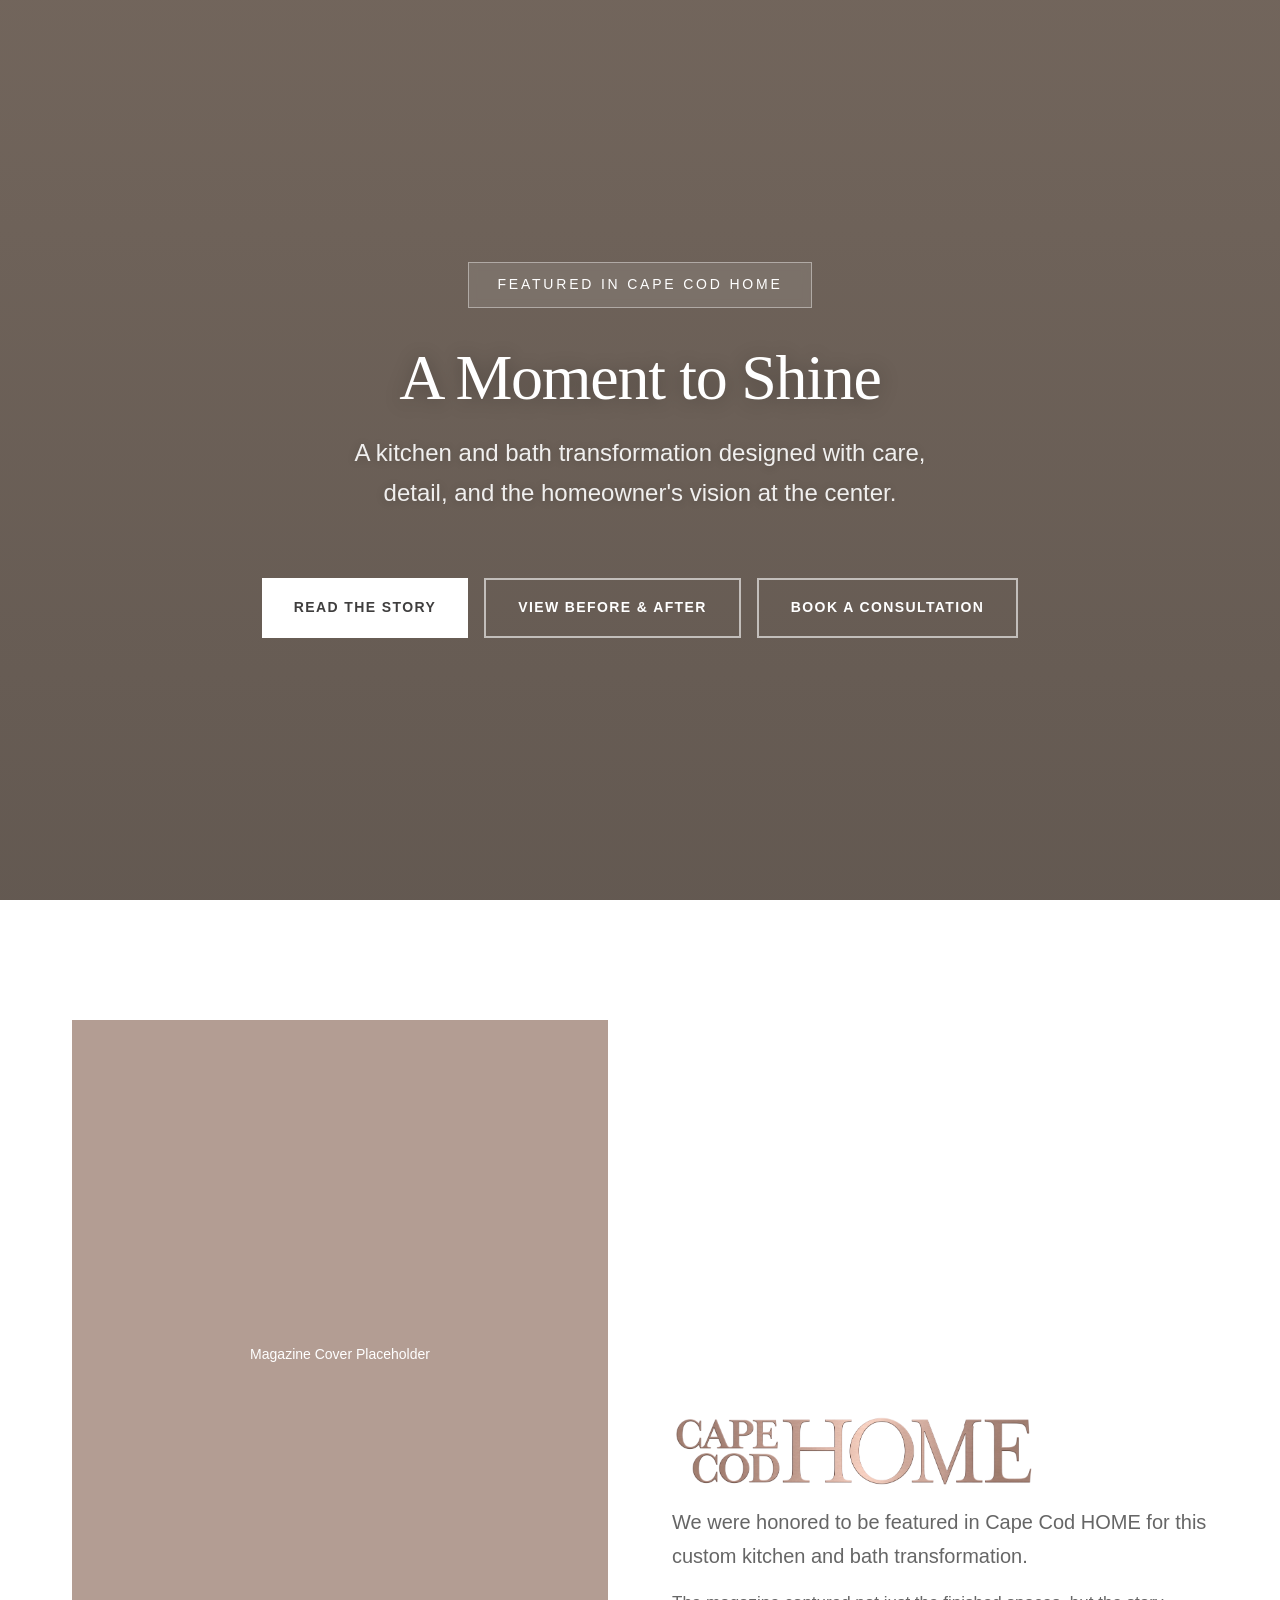
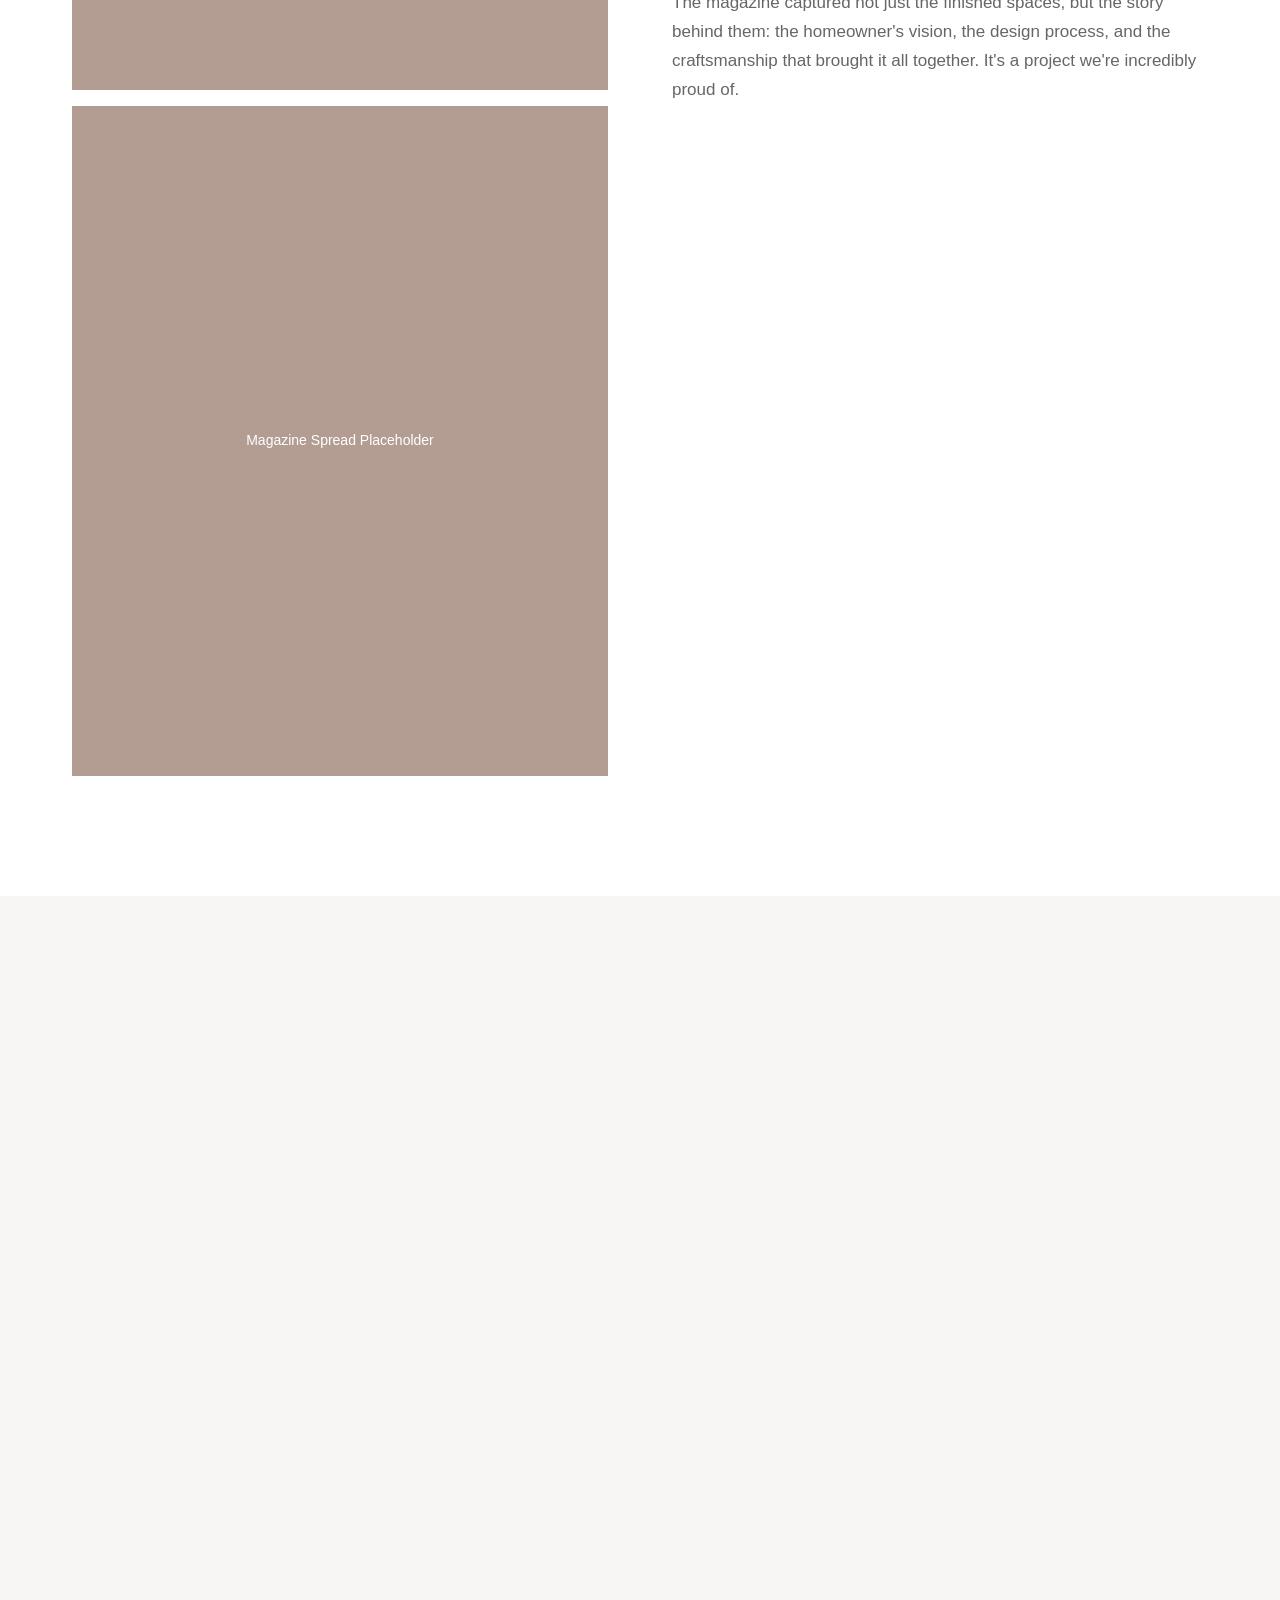
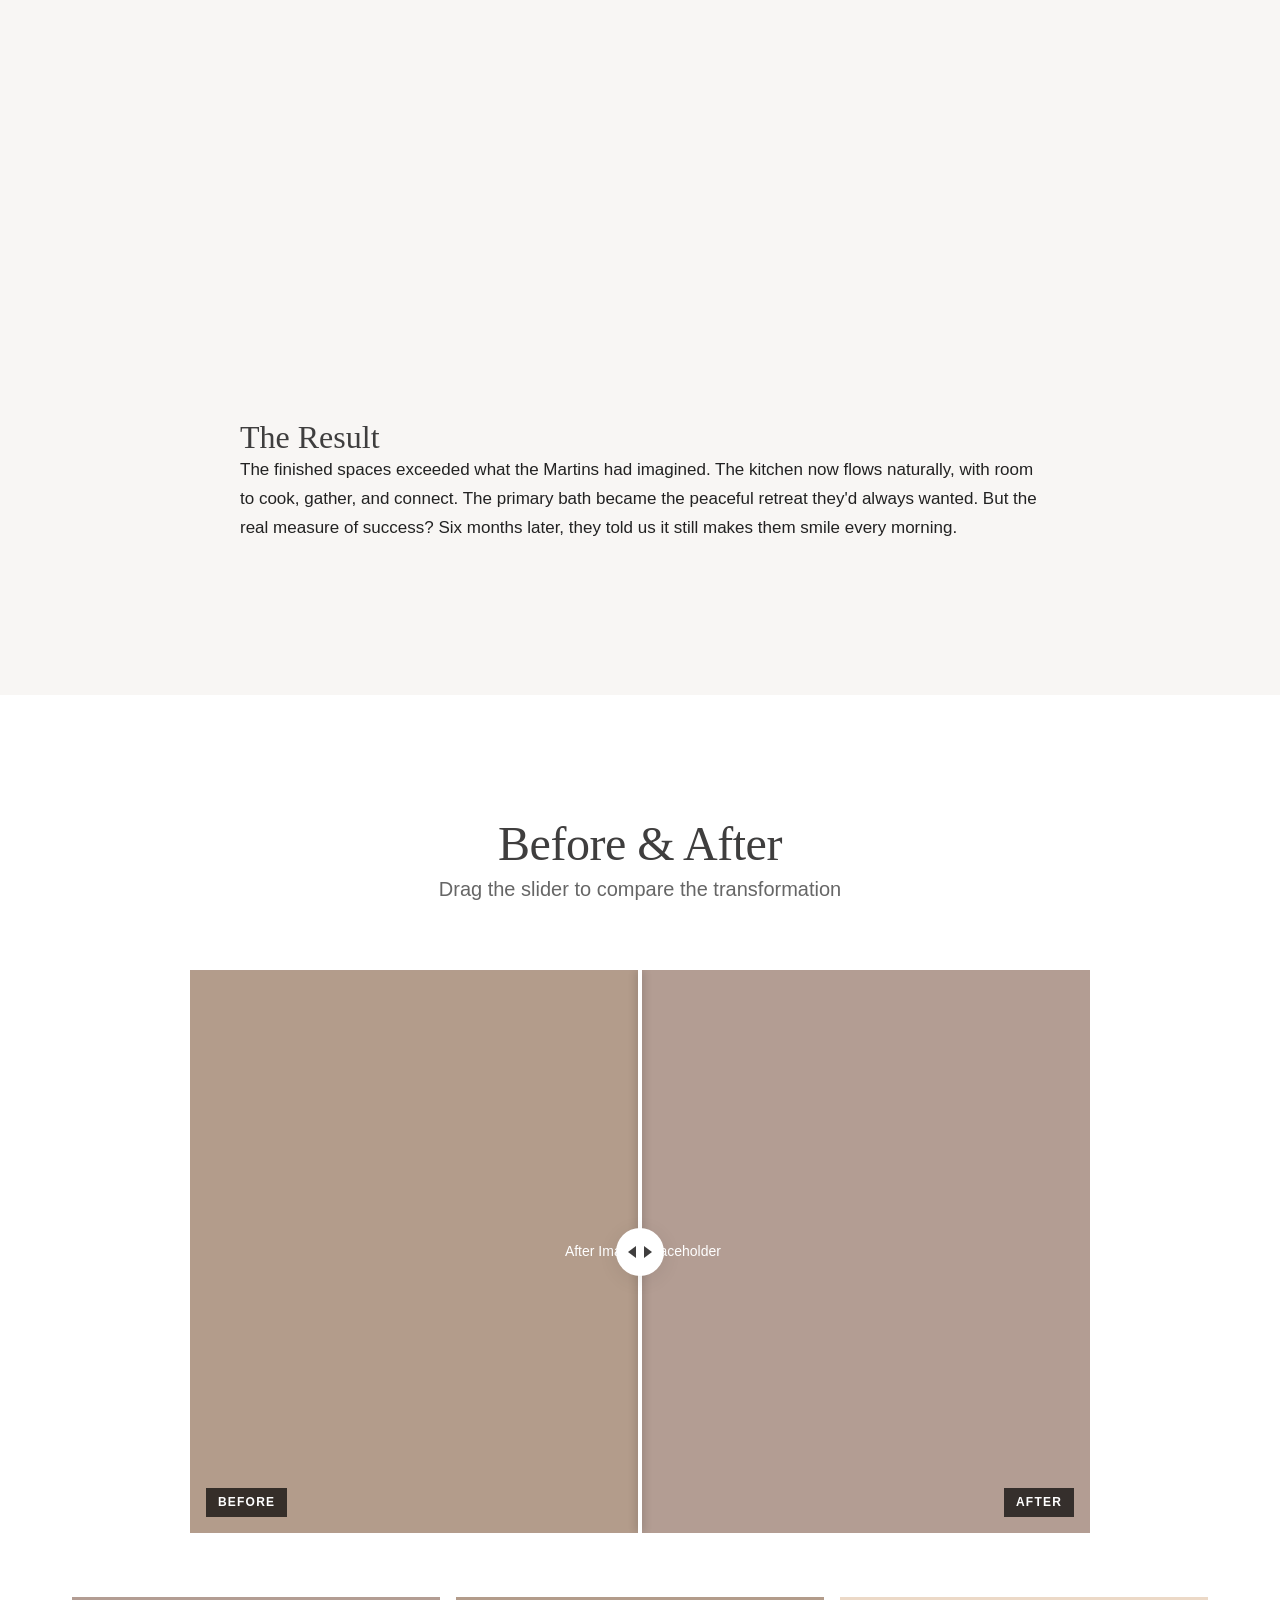
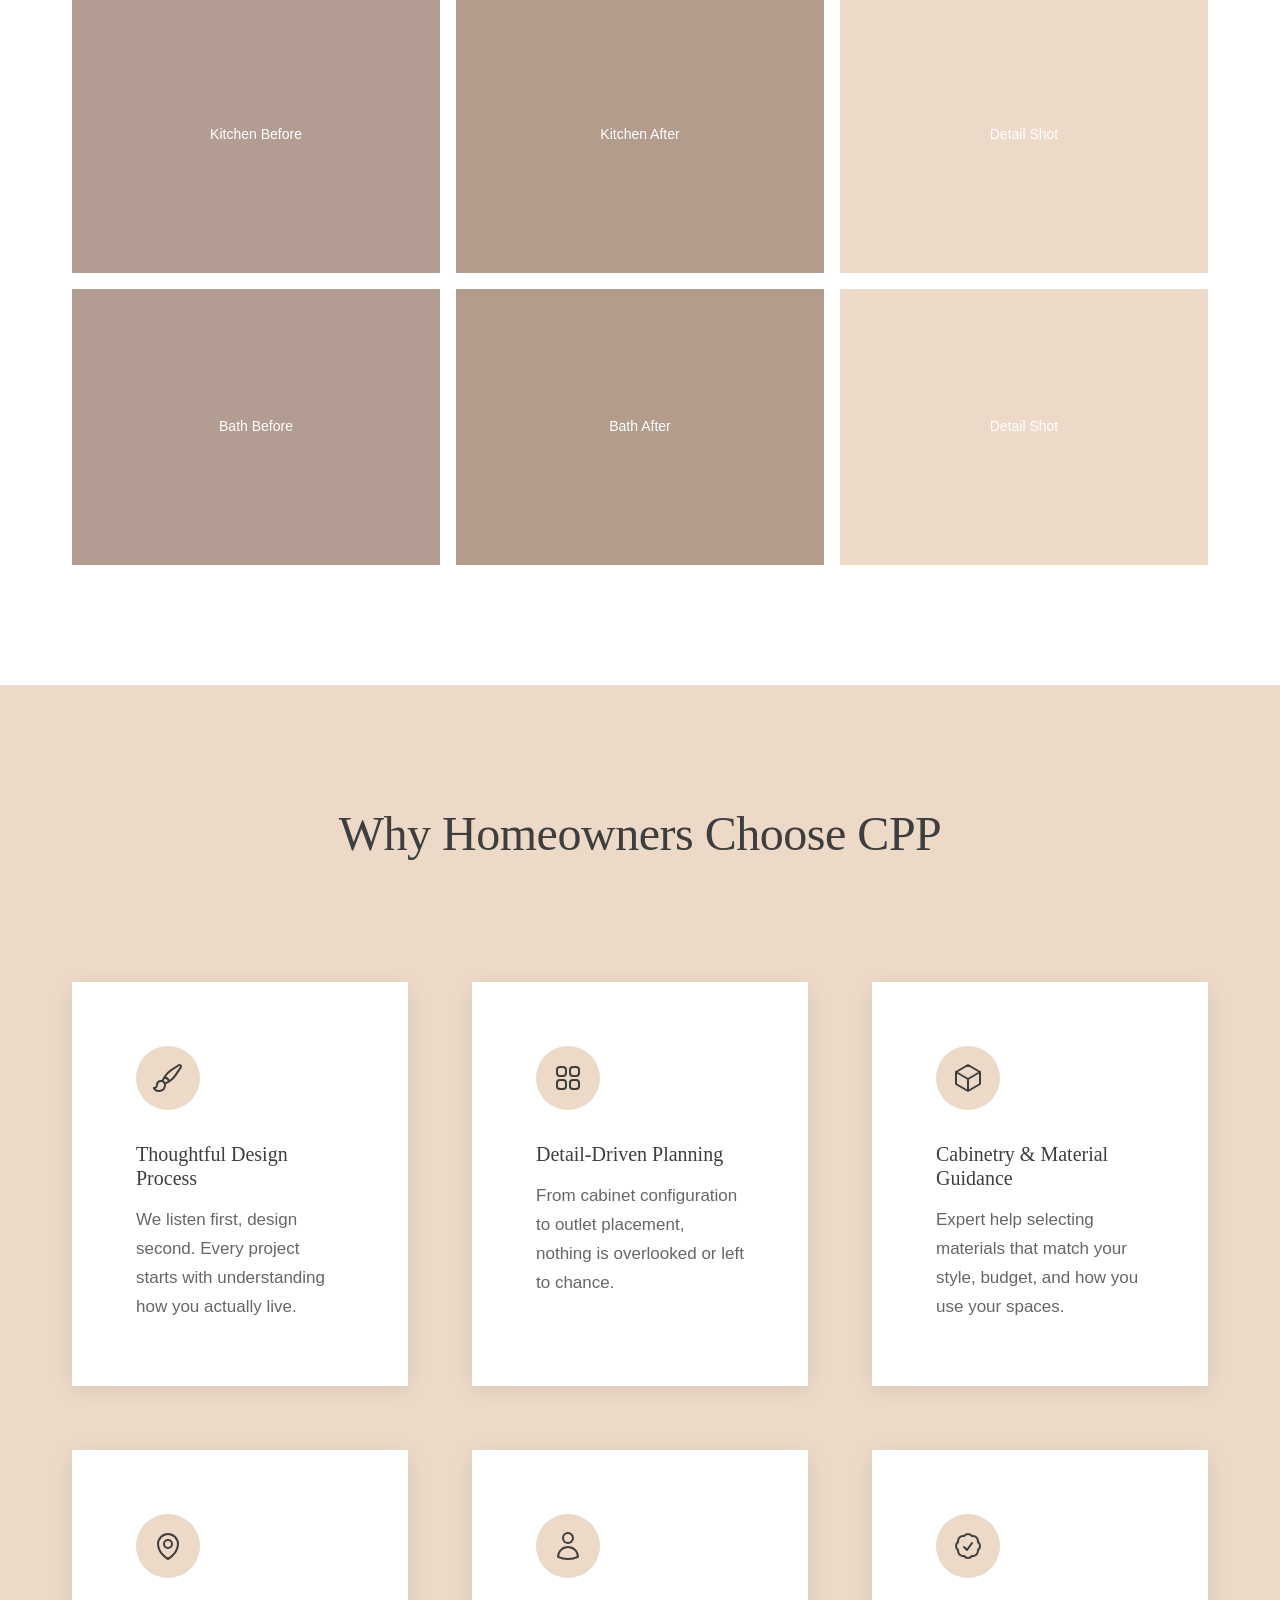
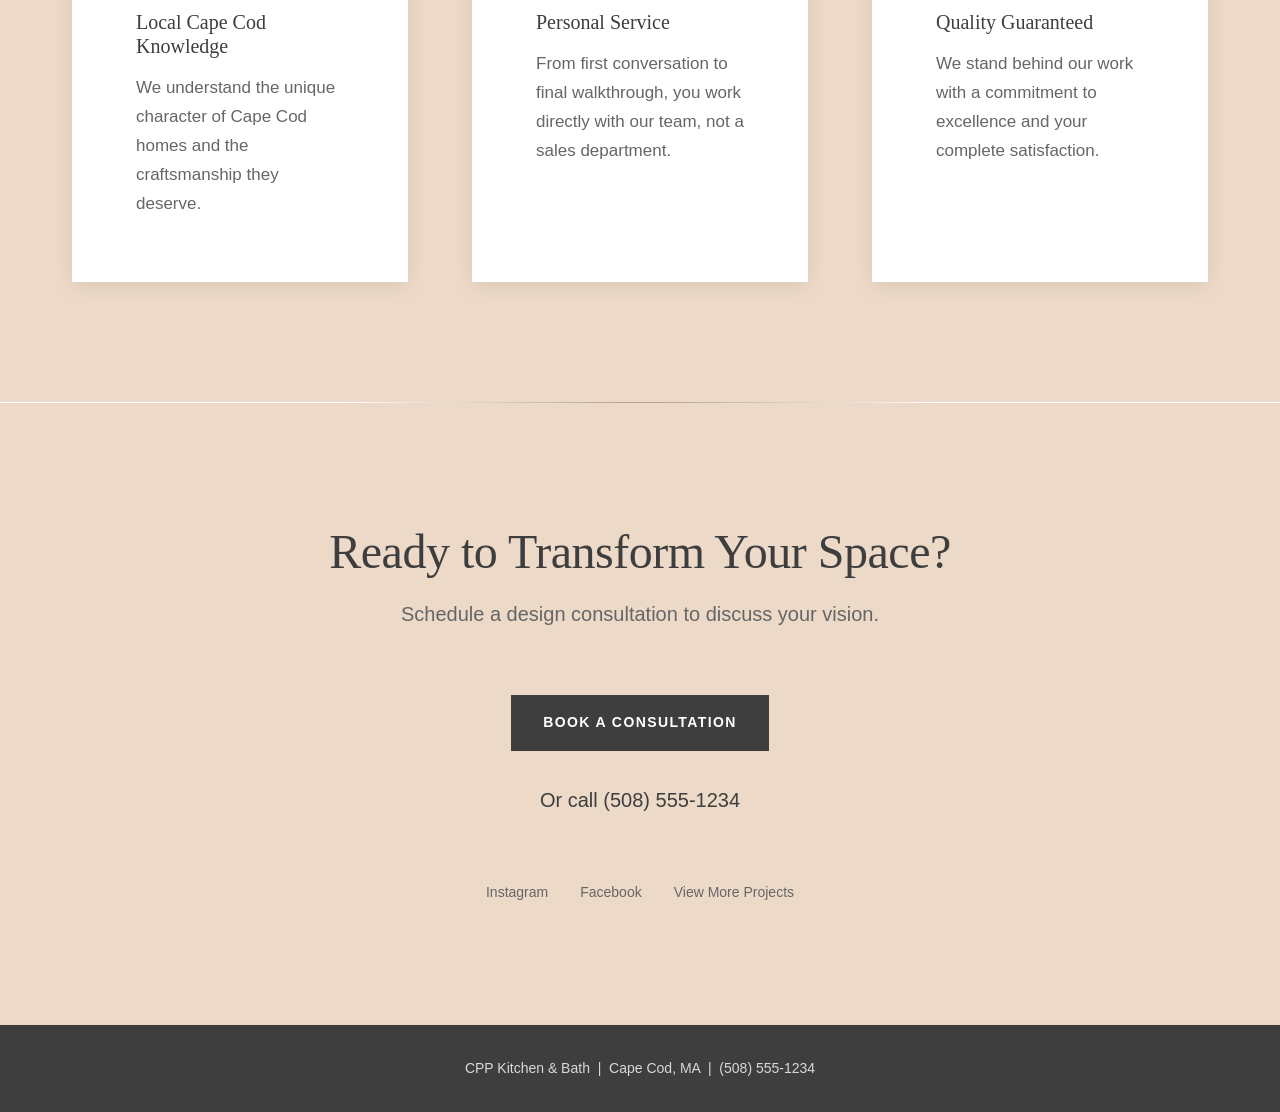
==== index.html @ fcc4e811 "Initial commit: CPP landing page" ====
<!DOCTYPE html>
<html lang="en">
<head>
  <meta charset="UTF-8">
  <meta name="viewport" content="width=device-width, initial-scale=1.0">
  <meta name="description" content="Featured in Cape Cod HOME magazine. Discover the story behind this custom kitchen and bath transformation by CPP Kitchen & Bath.">

  <!-- Open Graph / Social -->
  <meta property="og:title" content="A Moment to Shine | CPP Kitchen & Bath">
  <meta property="og:description" content="Featured in Cape Cod HOME magazine. A kitchen and bath transformation designed with care, detail, and the homeowner's vision at the center.">
  <meta property="og:type" content="website">
  <meta property="og:url" content="https://cppkitchenbath.com/cape-cod-home">
  <!-- <meta property="og:image" content=""> -->

  <title>A Moment to Shine | Featured in Cape Cod HOME | CPP Kitchen & Bath</title>

  <!-- Styles -->
  <link rel="stylesheet" href="css/style.css">

  <!-- Preconnect to Google Analytics -->
  <link rel="preconnect" href="https://www.googletagmanager.com">

  <!-- GA4 - Replace GA_MEASUREMENT_ID with actual ID -->
  <!--
  <script async src="https://www.googletagmanager.com/gtag/js?id=GA_MEASUREMENT_ID"></script>
  <script>
    window.dataLayer = window.dataLayer || [];
    function gtag(){dataLayer.push(arguments);}
    gtag('js', new Date());
    gtag('config', 'GA_MEASUREMENT_ID');
  </script>
  -->

  <!-- Meta Pixel - Replace PIXEL_ID with actual ID -->
  <!--
  <script>
    !function(f,b,e,v,n,t,s)
    {if(f.fbq)return;n=f.fbq=function(){n.callMethod?
    n.callMethod.apply(n,arguments):n.queue.push(arguments)};
    if(!f._fbq)f._fbq=n;n.push=n;n.loaded=!0;n.version='2.0';
    n.queue=[];t=b.createElement(e);t.async=!0;
    t.src=v;s=b.getElementsByTagName(e)[0];
    s.parentNode.insertBefore(t,s)}(window, document,'script',
    'https://connect.facebook.net/en_US/fbevents.js');
    fbq('init', 'PIXEL_ID');
    fbq('track', 'PageView');
  </script>
  -->

  <!-- CallRail Dynamic Number Insertion - Replace ACCOUNT_ID and TRACKING_NUMBER -->
  <!--
  <script type="text/javascript">
    (function(a,b,c,d,e,f,g){
      a['CallRailObject']=e;a[e]=a[e]||function(){
      (a[e].q=a[e].q||[]).push(arguments)};a[e].t=1*new Date();
      f=b.createElement(c);f.async=1;f.src=d;
      g=b.getElementsByTagName(c)[0];g.parentNode.insertBefore(f,g);
    })(window,document,'script','//cdn.callrail.com/companies/ACCOUNT_ID/TRACKING_NUMBER.js','CallRail');
  </script>
  -->
  <!-- CallRail will automatically swap phone numbers with class "callrail-phone" -->
</head>
<body>

  <!-- ================================================================
       HERO SECTION
       Reference: plan.md > Page Sections > 1. Hero Section
       Full-bleed image with dark overlay, staggered animations
       ================================================================ -->
  <header class="hero" id="hero">
    <div class="hero__background" aria-hidden="true"></div>
    <div class="hero__overlay" aria-hidden="true"></div>

    <div class="hero__content">
      <span class="hero__badge">Featured in Cape Cod HOME</span>

      <h1 class="hero__title">A Moment to Shine</h1>

      <p class="hero__subtitle">
        A kitchen and bath transformation designed with care, detail,
        and the homeowner's vision at the center.
      </p>

      <div class="btn-group" role="group" aria-label="Primary actions">
        <a href="#story" class="btn btn--primary" data-track="cta_click" data-track-label="Read the Story">
          Read the Story
        </a>
        <a href="#gallery" class="btn btn--secondary" data-track="cta_click" data-track-label="View Before & After">
          View Before &amp; After
        </a>
        <a href="#contact" class="btn btn--secondary" data-track="cta_click" data-track-label="Book a Consultation">
          Book a Consultation
        </a>
      </div>
    </div>
  </header>

  <main>
    <!-- ================================================================
         MAGAZINE FEATURE SECTION
         Reference: plan.md > Page Sections > 2. Magazine Feature Section
         ================================================================ -->
    <section class="section" id="magazine" aria-labelledby="magazine-title">
      <div class="container">
        <div class="magazine">
          <div class="magazine__images fade-in-left">
            <div class="magazine__image placeholder">
              Magazine Cover Placeholder
            </div>
            <div class="magazine__image placeholder">
              Magazine Spread Placeholder
            </div>
          </div>

          <div class="magazine__content fade-in-right">
            <img src="images/cape-cod-home-logo.png" alt="Cape Cod HOME Magazine" class="magazine__logo">
            <h2 id="magazine-title" class="visually-hidden">Featured in Cape Cod HOME</h2>
            <p class="lead">
              We were honored to be featured in Cape Cod HOME for this custom
              kitchen and bath transformation.
            </p>
            <p>
              The magazine captured not just the finished spaces, but the story
              behind them: the homeowner's vision, the design process, and the
              craftsmanship that brought it all together. It's a project we're
              incredibly proud of.
            </p>

            <div class="scratch-card" id="scratchCard">
              <img src="images/qr-code.png" alt="Scan to view story online" class="scratch-card__reveal">
              <canvas class="scratch-card__canvas" id="scratchCanvas"></canvas>
            </div>

          </div>
        </div>
      </div>
    </section>

    <!-- ================================================================
         HOMEOWNER STORY SECTION
         Reference: plan.md > Page Sections > 3. The Homeowner Story
         ================================================================ -->
    <section class="section section--alt" id="story" aria-labelledby="story-title">
      <div class="container">
        <div class="story">
          <header class="story__header fade-in">
            <h2 id="story-title">The Story Behind the Transformation</h2>
          </header>

          <div class="story__content">
            <div class="fade-in">
              <h3>The Challenge</h3>
              <p>
                When the Martins first reached out to us, they were living with a kitchen
                that hadn't been updated in over thirty years. The layout made meal prep
                feel like an obstacle course. The bathrooms were cramped, dated, and
                showing their age. They loved their home's location and bones, but the
                daily frustrations had built up over the years.
              </p>
            </div>

            <div class="fade-in">
              <h3>What Mattered Most</h3>
              <p>
                From our first conversation, it was clear this wasn't about following
                trends or making a showpiece. The Martins wanted spaces that actually
                worked for how they lived: a kitchen where they could cook together
                without bumping into each other, a primary bath that felt like a
                retreat after long days, storage that made sense for their lives.
              </p>
            </div>

            <div class="fade-in">
              <h3>The Process</h3>
              <p>
                We spent time really understanding their routines and priorities before
                drawing a single plan. The design evolved through real conversations,
                not just about materials and finishes, but about how they wanted to
                feel in these spaces. Every decision, from cabinet configuration to
                lighting placement, connected back to their daily life.
              </p>
            </div>

            <blockquote class="story__quote fade-in">
              "They didn't just renovate our kitchen and bathrooms. They changed how
              we experience our home every single day. The morning routine that used
              to be stressful is now something we actually enjoy."
              <span class="story__quote-author">Sarah &amp; Michael Martin, Homeowners</span>
            </blockquote>

            <div class="fade-in">
              <h3>The Result</h3>
              <p>
                The finished spaces exceeded what the Martins had imagined. The kitchen
                now flows naturally, with room to cook, gather, and connect. The primary
                bath became the peaceful retreat they'd always wanted. But the real
                measure of success? Six months later, they told us it still makes them
                smile every morning.
              </p>
            </div>
          </div>
        </div>
      </div>
    </section>

    <!-- ================================================================
         BEFORE & AFTER GALLERY
         Reference: plan.md > Page Sections > 4. Before & After Gallery
         ================================================================ -->
    <section class="section" id="gallery" aria-labelledby="gallery-title">
      <div class="container">
        <header class="gallery__header fade-in">
          <h2 id="gallery-title">Before &amp; After</h2>
          <p class="lead">Drag the slider to compare the transformation</p>
        </header>

        <!-- Comparison Slider -->
        <div class="comparison fade-in" aria-label="Before and after comparison slider">
          <div class="comparison__wrapper">
            <div class="comparison__image comparison__image--before placeholder">
              Before Image Placeholder
            </div>
            <div class="comparison__image comparison__image--after placeholder" style="background-color: #B39C8B;">
              After Image Placeholder
            </div>
            <div class="comparison__slider">
              <div class="comparison__handle" role="slider" aria-label="Comparison slider handle" aria-valuenow="50" aria-valuemin="0" aria-valuemax="100" tabindex="0"></div>
            </div>
            <span class="comparison__label comparison__label--before">Before</span>
            <span class="comparison__label comparison__label--after">After</span>
          </div>
        </div>

        <!-- Image Grid -->
        <div class="gallery__grid stagger-children">
          <div class="gallery__item placeholder" role="img" aria-label="Kitchen detail before">
            Kitchen Before
          </div>
          <div class="gallery__item placeholder" role="img" aria-label="Kitchen detail after" style="background-color: #B39C8B;">
            Kitchen After
          </div>
          <div class="gallery__item placeholder" role="img" aria-label="Cabinetry detail" style="background-color: #ECD9C7;">
            Detail Shot
          </div>
          <div class="gallery__item placeholder" role="img" aria-label="Bathroom before">
            Bath Before
          </div>
          <div class="gallery__item placeholder" role="img" aria-label="Bathroom after" style="background-color: #B39C8B;">
            Bath After
          </div>
          <div class="gallery__item placeholder" role="img" aria-label="Finished space detail" style="background-color: #ECD9C7;">
            Detail Shot
          </div>
        </div>
      </div>
    </section>

    <!-- ================================================================
         WHY CHOOSE CPP SECTION
         Reference: plan.md > Page Sections > 5. Why Homeowners Choose CPP
         ================================================================ -->
    <section class="section section--warm" id="why" aria-labelledby="why-title">
      <div class="container">
        <header class="features__header fade-in">
          <h2 id="why-title">Why Homeowners Choose CPP</h2>
        </header>

        <div class="features__grid stagger-children">
          <article class="feature-card">
            <div class="feature-card__icon">
              <svg xmlns="http://www.w3.org/2000/svg" fill="none" viewBox="0 0 24 24" stroke-width="1.5" stroke="currentColor" aria-hidden="true">
                <path stroke-linecap="round" stroke-linejoin="round" d="M9.53 16.122a3 3 0 0 0-5.78 1.128 2.25 2.25 0 0 1-2.4 2.245 4.5 4.5 0 0 0 8.4-2.245c0-.399-.078-.78-.22-1.128Zm0 0a15.998 15.998 0 0 0 3.388-1.62m-5.043-.025a15.994 15.994 0 0 1 1.622-3.395m3.42 3.42a15.995 15.995 0 0 0 4.764-4.648l3.876-5.814a1.151 1.151 0 0 0-1.597-1.597L14.146 6.32a15.996 15.996 0 0 0-4.649 4.763m3.42 3.42a6.776 6.776 0 0 0-3.42-3.42" />
              </svg>
            </div>
            <h3 class="feature-card__title">Thoughtful Design Process</h3>
            <p class="feature-card__text">
              We listen first, design second. Every project starts with understanding
              how you actually live.
            </p>
          </article>

          <article class="feature-card">
            <div class="feature-card__icon">
              <svg xmlns="http://www.w3.org/2000/svg" fill="none" viewBox="0 0 24 24" stroke-width="1.5" stroke="currentColor" aria-hidden="true">
                <path stroke-linecap="round" stroke-linejoin="round" d="M3.75 6A2.25 2.25 0 0 1 6 3.75h2.25A2.25 2.25 0 0 1 10.5 6v2.25a2.25 2.25 0 0 1-2.25 2.25H6a2.25 2.25 0 0 1-2.25-2.25V6ZM3.75 15.75A2.25 2.25 0 0 1 6 13.5h2.25a2.25 2.25 0 0 1 2.25 2.25V18a2.25 2.25 0 0 1-2.25 2.25H6A2.25 2.25 0 0 1 3.75 18v-2.25ZM13.5 6a2.25 2.25 0 0 1 2.25-2.25H18A2.25 2.25 0 0 1 20.25 6v2.25A2.25 2.25 0 0 1 18 10.5h-2.25a2.25 2.25 0 0 1-2.25-2.25V6ZM13.5 15.75a2.25 2.25 0 0 1 2.25-2.25H18a2.25 2.25 0 0 1 2.25 2.25V18A2.25 2.25 0 0 1 18 20.25h-2.25A2.25 2.25 0 0 1 13.5 18v-2.25Z" />
              </svg>
            </div>
            <h3 class="feature-card__title">Detail-Driven Planning</h3>
            <p class="feature-card__text">
              From cabinet configuration to outlet placement, nothing is overlooked
              or left to chance.
            </p>
          </article>

          <article class="feature-card">
            <div class="feature-card__icon">
              <svg xmlns="http://www.w3.org/2000/svg" fill="none" viewBox="0 0 24 24" stroke-width="1.5" stroke="currentColor" aria-hidden="true">
                <path stroke-linecap="round" stroke-linejoin="round" d="m21 7.5-9-5.25L3 7.5m18 0-9 5.25m9-5.25v9l-9 5.25M3 7.5l9 5.25M3 7.5v9l9 5.25m0-9v9" />
              </svg>
            </div>
            <h3 class="feature-card__title">Cabinetry &amp; Material Guidance</h3>
            <p class="feature-card__text">
              Expert help selecting materials that match your style, budget,
              and how you use your spaces.
            </p>
          </article>

          <article class="feature-card">
            <div class="feature-card__icon">
              <svg xmlns="http://www.w3.org/2000/svg" fill="none" viewBox="0 0 24 24" stroke-width="1.5" stroke="currentColor" aria-hidden="true">
                <path stroke-linecap="round" stroke-linejoin="round" d="M15 10.5a3 3 0 1 1-6 0 3 3 0 0 1 6 0Z" />
                <path stroke-linecap="round" stroke-linejoin="round" d="M19.5 10.5c0 7.142-7.5 11.25-7.5 11.25S4.5 17.642 4.5 10.5a7.5 7.5 0 1 1 15 0Z" />
              </svg>
            </div>
            <h3 class="feature-card__title">Local Cape Cod Knowledge</h3>
            <p class="feature-card__text">
              We understand the unique character of Cape Cod homes and the
              craftsmanship they deserve.
            </p>
          </article>

          <article class="feature-card">
            <div class="feature-card__icon">
              <svg xmlns="http://www.w3.org/2000/svg" fill="none" viewBox="0 0 24 24" stroke-width="1.5" stroke="currentColor" aria-hidden="true">
                <path stroke-linecap="round" stroke-linejoin="round" d="M15.75 6a3.75 3.75 0 1 1-7.5 0 3.75 3.75 0 0 1 7.5 0ZM4.501 20.118a7.5 7.5 0 0 1 14.998 0A17.933 17.933 0 0 1 12 21.75c-2.676 0-5.216-.584-7.499-1.632Z" />
              </svg>
            </div>
            <h3 class="feature-card__title">Personal Service</h3>
            <p class="feature-card__text">
              From first conversation to final walkthrough, you work directly
              with our team, not a sales department.
            </p>
          </article>

          <article class="feature-card">
            <div class="feature-card__icon">
              <svg xmlns="http://www.w3.org/2000/svg" fill="none" viewBox="0 0 24 24" stroke-width="1.5" stroke="currentColor" aria-hidden="true">
                <path stroke-linecap="round" stroke-linejoin="round" d="M9 12.75 11.25 15 15 9.75M21 12c0 1.268-.63 2.39-1.593 3.068a3.745 3.745 0 0 1-1.043 3.296 3.745 3.745 0 0 1-3.296 1.043A3.745 3.745 0 0 1 12 21c-1.268 0-2.39-.63-3.068-1.593a3.746 3.746 0 0 1-3.296-1.043 3.745 3.745 0 0 1-1.043-3.296A3.745 3.745 0 0 1 3 12c0-1.268.63-2.39 1.593-3.068a3.745 3.745 0 0 1 1.043-3.296 3.746 3.746 0 0 1 3.296-1.043A3.746 3.746 0 0 1 12 3c1.268 0 2.39.63 3.068 1.593a3.746 3.746 0 0 1 3.296 1.043 3.746 3.746 0 0 1 1.043 3.296A3.745 3.745 0 0 1 21 12Z" />
              </svg>
            </div>
            <h3 class="feature-card__title">Quality Guaranteed</h3>
            <p class="feature-card__text">
              We stand behind our work with a commitment to excellence and
              your complete satisfaction.
            </p>
          </article>
        </div>
      </div>
    </section>

    <!-- Visual Divider -->
    <div class="divider" aria-hidden="true"></div>

    <!-- ================================================================
         CALL TO ACTION SECTION
         Reference: plan.md > Page Sections > 6. Call to Action
         ================================================================ -->
    <section class="section section--warm cta" id="contact" aria-labelledby="cta-title">
      <div class="container">
        <div class="fade-in">
          <h2 class="cta__title" id="cta-title">Ready to Transform Your Space?</h2>
          <p class="cta__subtitle">
            Schedule a design consultation to discuss your vision.
          </p>

          <a href="#" class="btn btn--primary" data-track="cta_click" data-track-label="Book a Consultation - Footer">
            Book a Consultation
          </a>

          <a href="tel:+15085551234" class="cta__phone callrail-phone" data-track="click_to_call" data-track-label="(508) 555-1234">
            Or call <span class="callrail-phone">(508) 555-1234</span>
          </a>

          <nav class="cta__links" aria-label="Social and external links">
            <a href="https://instagram.com/cppkitchenbath" class="cta__link" target="_blank" rel="noopener noreferrer" data-track="outbound_link" data-track-label="Instagram">
              Instagram
            </a>
            <a href="https://facebook.com/cppkitchenbath" class="cta__link" target="_blank" rel="noopener noreferrer" data-track="outbound_link" data-track-label="Facebook">
              Facebook
            </a>
            <a href="https://cppkitchenbath.com" class="cta__link" target="_blank" rel="noopener noreferrer" data-track="outbound_link" data-track-label="View More Projects">
              View More Projects
            </a>
          </nav>
        </div>
      </div>
    </section>
  </main>

  <!-- ================================================================
       FOOTER
       Reference: plan.md > Page Sections > 7. Footer
       ================================================================ -->
  <footer class="footer">
    <div class="container">
      <p class="footer__text">
        CPP Kitchen &amp; Bath &nbsp;|&nbsp; Cape Cod, MA &nbsp;|&nbsp; <span class="callrail-phone">(508) 555-1234</span>
      </p>
    </div>
  </footer>

  <!-- JavaScript -->
  <script src="js/main.js"></script>
</body>
</html>
---- css/style.css ----
/* ==========================================================================
   CPP Kitchen & Bath - Cape Cod HOME Feature Landing Page
   Design tokens and styles based on plan.md specifications
   ========================================================================== */

/* --------------------------------------------------------------------------
   CSS Custom Properties (Design Tokens)
   Reference: plan.md > Design Specifications
   -------------------------------------------------------------------------- */

:root {
  /* Colors - from theartisticelements.com palette */
  --color-primary: #B39C8B;
  --color-secondary: #B39D93;
  --color-accent: #3F3E3E;
  --color-bg: #FFFFFF;
  --color-bg-alt: #F8F6F4;
  --color-text: #222222;
  --color-text-light: #666666;
  --color-cream: #ECD9C7;
  --color-white: #FFFFFF;

  /* Typography */
  --font-heading: Georgia, "Times New Roman", serif;
  --font-body: "Helvetica Neue", Helvetica, Arial, sans-serif;

  /* Font sizes */
  --text-xs: 0.75rem;
  --text-sm: 0.875rem;
  --text-base: 1.0625rem;
  --text-lg: 1.25rem;
  --text-xl: 1.5rem;
  --text-2xl: 2rem;
  --text-3xl: 2.5rem;
  --text-4xl: 3rem;
  --text-5xl: 3.75rem;

  /* Spacing */
  --space-xs: 0.5rem;
  --space-sm: 1rem;
  --space-md: 2rem;
  --space-lg: 4rem;
  --space-xl: 7.5rem;

  /* Layout */
  --max-width: 1200px;
  --max-width-narrow: 800px;

  /* Shadows */
  --shadow-sm: 0 2px 8px rgba(0, 0, 0, 0.06);
  --shadow-md: 0 4px 20px rgba(0, 0, 0, 0.08);
  --shadow-lg: 0 8px 40px rgba(0, 0, 0, 0.12);

  /* Transitions */
  --transition-fast: 0.2s ease;
  --transition-base: 0.3s ease;
  --transition-slow: 0.6s ease;
}

/* --------------------------------------------------------------------------
   Reset & Base Styles
   -------------------------------------------------------------------------- */

*,
*::before,
*::after {
  box-sizing: border-box;
  margin: 0;
  padding: 0;
}

html {
  font-size: 16px;
  scroll-behavior: smooth;
}

body {
  font-family: var(--font-body);
  font-size: var(--text-base);
  line-height: 1.7;
  color: var(--color-text);
  background-color: var(--color-bg);
  -webkit-font-smoothing: antialiased;
  -moz-osx-font-smoothing: grayscale;
}

img {
  max-width: 100%;
  height: auto;
  display: block;
}

a {
  color: var(--color-accent);
  text-decoration: none;
  transition: color var(--transition-fast);
}

a:hover {
  color: var(--color-primary);
}

/* --------------------------------------------------------------------------
   Typography
   Reference: plan.md > Typography specifications
   -------------------------------------------------------------------------- */

h1, h2, h3, h4, h5, h6 {
  font-family: var(--font-heading);
  font-weight: 400;
  line-height: 1.2;
  color: var(--color-accent);
}

h1 {
  font-size: var(--text-5xl);
  letter-spacing: -0.02em;
}

h2 {
  font-size: var(--text-4xl);
  letter-spacing: -0.01em;
}

h3 {
  font-size: var(--text-2xl);
}

h4 {
  font-size: var(--text-xl);
}

p {
  margin-bottom: var(--space-sm);
}

.lead {
  font-size: var(--text-lg);
  color: var(--color-text-light);
}

.small {
  font-size: var(--text-sm);
}

/* --------------------------------------------------------------------------
   Layout Components
   -------------------------------------------------------------------------- */

.container {
  width: 100%;
  max-width: var(--max-width);
  margin: 0 auto;
  padding: 0 var(--space-md);
}

.container--narrow {
  max-width: var(--max-width-narrow);
}

.section {
  padding: var(--space-xl) 0;
}

.section--alt {
  background-color: var(--color-bg-alt);
}

.section--warm {
  background-color: var(--color-cream);
}

/* --------------------------------------------------------------------------
   Buttons
   Reference: plan.md > Components > Buttons
   -------------------------------------------------------------------------- */

.btn {
  display: inline-flex;
  align-items: center;
  justify-content: center;
  padding: 1rem 2rem;
  font-family: var(--font-body);
  font-size: var(--text-sm);
  font-weight: 600;
  text-transform: uppercase;
  letter-spacing: 0.1em;
  border: none;
  cursor: pointer;
  transition: all var(--transition-base);
  position: relative;
  overflow: hidden;
}

.btn:focus {
  outline: 2px solid var(--color-primary);
  outline-offset: 2px;
}

/* Micro-interaction: subtle shine effect on hover */
.btn::before {
  content: "";
  position: absolute;
  top: 0;
  left: -100%;
  width: 100%;
  height: 100%;
  background: linear-gradient(
    90deg,
    transparent,
    rgba(255, 255, 255, 0.2),
    transparent
  );
  transition: left 0.5s ease;
}

.btn:hover::before {
  left: 100%;
}

.btn--primary {
  background-color: var(--color-accent);
  color: var(--color-white);
}

.btn--primary:hover {
  background-color: #2a2a2a;
  color: var(--color-white);
  transform: translateY(-3px);
  box-shadow: 0 6px 20px rgba(0, 0, 0, 0.25);
}

.btn--primary:active {
  transform: translateY(-1px);
  box-shadow: 0 3px 10px rgba(0, 0, 0, 0.2);
}

.btn--secondary {
  background-color: var(--color-white);
  color: var(--color-accent);
  border: 2px solid var(--color-primary);
}

.btn--secondary:hover {
  background-color: var(--color-bg-alt);
  transform: translateY(-3px);
  box-shadow: 0 6px 20px rgba(0, 0, 0, 0.1);
}

.btn--secondary:active {
  transform: translateY(-1px);
}

/* Hero button variants - work on dark background */
.hero .btn--primary {
  background-color: var(--color-white);
  color: var(--color-accent);
}

.hero .btn--primary:hover {
  background-color: var(--color-cream);
  color: var(--color-accent);
}

.hero .btn--secondary {
  background-color: transparent;
  color: var(--color-white);
  border: 2px solid rgba(255, 255, 255, 0.6);
}

.hero .btn--secondary:hover {
  background-color: rgba(255, 255, 255, 0.1);
  border-color: var(--color-white);
  color: var(--color-white);
}

.btn-group {
  display: flex;
  flex-wrap: wrap;
  gap: var(--space-sm);
}

/* --------------------------------------------------------------------------
   Hero Section
   Reference: plan.md > Page Sections > 1. Hero Section
   Full-bleed image with dark overlay, centered content
   -------------------------------------------------------------------------- */

.hero {
  min-height: 100vh;
  display: flex;
  flex-direction: column;
  justify-content: center;
  align-items: center;
  text-align: center;
  padding: var(--space-xl) var(--space-md);
  position: relative;
  background-color: #B39C8B;
  overflow: hidden;
}

.hero__background {
  position: absolute;
  top: 0;
  left: 0;
  width: 100%;
  height: 100%;
  object-fit: cover;
  z-index: 0;
}

.hero__background img {
  width: 100%;
  height: 100%;
  object-fit: cover;
}

/* Dark overlay for text readability - 50% opacity */
.hero__overlay {
  position: absolute;
  top: 0;
  left: 0;
  width: 100%;
  height: 100%;
  background: linear-gradient(
    to bottom,
    rgba(34, 34, 34, 0.45) 0%,
    rgba(34, 34, 34, 0.55) 100%
  );
  z-index: 1;
}

.hero__content {
  position: relative;
  z-index: 2;
  max-width: 800px;
}

/* Badge with border and subtle background */
.hero__badge {
  display: inline-block;
  padding: 0.625rem 1.75rem;
  background-color: rgba(255, 255, 255, 0.1);
  border: 1px solid rgba(255, 255, 255, 0.4);
  color: var(--color-white);
  font-size: var(--text-sm);
  font-weight: 500;
  text-transform: uppercase;
  letter-spacing: 0.2em;
  margin-bottom: var(--space-md);
  backdrop-filter: blur(4px);
  -webkit-backdrop-filter: blur(4px);
}

/* Larger headline - 64px on desktop */
.hero__title {
  font-size: 4rem;
  color: var(--color-white);
  margin-bottom: var(--space-sm);
  text-shadow: 0 2px 20px rgba(0, 0, 0, 0.3);
}

.hero__subtitle {
  font-size: var(--text-xl);
  color: rgba(255, 255, 255, 0.9);
  max-width: 600px;
  margin: 0 auto var(--space-lg);
  font-weight: 300;
  text-shadow: 0 1px 10px rgba(0, 0, 0, 0.2);
}

/* Staggered hero animations */
.hero .hero__badge {
  animation: heroFadeIn 0.8s ease forwards;
  animation-delay: 0.2s;
  opacity: 0;
}

.hero .hero__title {
  animation: heroFadeIn 0.8s ease forwards;
  animation-delay: 0.4s;
  opacity: 0;
}

.hero .hero__subtitle {
  animation: heroFadeIn 0.8s ease forwards;
  animation-delay: 0.6s;
  opacity: 0;
}

.hero .btn-group {
  animation: heroFadeIn 0.8s ease forwards;
  animation-delay: 0.8s;
  opacity: 0;
}

.hero .hero__scroll {
  animation: heroFadeIn 0.8s ease forwards;
  animation-delay: 1.2s;
  opacity: 0;
}

@keyframes heroFadeIn {
  from {
    opacity: 0;
    transform: translateY(20px);
  }
  to {
    opacity: 1;
    transform: translateY(0);
  }
}

/* Scroll indicator */
.hero__scroll {
  position: absolute;
  bottom: var(--space-lg);
  left: 50%;
  transform: translateX(-50%);
  display: flex;
  flex-direction: column;
  align-items: center;
  gap: var(--space-xs);
  color: rgba(255, 255, 255, 0.7);
  font-size: var(--text-xs);
  text-transform: uppercase;
  letter-spacing: 0.15em;
  cursor: pointer;
  transition: color var(--transition-fast);
  z-index: 2;
}

.hero__scroll:hover {
  color: var(--color-white);
}

.hero__scroll-arrow {
  width: 24px;
  height: 24px;
  animation: scrollBounce 2s ease-in-out infinite;
}

@keyframes scrollBounce {
  0%, 20%, 50%, 80%, 100% {
    transform: translateY(0);
  }
  40% {
    transform: translateY(8px);
  }
  60% {
    transform: translateY(4px);
  }
}

/* --------------------------------------------------------------------------
   Magazine Feature Section
   Reference: plan.md > Page Sections > 2. Magazine Feature Section
   -------------------------------------------------------------------------- */

.magazine {
  display: grid;
  grid-template-columns: 1fr 1fr;
  gap: var(--space-lg);
  align-items: center;
}

.magazine__images {
  display: grid;
  gap: var(--space-sm);
}

.magazine__image {
  background-color: var(--color-secondary);
  aspect-ratio: 4/5;
  display: flex;
  align-items: center;
  justify-content: center;
  color: var(--color-white);
  font-size: var(--text-sm);
}

.magazine__logo {
  height: 80px;
  width: auto;
  margin-bottom: var(--space-sm);
}

.magazine__content h2 {
  margin-bottom: var(--space-sm);
}

/* Scratch card to reveal QR code */
.scratch-card {
  position: relative;
  width: 250px;
  height: 250px;
  margin: var(--space-md) 0 0;
  cursor: default;
  user-select: none;
  -webkit-user-select: none;
}

.scratch-card__reveal {
  position: absolute;
  top: 0;
  left: 0;
  width: 100%;
  height: 100%;
  object-fit: contain;
}

.scratch-card__canvas {
  position: absolute;
  top: 0;
  left: 0;
  width: 100%;
  height: 100%;
  border-radius: 4px;
}

.scratch-card__hint {
  position: absolute;
  top: 50%;
  left: 50%;
  transform: translate(-50%, -50%);
  font-size: var(--text-xs);
  color: var(--color-text-light);
  text-transform: uppercase;
  letter-spacing: 0.1em;
  pointer-events: none;
  z-index: 1;
  white-space: nowrap;
}

.scratch-card.scratched .scratch-card__hint {
  display: none;
}

.magazine__content p {
  color: var(--color-text-light);
}

/* QR Code Component (for print magazine) */
.qr-code {
  margin-top: var(--space-md);
  padding: var(--space-md);
  background-color: var(--color-bg-alt);
  text-align: center;
  max-width: 200px;
}

.qr-code__image {
  width: 120px;
  height: 120px;
  margin: 0 auto var(--space-sm);
  background-color: var(--color-white);
  border: 1px solid var(--color-secondary);
  display: flex;
  flex-direction: column;
  align-items: center;
  justify-content: center;
  font-size: var(--text-xs);
  color: var(--color-text-light);
}

.qr-code__image img {
  width: 100%;
  height: 100%;
  object-fit: contain;
}

.qr-code__text {
  font-size: var(--text-sm);
  font-weight: 500;
  color: var(--color-accent);
  margin-bottom: var(--space-xs);
}

.qr-code__url {
  font-size: var(--text-xs);
  color: var(--color-text-light);
  word-break: break-all;
  margin-bottom: 0;
}

/* --------------------------------------------------------------------------
   Story Section
   Reference: plan.md > Page Sections > 3. The Homeowner Story
   -------------------------------------------------------------------------- */

.story {
  max-width: var(--max-width-narrow);
  margin: 0 auto;
}

.story__header {
  text-align: center;
  margin-bottom: var(--space-lg);
}

.story__content p {
  margin-bottom: var(--space-md);
}

.story__quote {
  padding: var(--space-md);
  border-left: 4px solid var(--color-primary);
  margin: var(--space-lg) 0;
  font-family: var(--font-heading);
  font-size: var(--text-xl);
  font-style: italic;
  color: var(--color-accent);
}

.story__quote-author {
  display: block;
  margin-top: var(--space-sm);
  font-family: var(--font-body);
  font-size: var(--text-sm);
  font-style: normal;
  font-weight: 600;
  text-transform: uppercase;
  letter-spacing: 0.1em;
  color: var(--color-text-light);
}

/* --------------------------------------------------------------------------
   Before/After Gallery
   Reference: plan.md > Page Sections > 4. Before & After Gallery
   -------------------------------------------------------------------------- */

.gallery__header {
  text-align: center;
  margin-bottom: var(--space-lg);
}

/* Comparison Slider */
.comparison {
  position: relative;
  width: 100%;
  max-width: 900px;
  margin: 0 auto var(--space-lg);
  overflow: hidden;
  cursor: ew-resize;
}

.comparison__wrapper {
  position: relative;
  width: 100%;
  aspect-ratio: 16/10;
}

.comparison__image {
  position: absolute;
  top: 0;
  left: 0;
  width: 100%;
  height: 100%;
  object-fit: cover;
}

.comparison__image--before {
  z-index: 1;
}

.comparison__image--after {
  z-index: 2;
  clip-path: inset(0 50% 0 0);
}

.comparison__slider {
  position: absolute;
  top: 0;
  bottom: 0;
  left: 50%;
  width: 4px;
  background-color: var(--color-white);
  z-index: 3;
  transform: translateX(-50%);
  box-shadow: 0 0 10px rgba(0, 0, 0, 0.3);
}

.comparison__handle {
  position: absolute;
  top: 50%;
  left: 50%;
  transform: translate(-50%, -50%);
  width: 48px;
  height: 48px;
  background-color: var(--color-white);
  border-radius: 50%;
  box-shadow: var(--shadow-md);
  display: flex;
  align-items: center;
  justify-content: center;
  cursor: ew-resize;
}

.comparison__handle::before,
.comparison__handle::after {
  content: "";
  width: 0;
  height: 0;
  border-style: solid;
}

.comparison__handle::before {
  border-width: 6px 8px 6px 0;
  border-color: transparent var(--color-accent) transparent transparent;
  margin-right: 8px;
}

.comparison__handle::after {
  border-width: 6px 0 6px 8px;
  border-color: transparent transparent transparent var(--color-accent);
}

.comparison__label {
  position: absolute;
  bottom: var(--space-sm);
  padding: 0.25rem 0.75rem;
  background-color: rgba(0, 0, 0, 0.7);
  color: var(--color-white);
  font-size: var(--text-xs);
  font-weight: 600;
  text-transform: uppercase;
  letter-spacing: 0.1em;
  z-index: 4;
}

.comparison__label--before {
  left: var(--space-sm);
}

.comparison__label--after {
  right: var(--space-sm);
}

/* Image Grid */
.gallery__grid {
  display: grid;
  grid-template-columns: repeat(3, 1fr);
  gap: var(--space-sm);
}

.gallery__item {
  aspect-ratio: 4/3;
  background-color: var(--color-secondary);
  overflow: hidden;
  cursor: pointer;
  transition: transform var(--transition-base);
}

.gallery__item:hover {
  transform: scale(1.02);
}

.gallery__item img {
  width: 100%;
  height: 100%;
  object-fit: cover;
}

/* Placeholder for images */
.placeholder {
  display: flex;
  align-items: center;
  justify-content: center;
  background-color: var(--color-secondary);
  color: var(--color-white);
  font-size: var(--text-sm);
  text-align: center;
  padding: var(--space-sm);
}

/* --------------------------------------------------------------------------
   Why Choose Section
   Reference: plan.md > Page Sections > 5. Why Homeowners Choose CPP
   -------------------------------------------------------------------------- */

.features__header {
  text-align: center;
  margin-bottom: var(--space-xl);
}

.features__header h2 {
  margin-bottom: var(--space-sm);
}

.features__grid {
  display: grid;
  grid-template-columns: repeat(3, 1fr);
  gap: var(--space-lg);
}

.feature-card {
  padding: var(--space-lg);
  background-color: var(--color-white);
  box-shadow: var(--shadow-md);
  text-align: left;
  transition: all var(--transition-base);
}

.feature-card:hover {
  box-shadow: var(--shadow-lg);
  transform: translateY(-6px);
}

.feature-card__icon {
  width: 64px;
  height: 64px;
  margin-bottom: var(--space-md);
  background-color: var(--color-cream);
  border-radius: 50%;
  display: flex;
  align-items: center;
  justify-content: center;
}

.feature-card__icon svg {
  width: 32px;
  height: 32px;
  stroke: var(--color-accent);
}

.feature-card__title {
  font-family: var(--font-heading);
  font-size: var(--text-lg);
  font-weight: 400;
  margin-bottom: var(--space-sm);
  color: var(--color-accent);
}

.feature-card__text {
  font-size: var(--text-base);
  color: var(--color-text-light);
  margin-bottom: 0;
  line-height: 1.7;
}

/* Visual Divider */
.divider {
  width: 100%;
  height: 1px;
  background: linear-gradient(
    to right,
    transparent,
    var(--color-primary),
    transparent
  );
  max-width: 600px;
  margin: 0 auto;
}

/* --------------------------------------------------------------------------
   CTA Section
   Reference: plan.md > Page Sections > 6. Call to Action
   -------------------------------------------------------------------------- */

.cta {
  text-align: center;
  background-color: var(--color-cream);
}

.cta__title {
  margin-bottom: var(--space-sm);
}

.cta__subtitle {
  font-size: var(--text-lg);
  color: var(--color-text-light);
  margin-bottom: var(--space-lg);
}

.cta__phone {
  display: block;
  margin-top: var(--space-md);
  font-size: var(--text-lg);
  color: var(--color-accent);
}

.cta__phone:hover {
  color: var(--color-primary);
}

.cta__links {
  margin-top: var(--space-lg);
  display: flex;
  justify-content: center;
  gap: var(--space-md);
  flex-wrap: wrap;
}

.cta__link {
  font-size: var(--text-sm);
  color: var(--color-text-light);
  transition: color var(--transition-fast);
}

.cta__link:hover {
  color: var(--color-accent);
}

/* --------------------------------------------------------------------------
   Footer
   Reference: plan.md > Page Sections > 7. Footer
   -------------------------------------------------------------------------- */

.footer {
  padding: var(--space-md) 0;
  text-align: center;
  background-color: var(--color-accent);
  color: var(--color-white);
}

.footer__text {
  font-size: var(--text-sm);
  opacity: 0.8;
  margin-bottom: 0;
}

/* --------------------------------------------------------------------------
   Scroll Animations
   Reference: plan.md > Scroll Animation Approach
   -------------------------------------------------------------------------- */

.fade-in {
  opacity: 0;
  transform: translateY(20px);
  transition: opacity var(--transition-slow), transform var(--transition-slow);
}

.fade-in.visible {
  opacity: 1;
  transform: translateY(0);
}

.fade-in-left {
  opacity: 0;
  transform: translateX(-20px);
  transition: opacity var(--transition-slow), transform var(--transition-slow);
}

.fade-in-left.visible {
  opacity: 1;
  transform: translateX(0);
}

.fade-in-right {
  opacity: 0;
  transform: translateX(20px);
  transition: opacity var(--transition-slow), transform var(--transition-slow);
}

.fade-in-right.visible {
  opacity: 1;
  transform: translateX(0);
}

/* Stagger animations for children */
.stagger-children > * {
  opacity: 0;
  transform: translateY(20px);
  transition: opacity var(--transition-slow), transform var(--transition-slow);
}

.stagger-children.visible > *:nth-child(1) { transition-delay: 0s; }
.stagger-children.visible > *:nth-child(2) { transition-delay: 0.1s; }
.stagger-children.visible > *:nth-child(3) { transition-delay: 0.2s; }
.stagger-children.visible > *:nth-child(4) { transition-delay: 0.3s; }
.stagger-children.visible > *:nth-child(5) { transition-delay: 0.4s; }

.stagger-children.visible > * {
  opacity: 1;
  transform: translateY(0);
}

/* Respect reduced motion preference */
@media (prefers-reduced-motion: reduce) {
  .fade-in,
  .fade-in-left,
  .fade-in-right,
  .stagger-children > * {
    opacity: 1;
    transform: none;
    transition: none;
  }

  .hero .hero__badge,
  .hero .hero__title,
  .hero .hero__subtitle,
  .hero .btn-group,
  .hero .hero__scroll {
    animation: none;
    opacity: 1;
  }

  .hero__scroll-arrow {
    animation: none;
  }

  .btn::before {
    display: none;
  }
}

/* --------------------------------------------------------------------------
   Responsive Design
   -------------------------------------------------------------------------- */

@media (max-width: 1024px) {
  .features__grid {
    grid-template-columns: repeat(2, 1fr);
  }
}

@media (max-width: 768px) {
  :root {
    --text-5xl: 2.5rem;
    --text-4xl: 2rem;
    --text-3xl: 1.75rem;
    --space-xl: 4rem;
    --space-lg: 3rem;
  }

  .hero {
    min-height: 100vh;
    padding: var(--space-lg) var(--space-sm);
    padding-bottom: calc(var(--space-lg) + 60px);
  }

  .hero__title {
    font-size: 2.5rem;
  }

  .hero__subtitle {
    font-size: var(--text-base);
  }

  .hero__scroll {
    bottom: var(--space-md);
  }

  .btn-group {
    flex-direction: column;
    width: 100%;
  }

  .btn {
    width: 100%;
  }

  .magazine {
    grid-template-columns: 1fr;
    gap: var(--space-md);
  }

  .gallery__grid {
    grid-template-columns: repeat(2, 1fr);
  }

  .features__grid {
    grid-template-columns: 1fr;
    gap: var(--space-md);
  }

  .feature-card {
    padding: var(--space-md);
  }
}

@media (max-width: 480px) {
  .gallery__grid {
    grid-template-columns: 1fr;
  }
}

/* --------------------------------------------------------------------------
   Utility Classes
   -------------------------------------------------------------------------- */

.text-center { text-align: center; }
.text-left { text-align: left; }
.text-right { text-align: right; }

.mt-sm { margin-top: var(--space-sm); }
.mt-md { margin-top: var(--space-md); }
.mt-lg { margin-top: var(--space-lg); }

.mb-sm { margin-bottom: var(--space-sm); }
.mb-md { margin-bottom: var(--space-md); }
.mb-lg { margin-bottom: var(--space-lg); }

.visually-hidden {
  position: absolute;
  width: 1px;
  height: 1px;
  padding: 0;
  margin: -1px;
  overflow: hidden;
  clip: rect(0, 0, 0, 0);
  white-space: nowrap;
  border: 0;
}
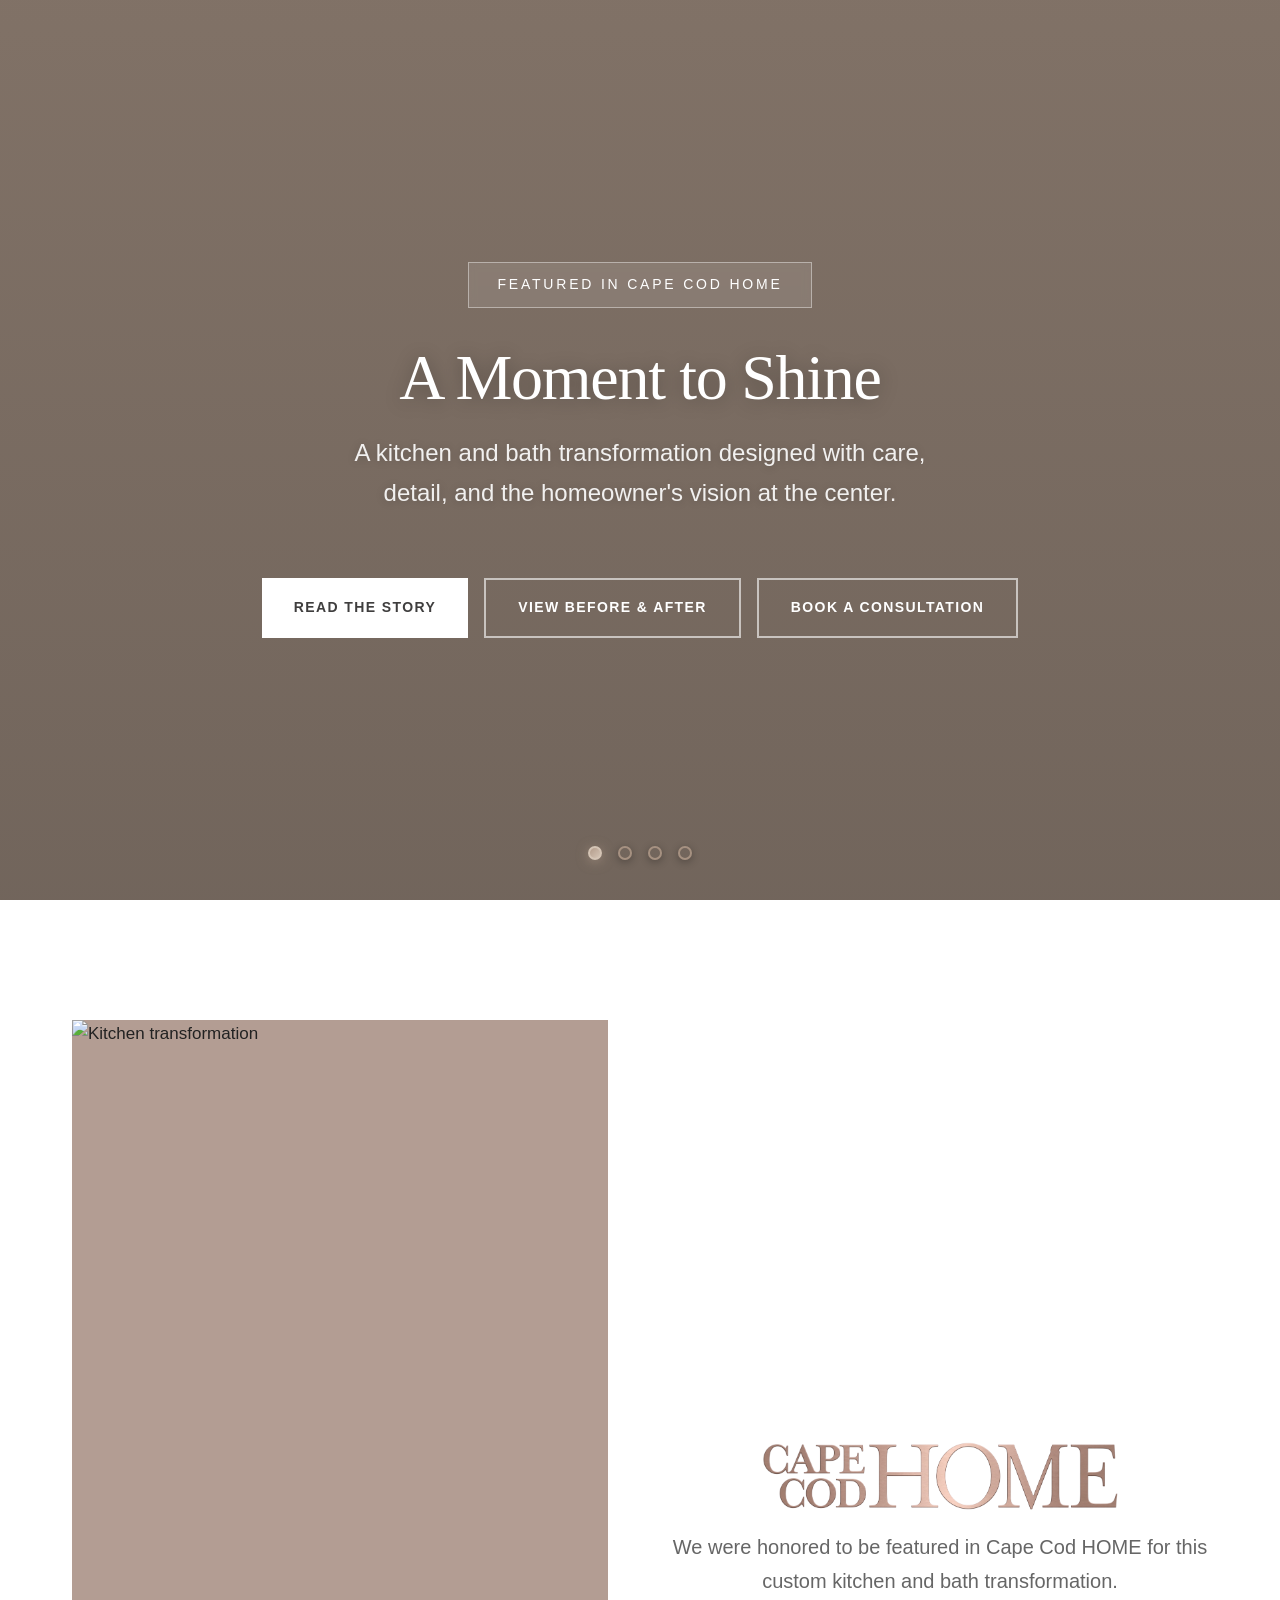
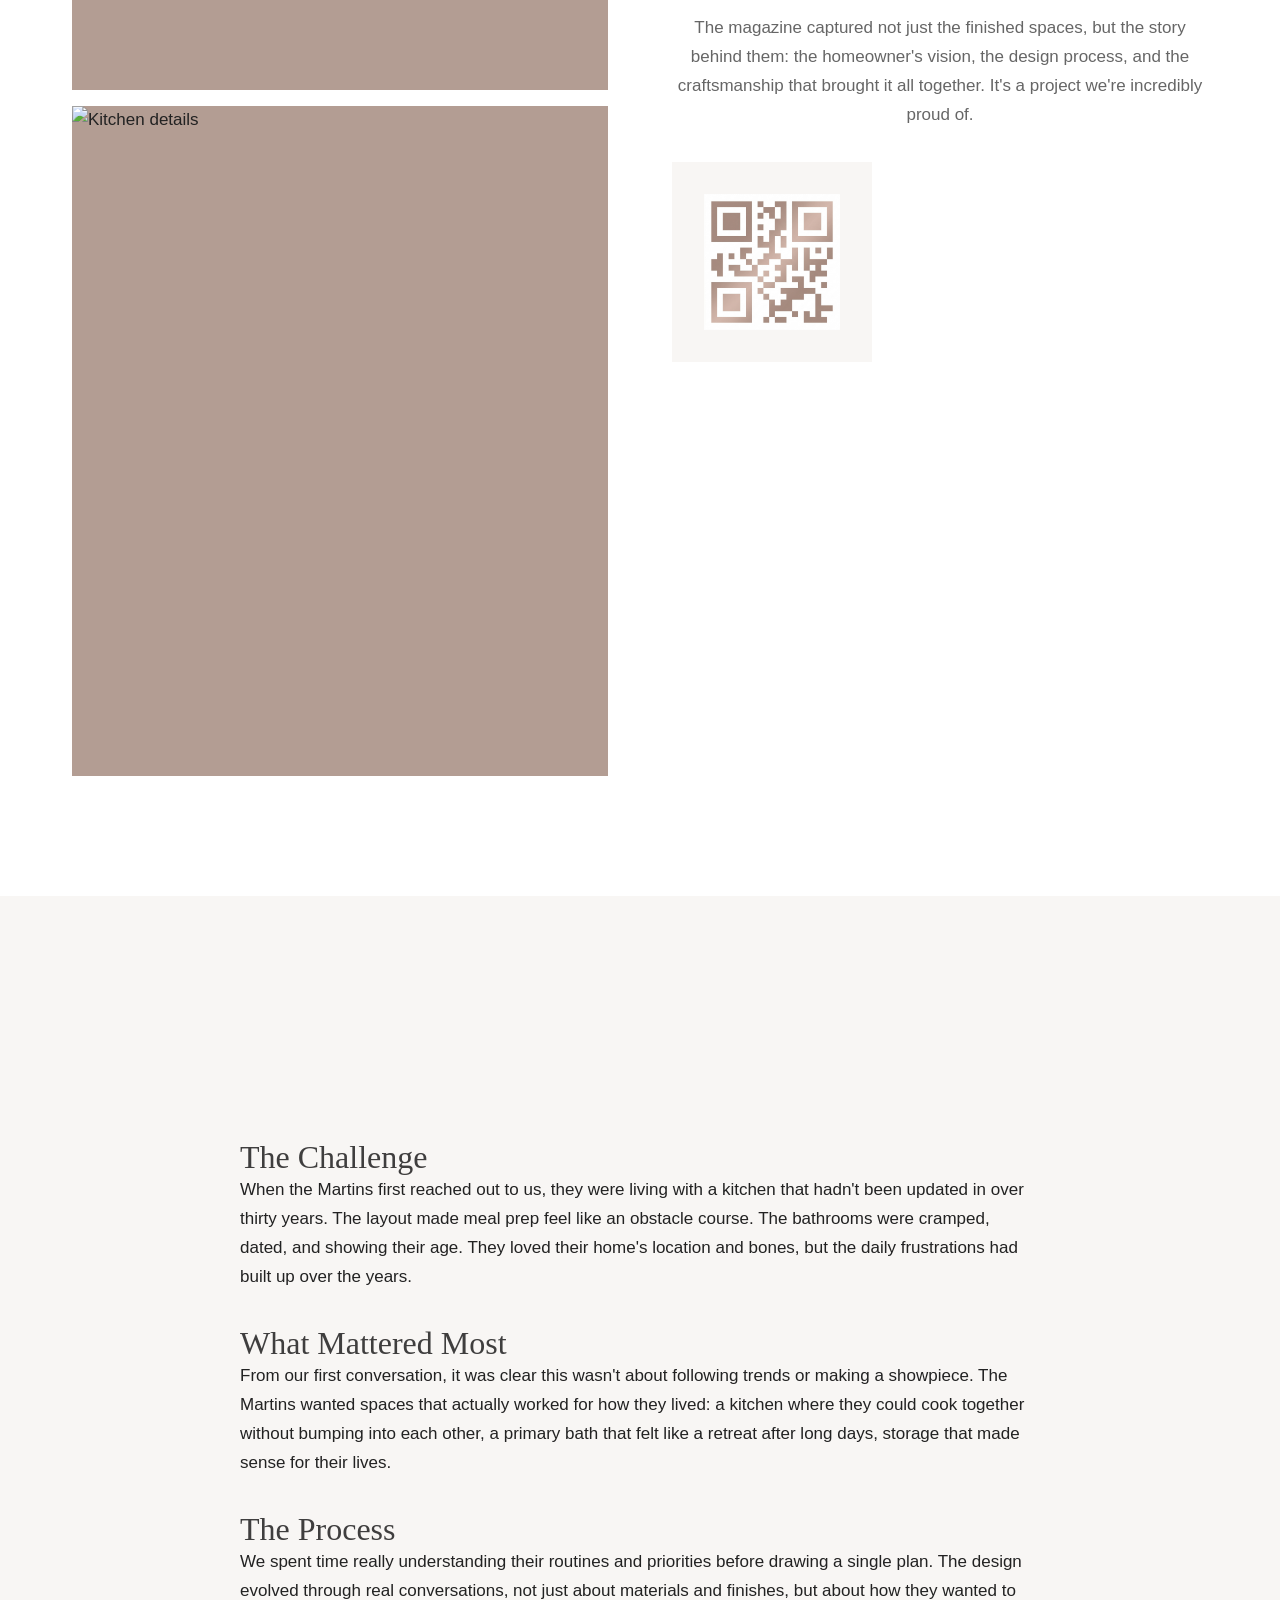
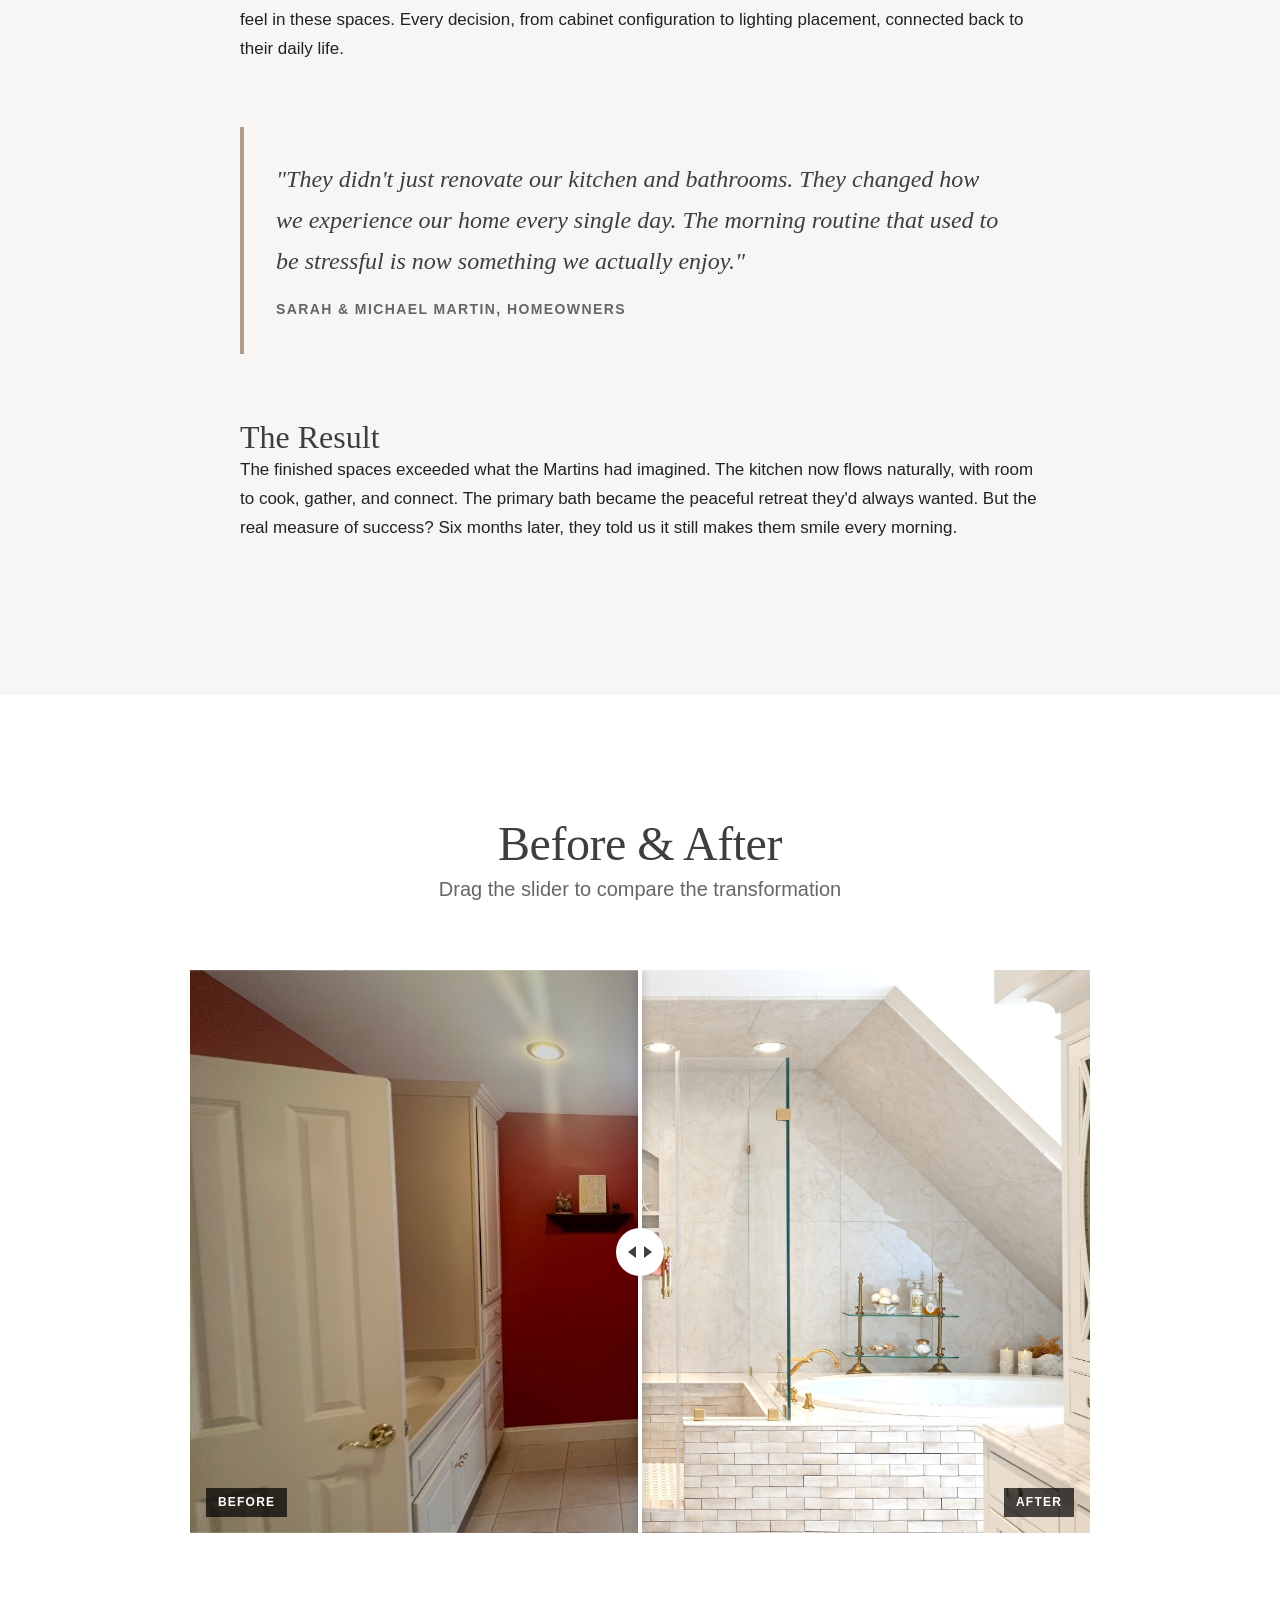
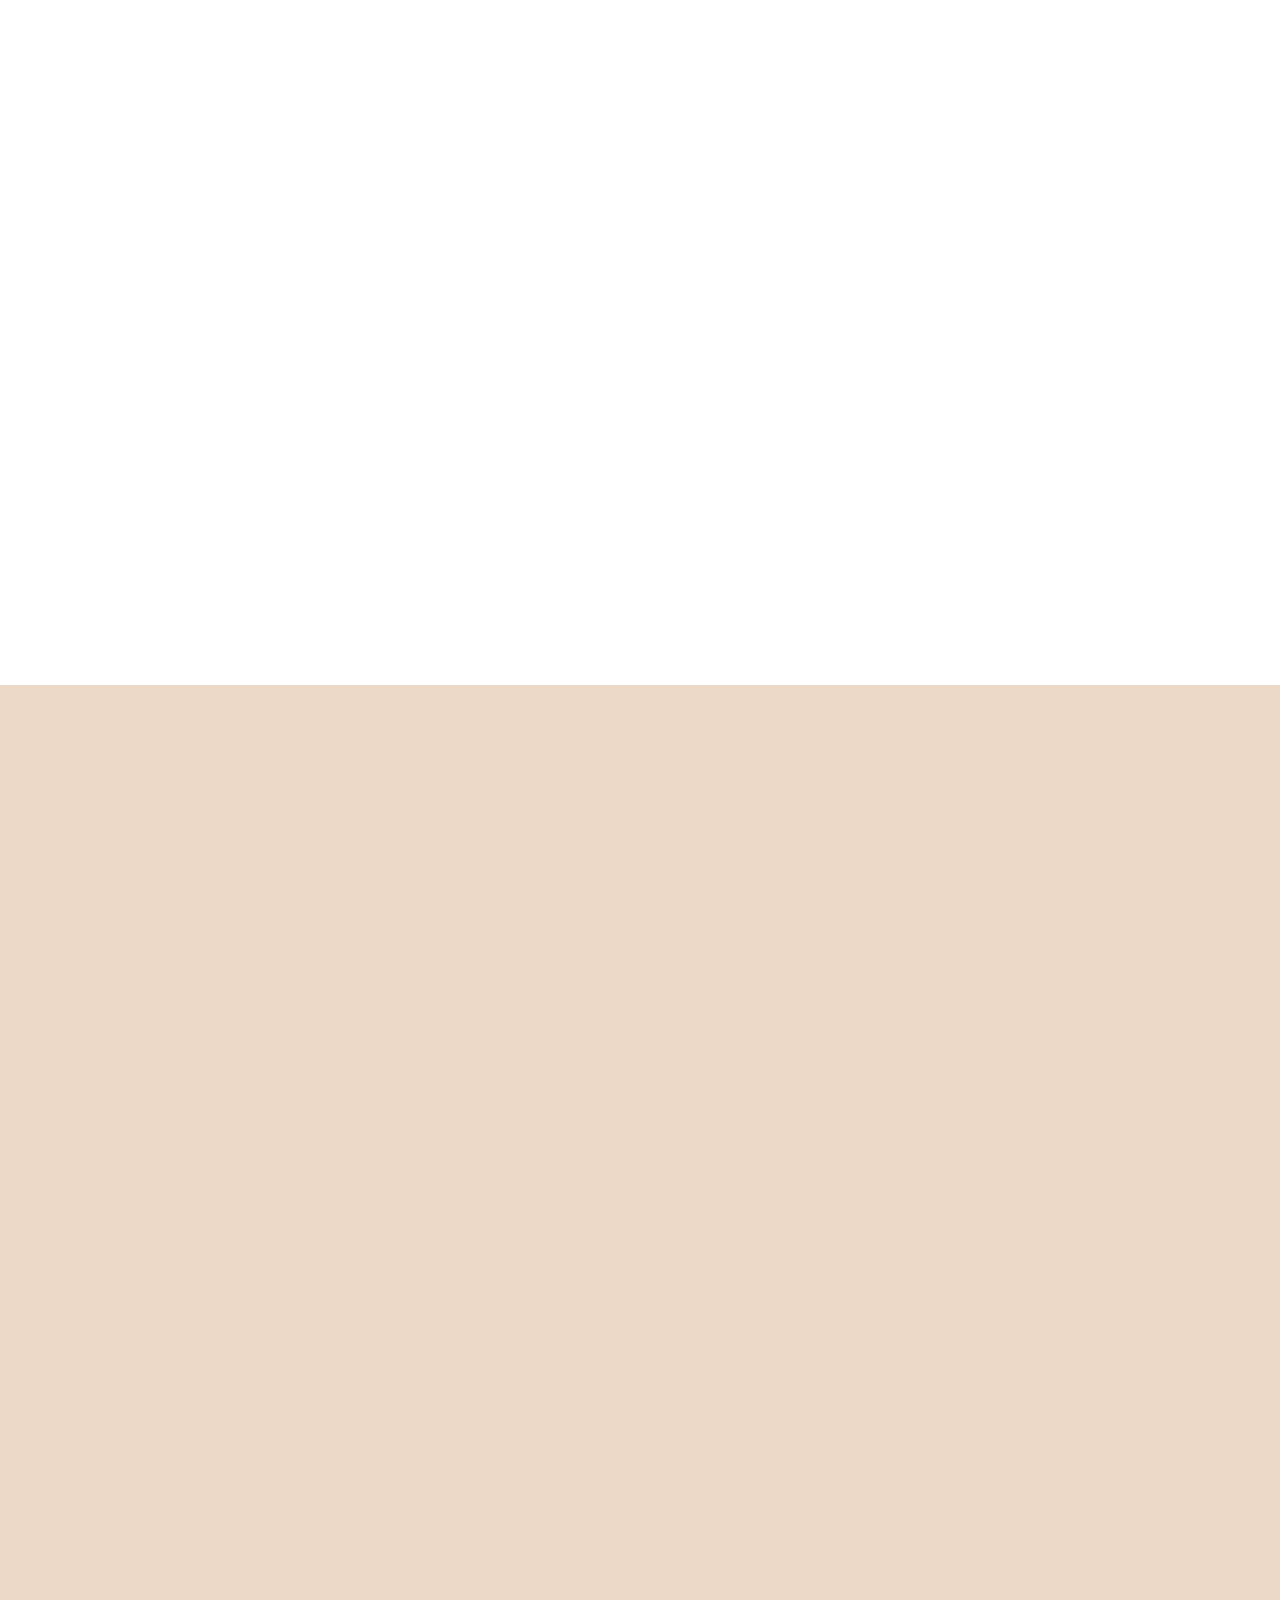
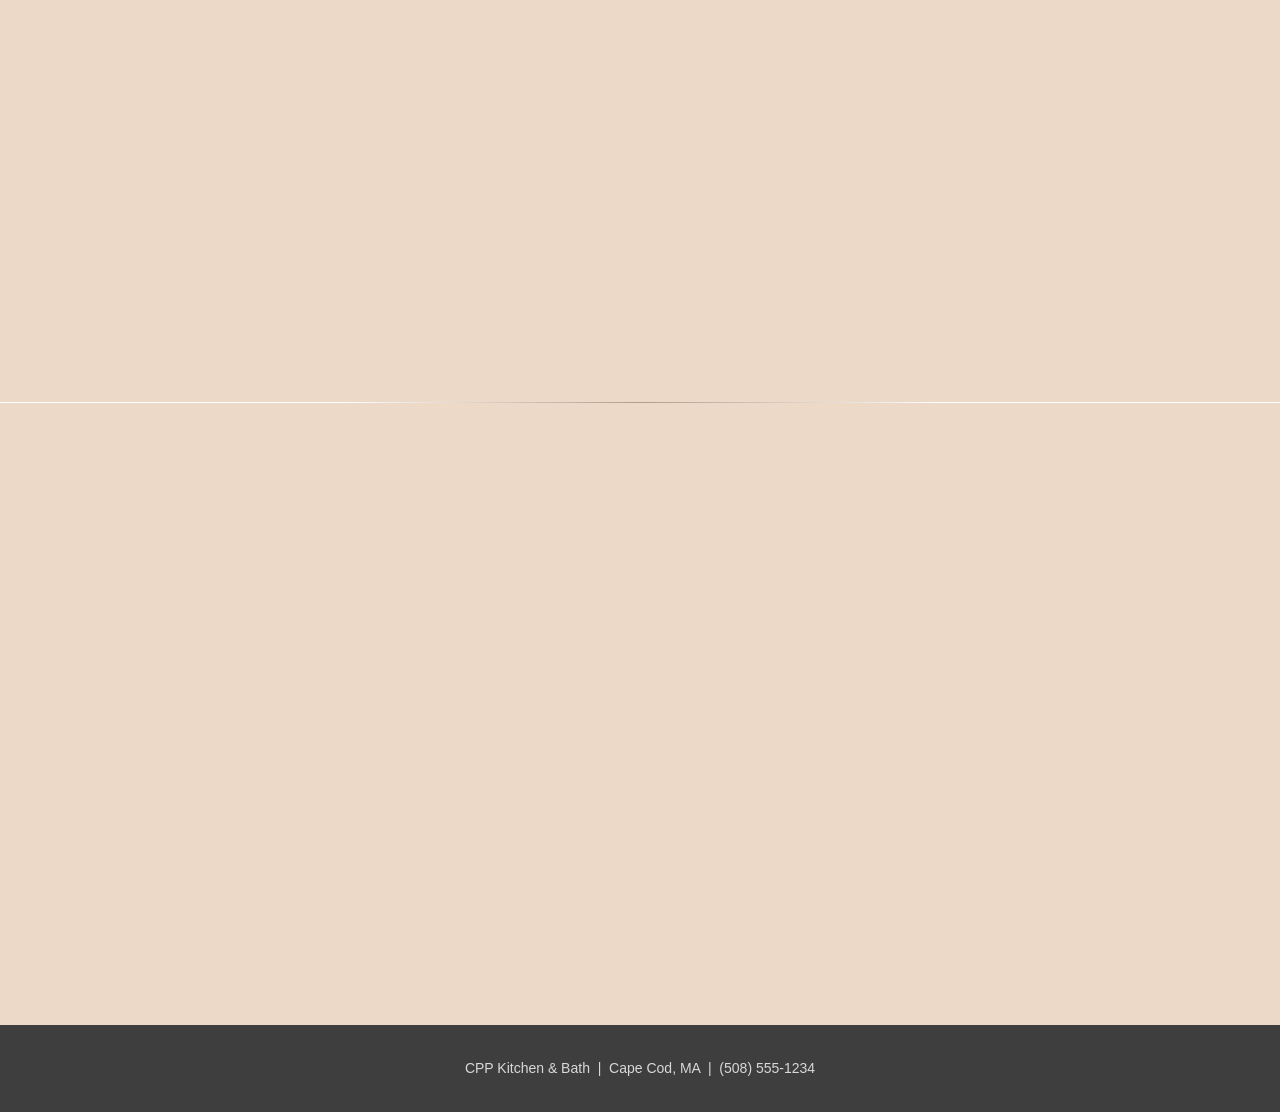
==== commit 051ff52a: "Add hero slideshow with dot navigation and new images - Added hero slideshow with 4 images (bathroom" ====
--- a/index.html
+++ b/index.html
@@ -68,7 +68,12 @@
        Full-bleed image with dark overlay, staggered animations
        ================================================================ -->
   <header class="hero" id="hero">
-    <div class="hero__background" aria-hidden="true"></div>
+    <div class="hero__slideshow" aria-hidden="true">
+      <div class="hero__slide active" style="background-image: url('images/hero-2.jpg');"></div>
+      <div class="hero__slide" style="background-image: url('images/hero-3.jpg');"></div>
+      <div class="hero__slide" style="background-image: url('images/hero-4.jpg');"></div>
+      <div class="hero__slide" style="background-image: url('images/hero-5.jpg');"></div>
+    </div>
     <div class="hero__overlay" aria-hidden="true"></div>
 
     <div class="hero__content">
@@ -93,6 +98,24 @@
         </a>
       </div>
     </div>
+
+    <div class="hero__dots" id="heroNav">
+      <button type="button" class="hero__dot active" onclick="window.changeSlide(0)"></button>
+      <button type="button" class="hero__dot" onclick="window.changeSlide(1)"></button>
+      <button type="button" class="hero__dot" onclick="window.changeSlide(2)"></button>
+      <button type="button" class="hero__dot" onclick="window.changeSlide(3)"></button>
+    </div>
+
+    <script>
+      window.changeSlide = function(index) {
+        document.querySelectorAll('.hero__slide').forEach((s, i) => {
+          s.classList.toggle('active', i === index);
+        });
+        document.querySelectorAll('.hero__dot').forEach((d, i) => {
+          d.classList.toggle('active', i === index);
+        });
+      };
+    </script>
   </header>
 
   <main>
@@ -104,12 +127,8 @@
       <div class="container">
         <div class="magazine">
           <div class="magazine__images fade-in-left">
-            <div class="magazine__image placeholder">
-              Magazine Cover Placeholder
-            </div>
-            <div class="magazine__image placeholder">
-              Magazine Spread Placeholder
-            </div>
+            <img src="images/kitchen-1.jpeg" alt="Kitchen transformation" class="magazine__image">
+            <img src="images/kitchen-2.jpg" alt="Kitchen details" class="magazine__image">
           </div>
 
           <div class="magazine__content fade-in-right">
@@ -126,9 +145,8 @@
               incredibly proud of.
             </p>
 
-            <div class="scratch-card" id="scratchCard">
-              <img src="images/qr-code.png" alt="Scan to view story online" class="scratch-card__reveal">
-              <canvas class="scratch-card__canvas" id="scratchCanvas"></canvas>
+            <div class="qr-code-container">
+              <img src="images/qr-code.png" alt="Scan to view story online" class="qr-code">
             </div>
 
           </div>
@@ -217,11 +235,9 @@
         <!-- Comparison Slider -->
         <div class="comparison fade-in" aria-label="Before and after comparison slider">
           <div class="comparison__wrapper">
-            <div class="comparison__image comparison__image--before placeholder">
-              Before Image Placeholder
-            </div>
-            <div class="comparison__image comparison__image--after placeholder" style="background-color: #B39C8B;">
-              After Image Placeholder
+            <div class="comparison__image comparison__image--before" style="background-image: url('images/bath-before.jpg');">
+            </div>
+            <div class="comparison__image comparison__image--after" style="background-image: url('images/bath-after.jpg');">
             </div>
             <div class="comparison__slider">
               <div class="comparison__handle" role="slider" aria-label="Comparison slider handle" aria-valuenow="50" aria-valuemin="0" aria-valuemax="100" tabindex="0"></div>
@@ -233,24 +249,12 @@
 
         <!-- Image Grid -->
         <div class="gallery__grid stagger-children">
-          <div class="gallery__item placeholder" role="img" aria-label="Kitchen detail before">
-            Kitchen Before
-          </div>
-          <div class="gallery__item placeholder" role="img" aria-label="Kitchen detail after" style="background-color: #B39C8B;">
-            Kitchen After
-          </div>
-          <div class="gallery__item placeholder" role="img" aria-label="Cabinetry detail" style="background-color: #ECD9C7;">
-            Detail Shot
-          </div>
-          <div class="gallery__item placeholder" role="img" aria-label="Bathroom before">
-            Bath Before
-          </div>
-          <div class="gallery__item placeholder" role="img" aria-label="Bathroom after" style="background-color: #B39C8B;">
-            Bath After
-          </div>
-          <div class="gallery__item placeholder" role="img" aria-label="Finished space detail" style="background-color: #ECD9C7;">
-            Detail Shot
-          </div>
+          <div class="gallery__item" role="img" aria-label="Kitchen detail" style="background-image: url('images/kitchen-1.jpeg');"></div>
+          <div class="gallery__item" role="img" aria-label="Kitchen view" style="background-image: url('images/kitchen-2.jpg');"></div>
+          <div class="gallery__item" role="img" aria-label="Kitchen space" style="background-image: url('images/kitchen-3.jpeg');"></div>
+          <div class="gallery__item" role="img" aria-label="Bathroom detail" style="background-image: url('images/bath-1.jpeg');"></div>
+          <div class="gallery__item" role="img" aria-label="Bathroom view" style="background-image: url('images/bath-2.jpeg');"></div>
+          <div class="gallery__item" role="img" aria-label="Detail shot" style="background-image: url('images/detail-1.jpeg');"></div>
         </div>
       </div>
     </section>
--- a/css/style.css
+++ b/css/style.css
@@ -299,33 +299,80 @@
   overflow: hidden;
 }
 
-.hero__background {
+/* Hero Slideshow */
+.hero__slideshow {
   position: absolute;
   top: 0;
   left: 0;
   width: 100%;
   height: 100%;
-  object-fit: cover;
   z-index: 0;
 }
 
-.hero__background img {
+.hero__slide {
+  position: absolute;
+  top: 0;
+  left: 0;
   width: 100%;
   height: 100%;
-  object-fit: cover;
-}
-
-/* Dark overlay for text readability - 50% opacity */
+  background-size: cover;
+  background-position: center;
+  opacity: 0;
+  transition: opacity 1s ease-in-out;
+}
+
+.hero__slide.active {
+  opacity: 1;
+}
+
+/* Hero Dots Navigation */
+.hero__dots {
+  position: absolute;
+  bottom: 40px;
+  left: 50%;
+  transform: translateX(-50%);
+  display: flex;
+  gap: 16px;
+  z-index: 100;
+  pointer-events: auto;
+}
+
+.hero__dot {
+  width: 14px;
+  height: 14px;
+  border-radius: 50%;
+  border: 2px solid rgba(179, 156, 139, 0.8);
+  background: transparent;
+  cursor: pointer;
+  transition: all 0.4s ease;
+  padding: 0;
+  box-shadow: 0 2px 8px rgba(0, 0, 0, 0.3);
+}
+
+.hero__dot:hover {
+  background: rgba(179, 156, 139, 0.5);
+  transform: scale(1.15);
+  box-shadow: 0 4px 12px rgba(0, 0, 0, 0.4);
+}
+
+.hero__dot.active {
+  background: linear-gradient(135deg, #B39C8B, #D4C4B5);
+  border-color: #D4C4B5;
+  box-shadow: 0 2px 12px rgba(179, 156, 139, 0.6);
+}
+
+/* Dark overlay for text readability */
 .hero__overlay {
   position: absolute;
   top: 0;
   left: 0;
   width: 100%;
   height: 100%;
+  pointer-events: none;
   background: linear-gradient(
     to bottom,
-    rgba(34, 34, 34, 0.45) 0%,
-    rgba(34, 34, 34, 0.55) 100%
+    rgba(34, 34, 34, 0.35) 0%,
+    rgba(34, 34, 34, 0.45) 100%
   );
   z-index: 1;
 }
@@ -472,68 +519,34 @@
 .magazine__image {
   background-color: var(--color-secondary);
   aspect-ratio: 4/5;
-  display: flex;
-  align-items: center;
-  justify-content: center;
-  color: var(--color-white);
-  font-size: var(--text-sm);
+  width: 100%;
+  object-fit: cover;
 }
 
 .magazine__logo {
   height: 80px;
   width: auto;
-  margin-bottom: var(--space-sm);
+  margin: 0 auto var(--space-sm);
+  display: block;
+}
+
+.magazine__content {
+  text-align: center;
 }
 
 .magazine__content h2 {
   margin-bottom: var(--space-sm);
 }
 
-/* Scratch card to reveal QR code */
-.scratch-card {
-  position: relative;
-  width: 250px;
-  height: 250px;
-  margin: var(--space-md) 0 0;
-  cursor: default;
-  user-select: none;
-  -webkit-user-select: none;
-}
-
-.scratch-card__reveal {
-  position: absolute;
-  top: 0;
-  left: 0;
-  width: 100%;
-  height: 100%;
-  object-fit: contain;
-}
-
-.scratch-card__canvas {
-  position: absolute;
-  top: 0;
-  left: 0;
-  width: 100%;
-  height: 100%;
-  border-radius: 4px;
-}
-
-.scratch-card__hint {
-  position: absolute;
-  top: 50%;
-  left: 50%;
-  transform: translate(-50%, -50%);
-  font-size: var(--text-xs);
-  color: var(--color-text-light);
-  text-transform: uppercase;
-  letter-spacing: 0.1em;
-  pointer-events: none;
-  z-index: 1;
-  white-space: nowrap;
-}
-
-.scratch-card.scratched .scratch-card__hint {
-  display: none;
+/* QR Code Container */
+.qr-code-container {
+  text-align: center;
+  margin-top: var(--space-md);
+}
+
+.qr-code-container .qr-code {
+  width: 200px;
+  height: auto;
 }
 
 .magazine__content p {
@@ -546,12 +559,12 @@
   padding: var(--space-md);
   background-color: var(--color-bg-alt);
   text-align: center;
-  max-width: 200px;
+  max-width: 280px;
 }
 
 .qr-code__image {
-  width: 120px;
-  height: 120px;
+  width: 200px;
+  height: 200px;
   margin: 0 auto var(--space-sm);
   background-color: var(--color-white);
   border: 1px solid var(--color-secondary);
@@ -657,6 +670,8 @@
   width: 100%;
   height: 100%;
   object-fit: cover;
+  background-size: cover;
+  background-position: center;
 }
 
 .comparison__image--before {
@@ -746,6 +761,8 @@
 .gallery__item {
   aspect-ratio: 4/3;
   background-color: var(--color-secondary);
+  background-size: cover;
+  background-position: center;
   overflow: hidden;
   cursor: pointer;
   transition: transform var(--transition-base);
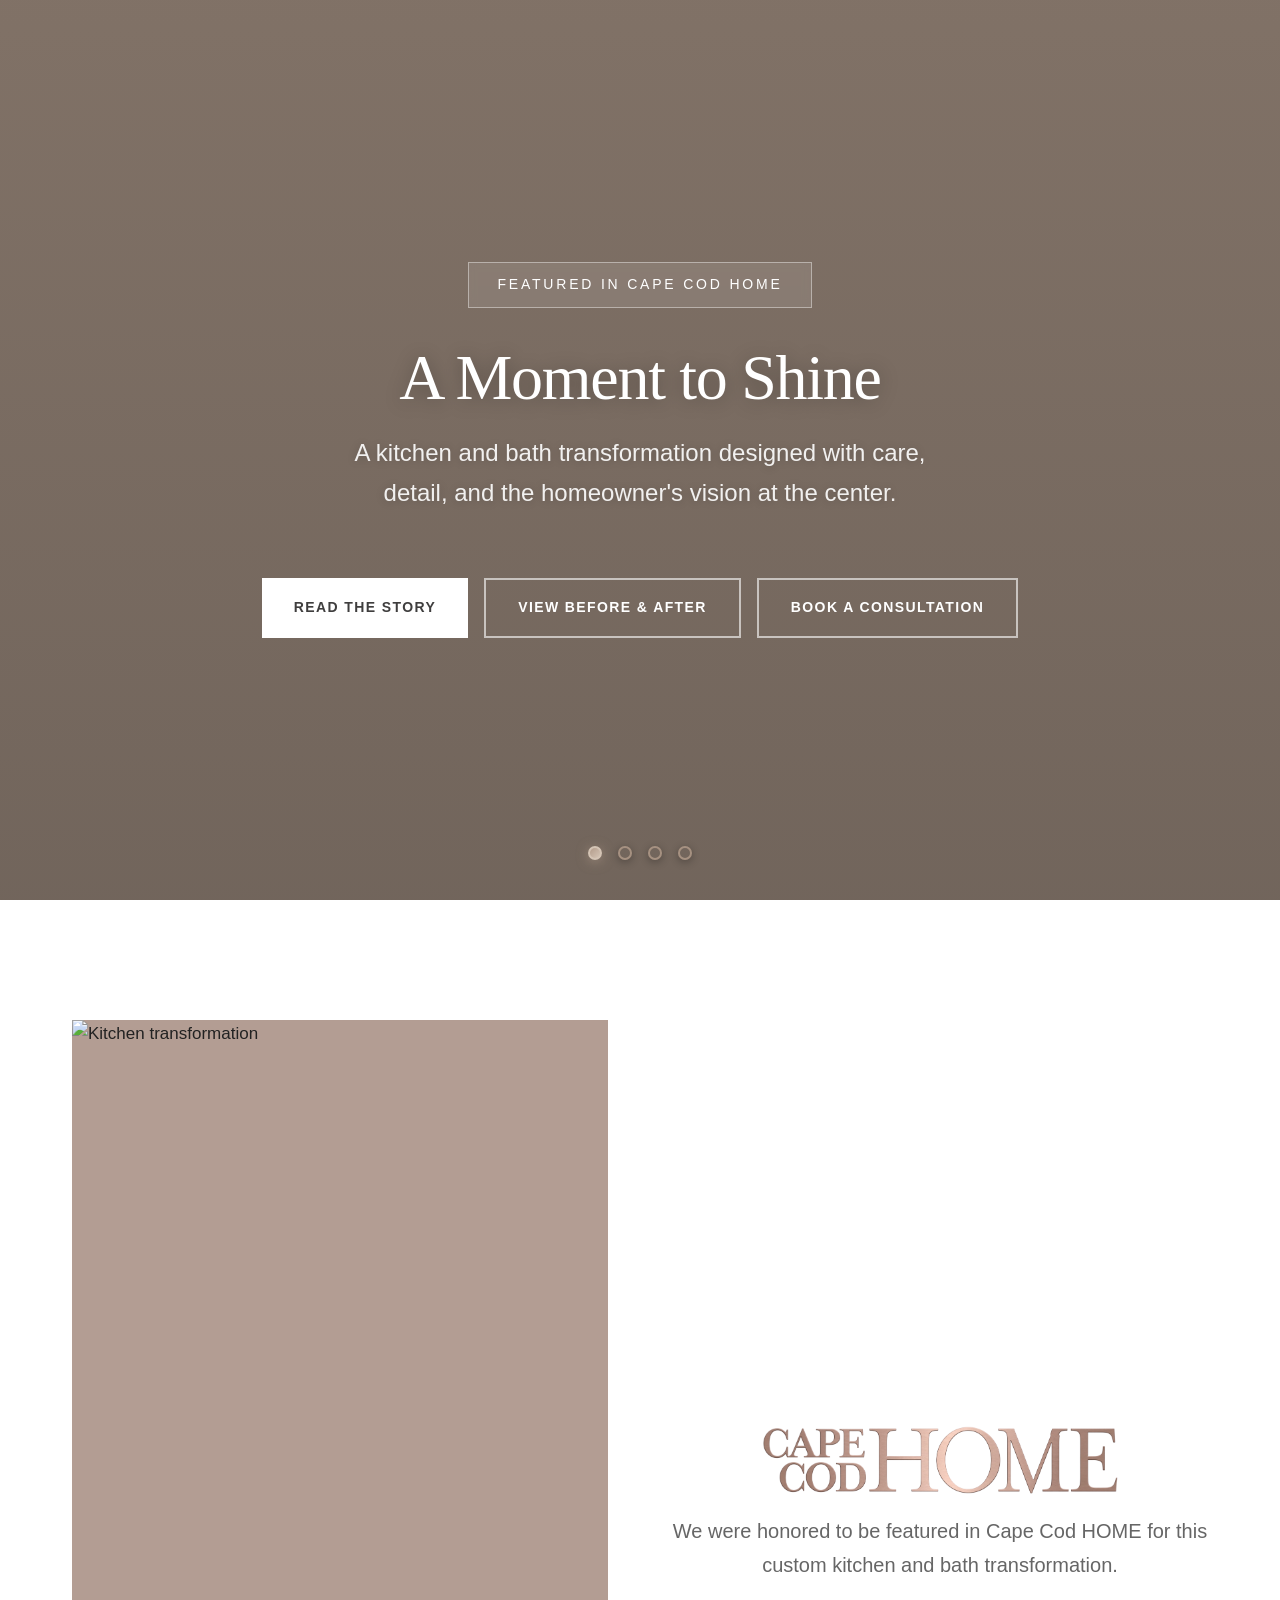
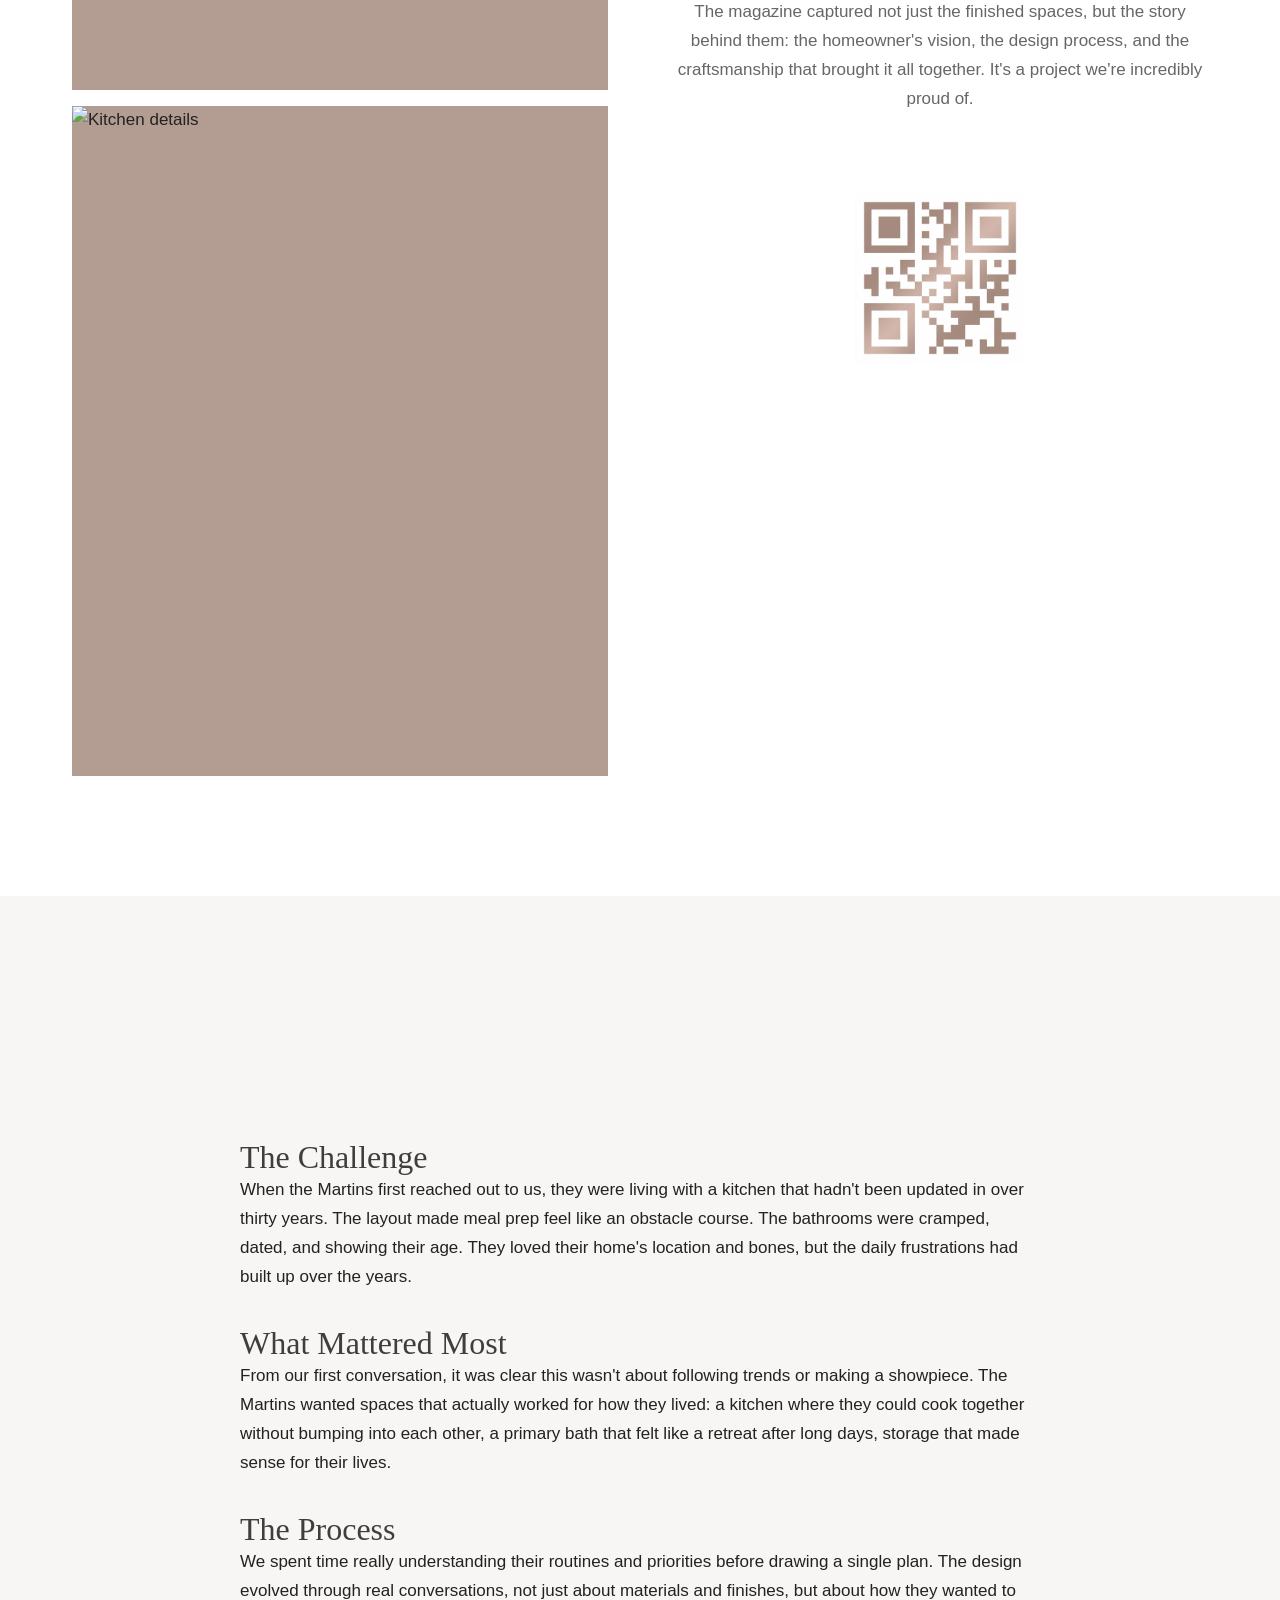
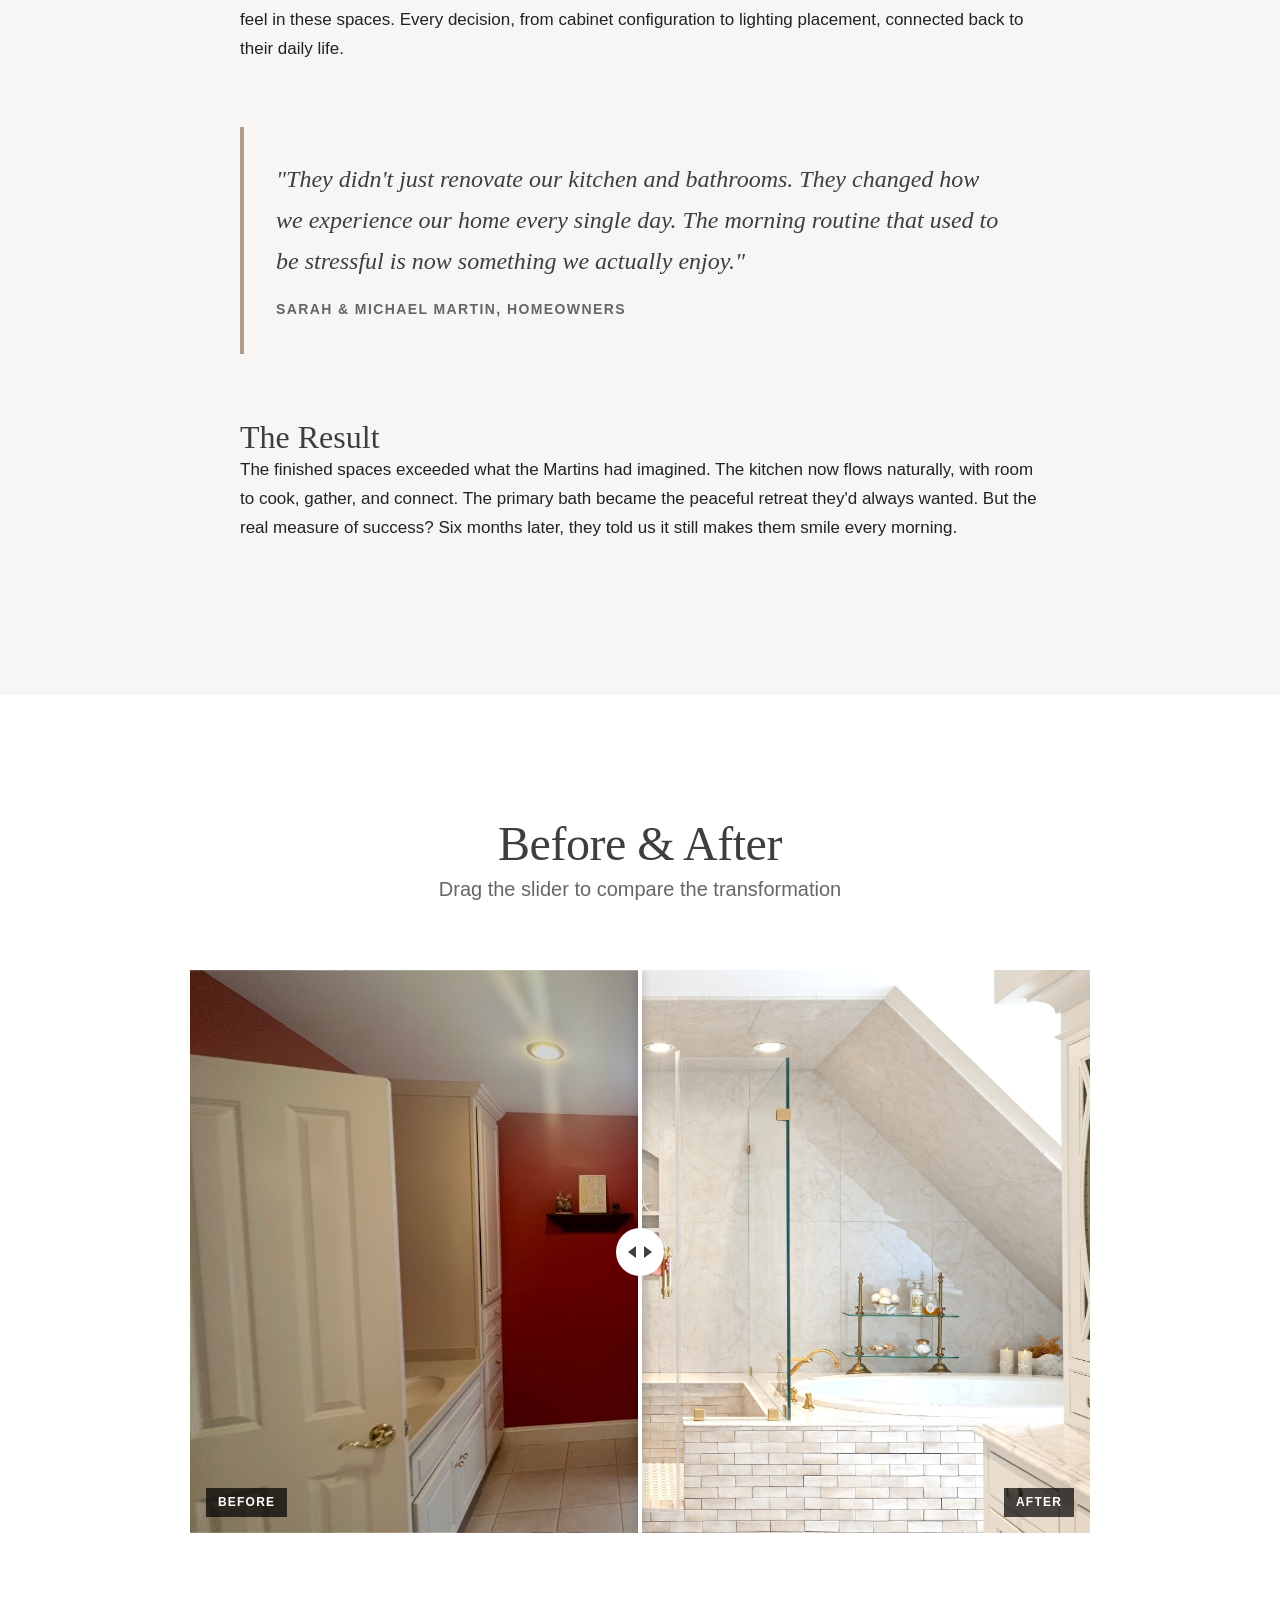
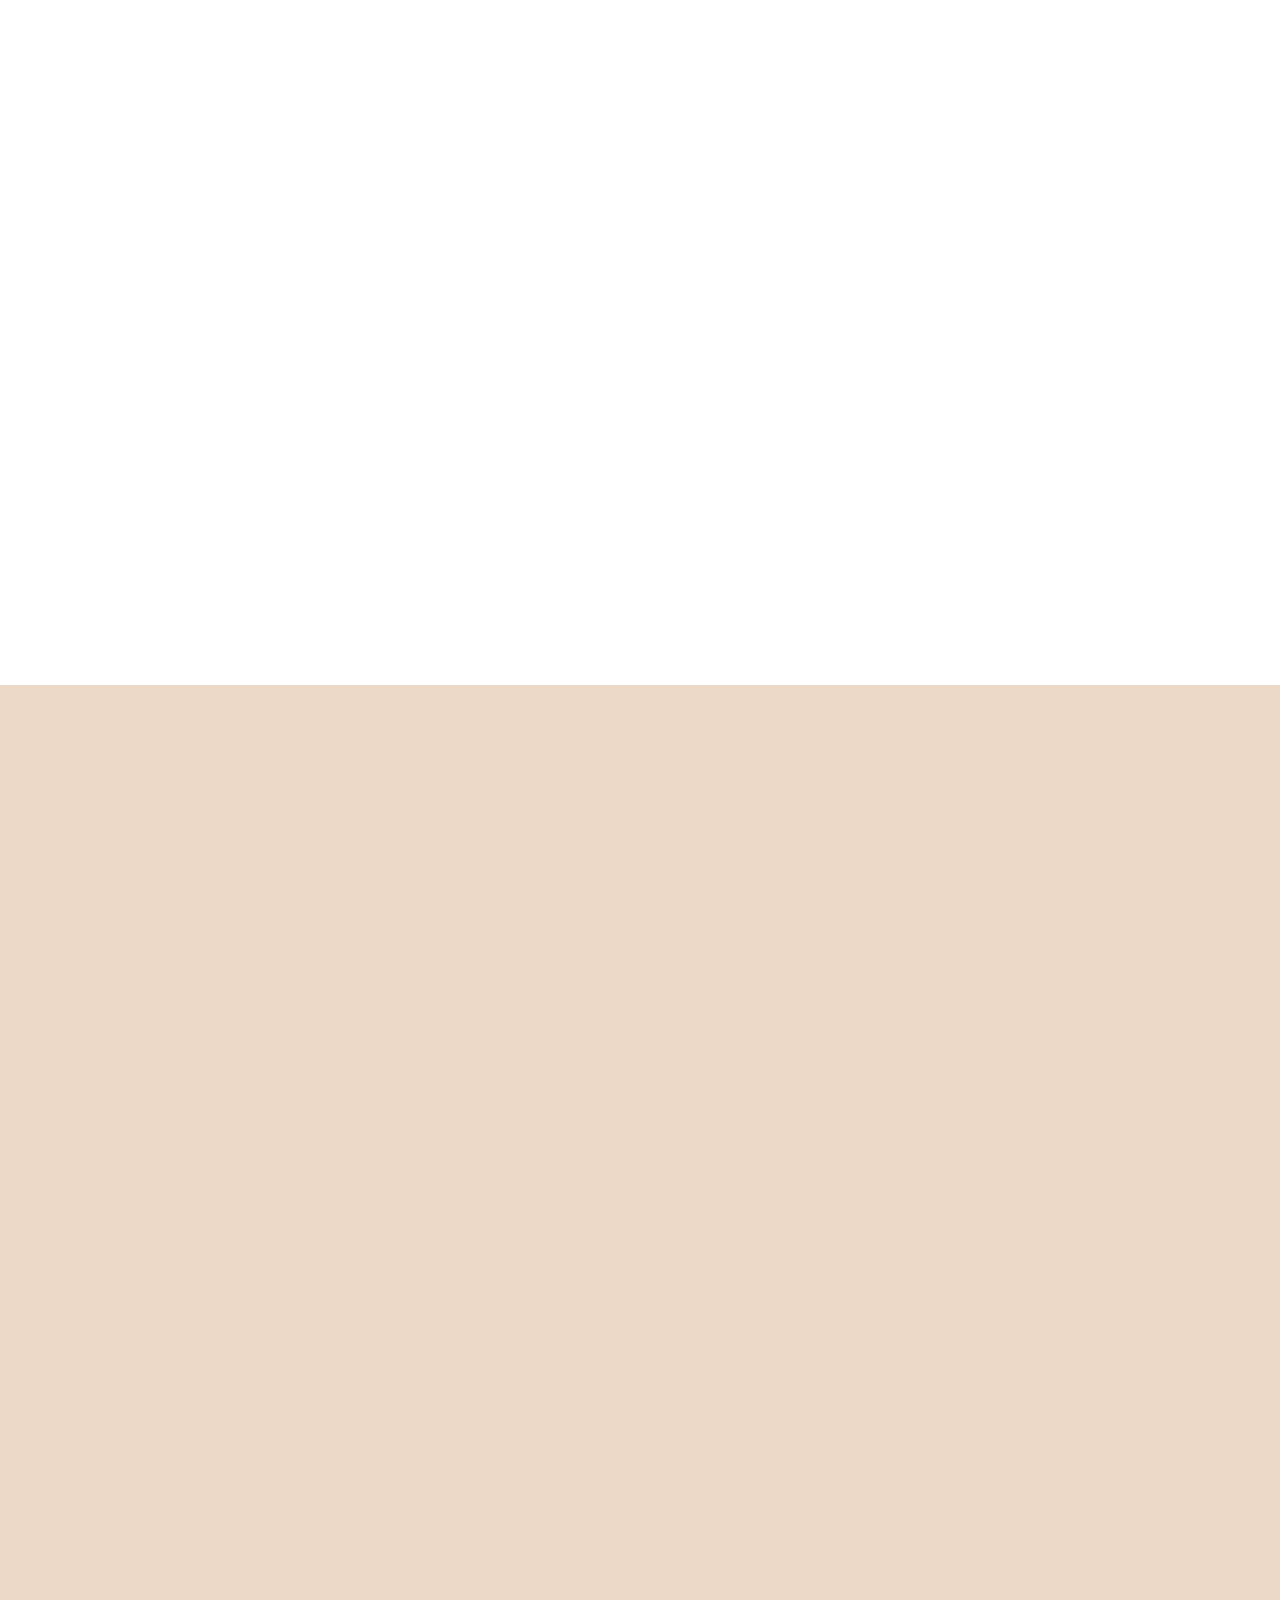
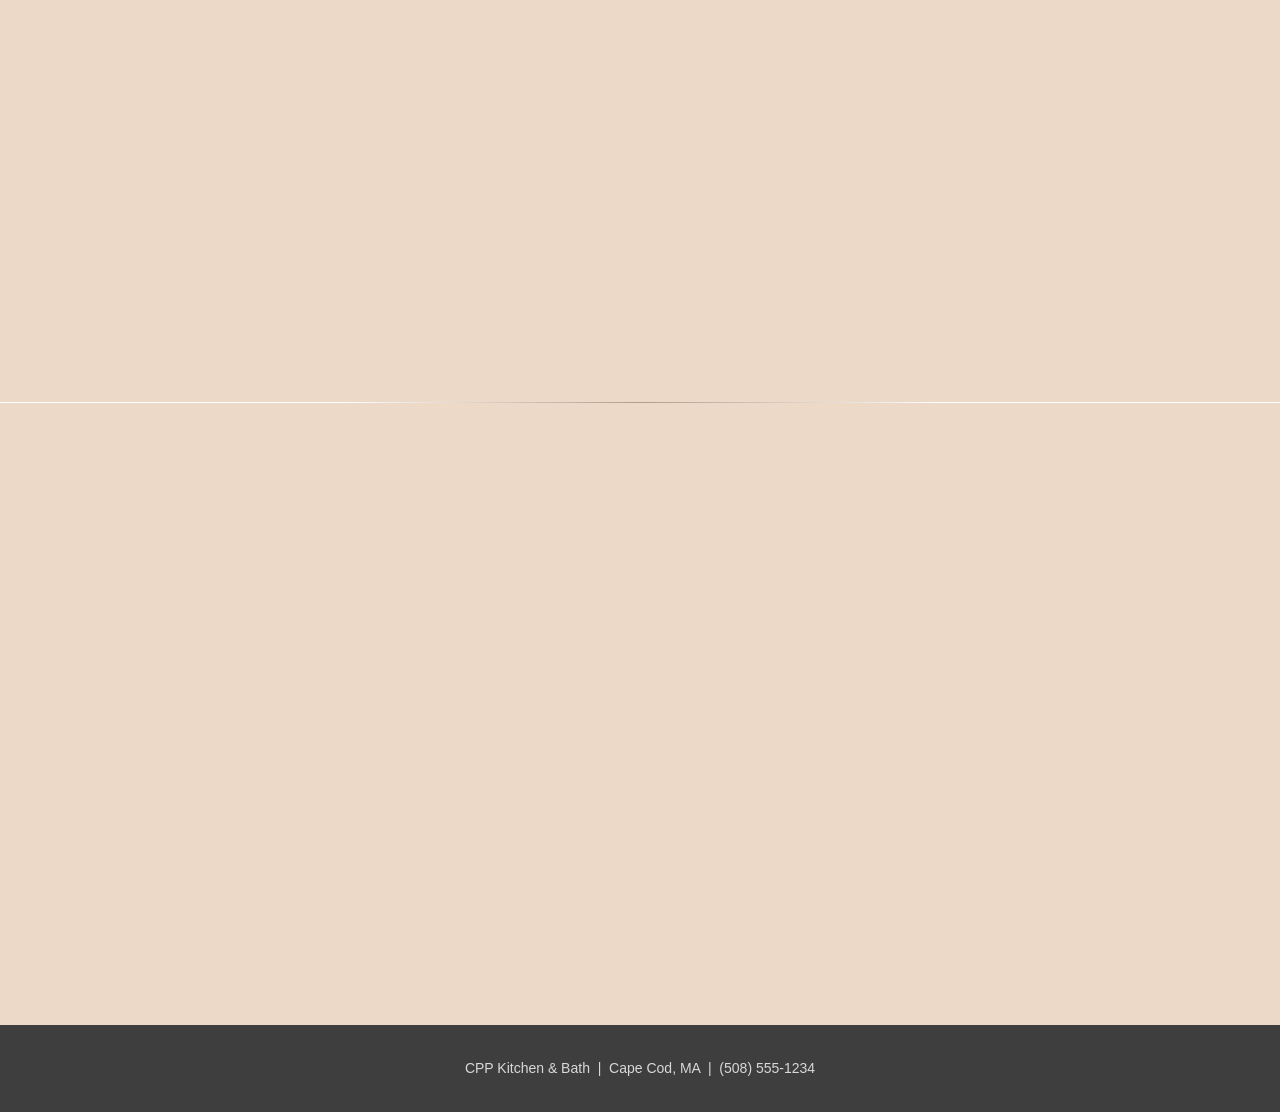
==== commit 571dc6f1: "Fix before/after slider and QR code styling" ====
--- a/index.html
+++ b/index.html
@@ -235,9 +235,9 @@
         <!-- Comparison Slider -->
         <div class="comparison fade-in" aria-label="Before and after comparison slider">
           <div class="comparison__wrapper">
-            <div class="comparison__image comparison__image--before" style="background-image: url('images/bath-before.jpg');">
-            </div>
-            <div class="comparison__image comparison__image--after" style="background-image: url('images/bath-after.jpg');">
+            <div class="comparison__image comparison__image--before" style="background-image: url('images/bath-after.jpg');">
+            </div>
+            <div class="comparison__image comparison__image--after" style="background-image: url('images/bath-before.jpg');">
             </div>
             <div class="comparison__slider">
               <div class="comparison__handle" role="slider" aria-label="Comparison slider handle" aria-valuenow="50" aria-valuemin="0" aria-valuemax="100" tabindex="0"></div>
--- a/css/style.css
+++ b/css/style.css
@@ -540,13 +540,18 @@
 
 /* QR Code Container */
 .qr-code-container {
-  text-align: center;
+  display: flex;
+  justify-content: center;
+  align-items: center;
   margin-top: var(--space-md);
 }
 
 .qr-code-container .qr-code {
   width: 200px;
   height: auto;
+  background-color: #FFFFFF;
+  padding: 15px;
+  border-radius: 8px;
 }
 
 .magazine__content p {
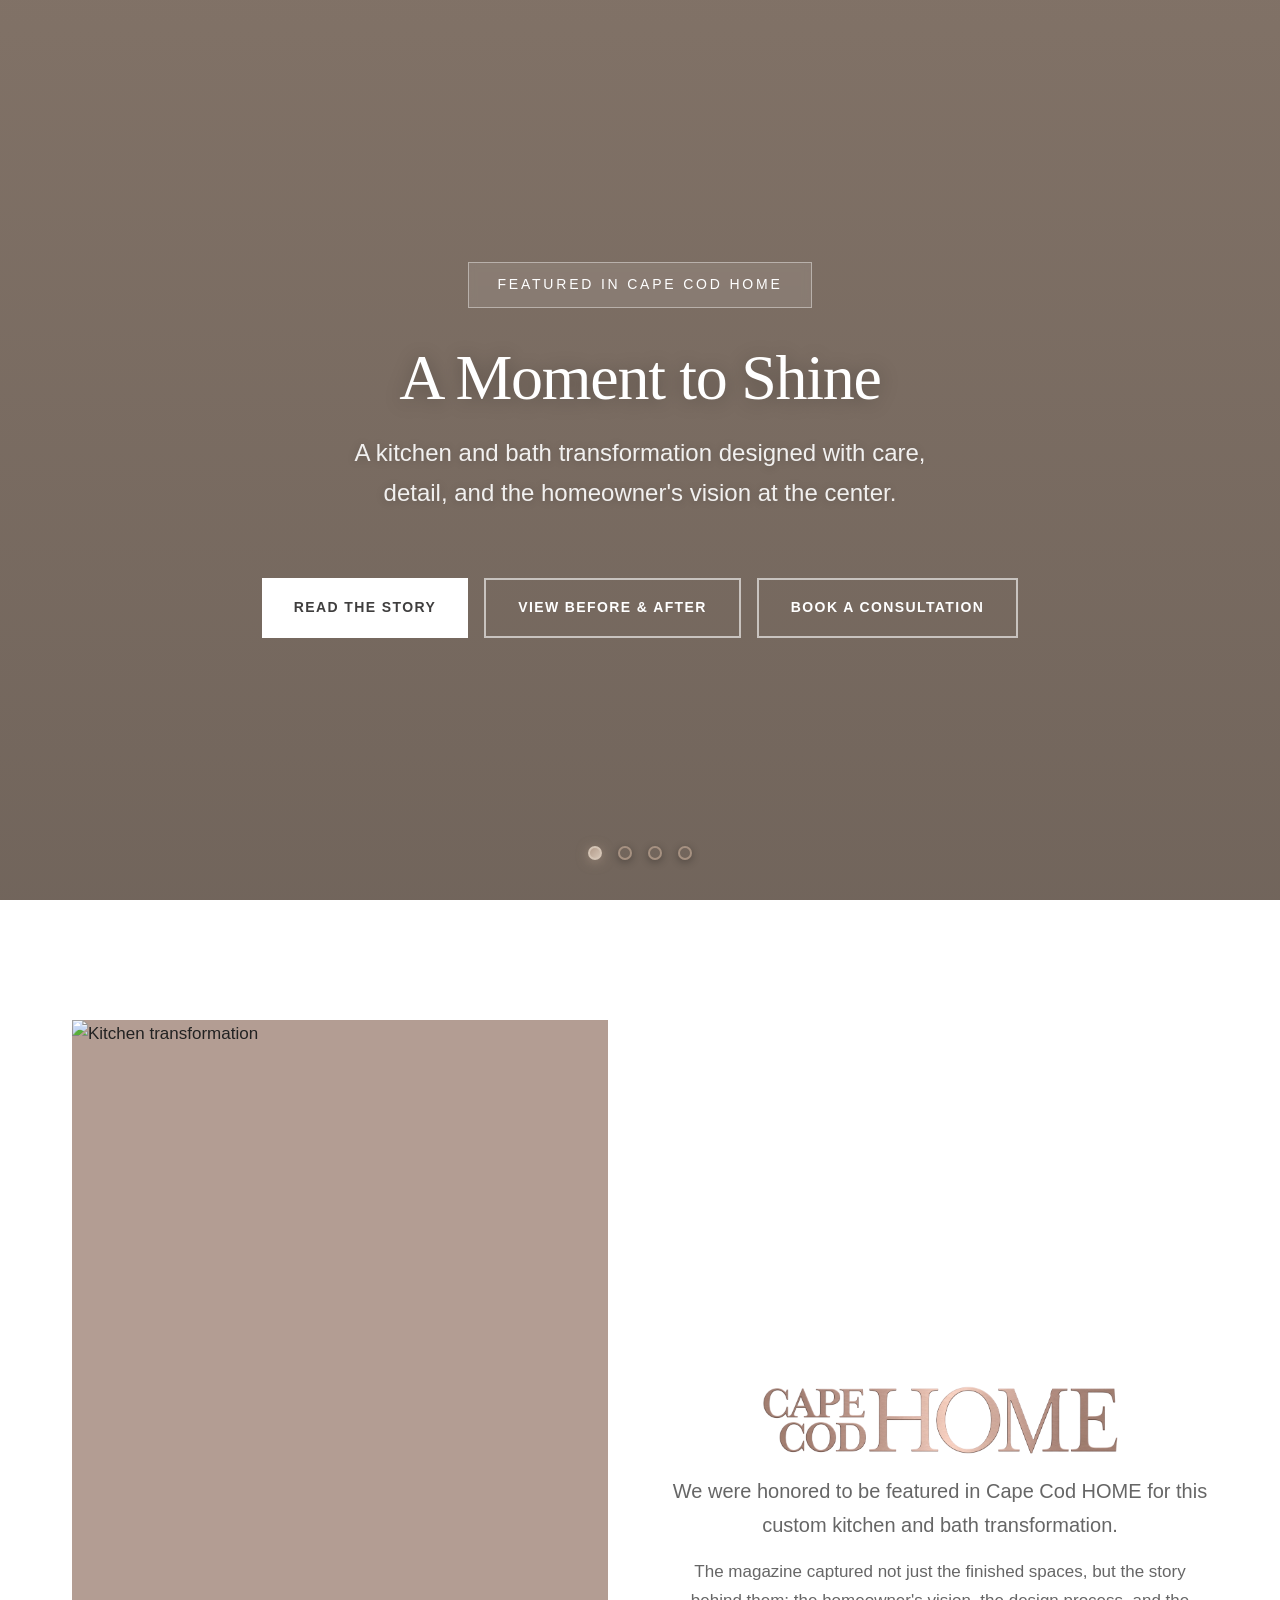
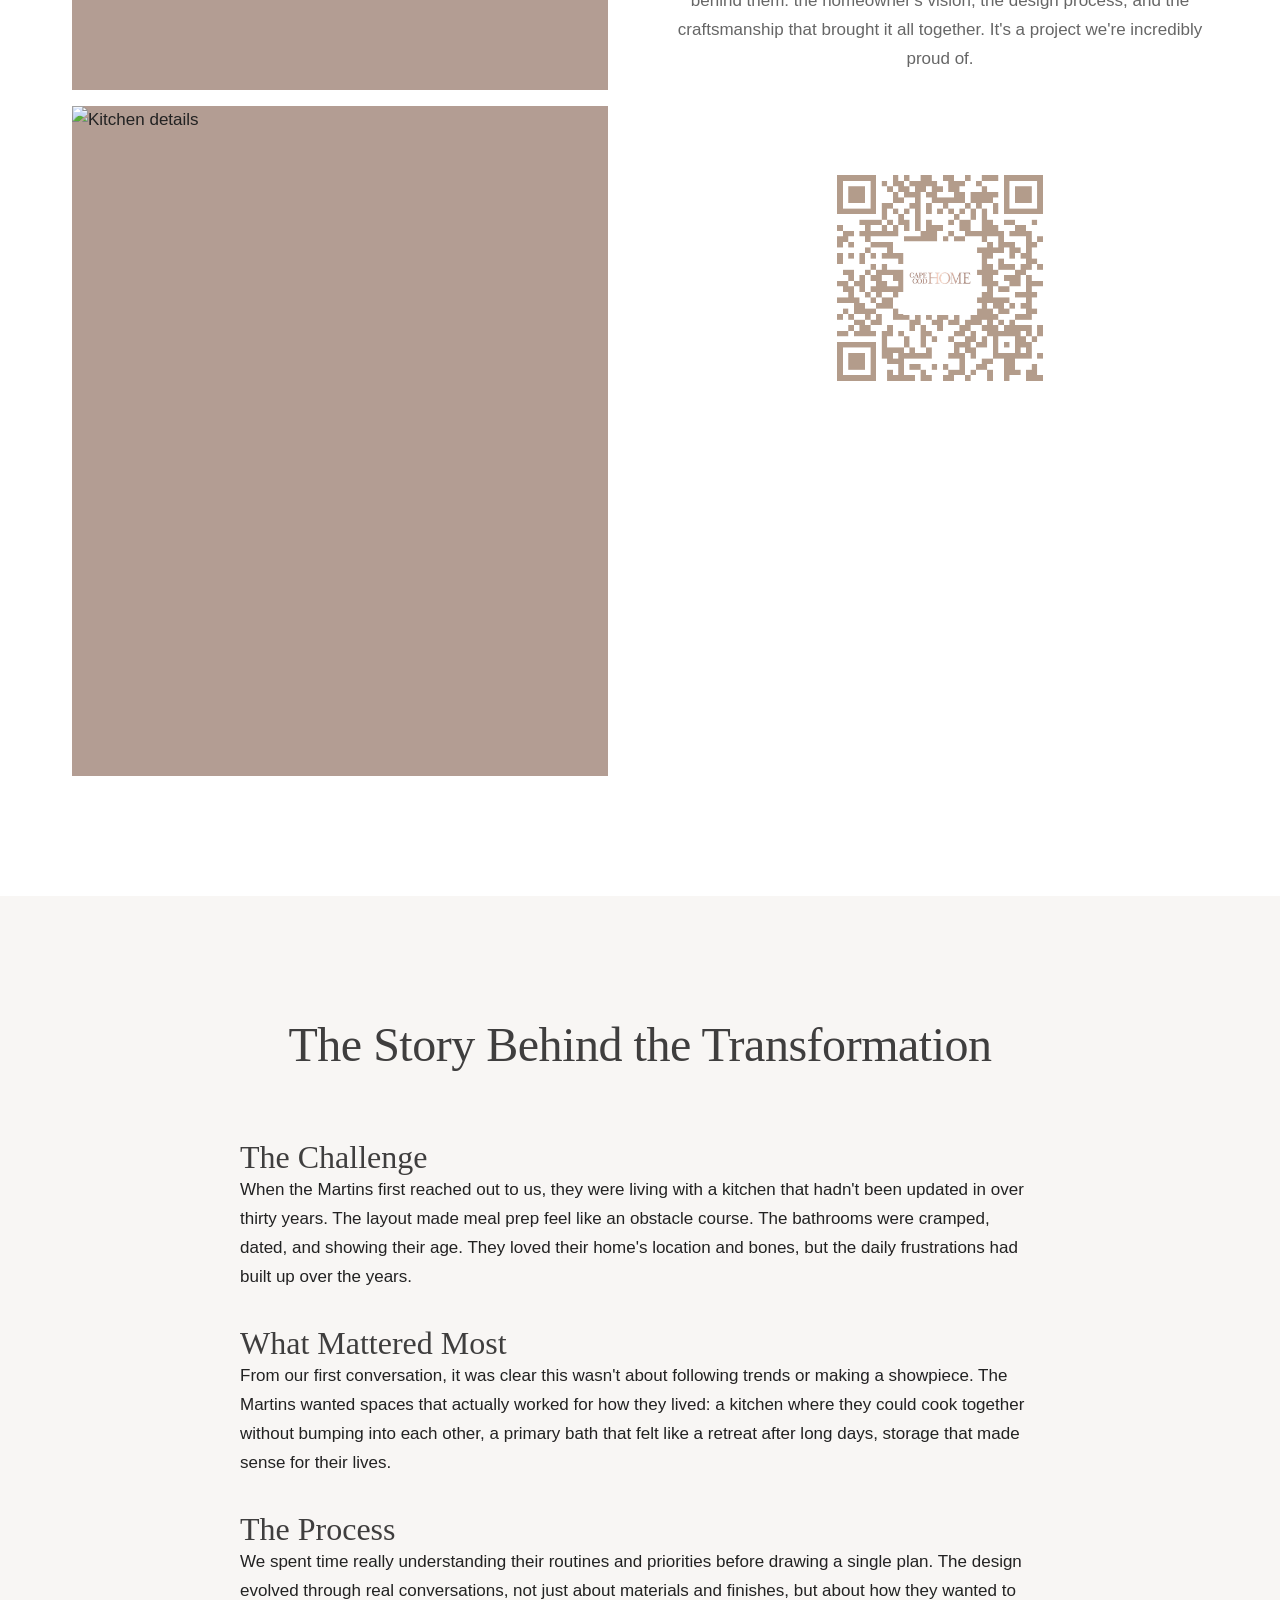
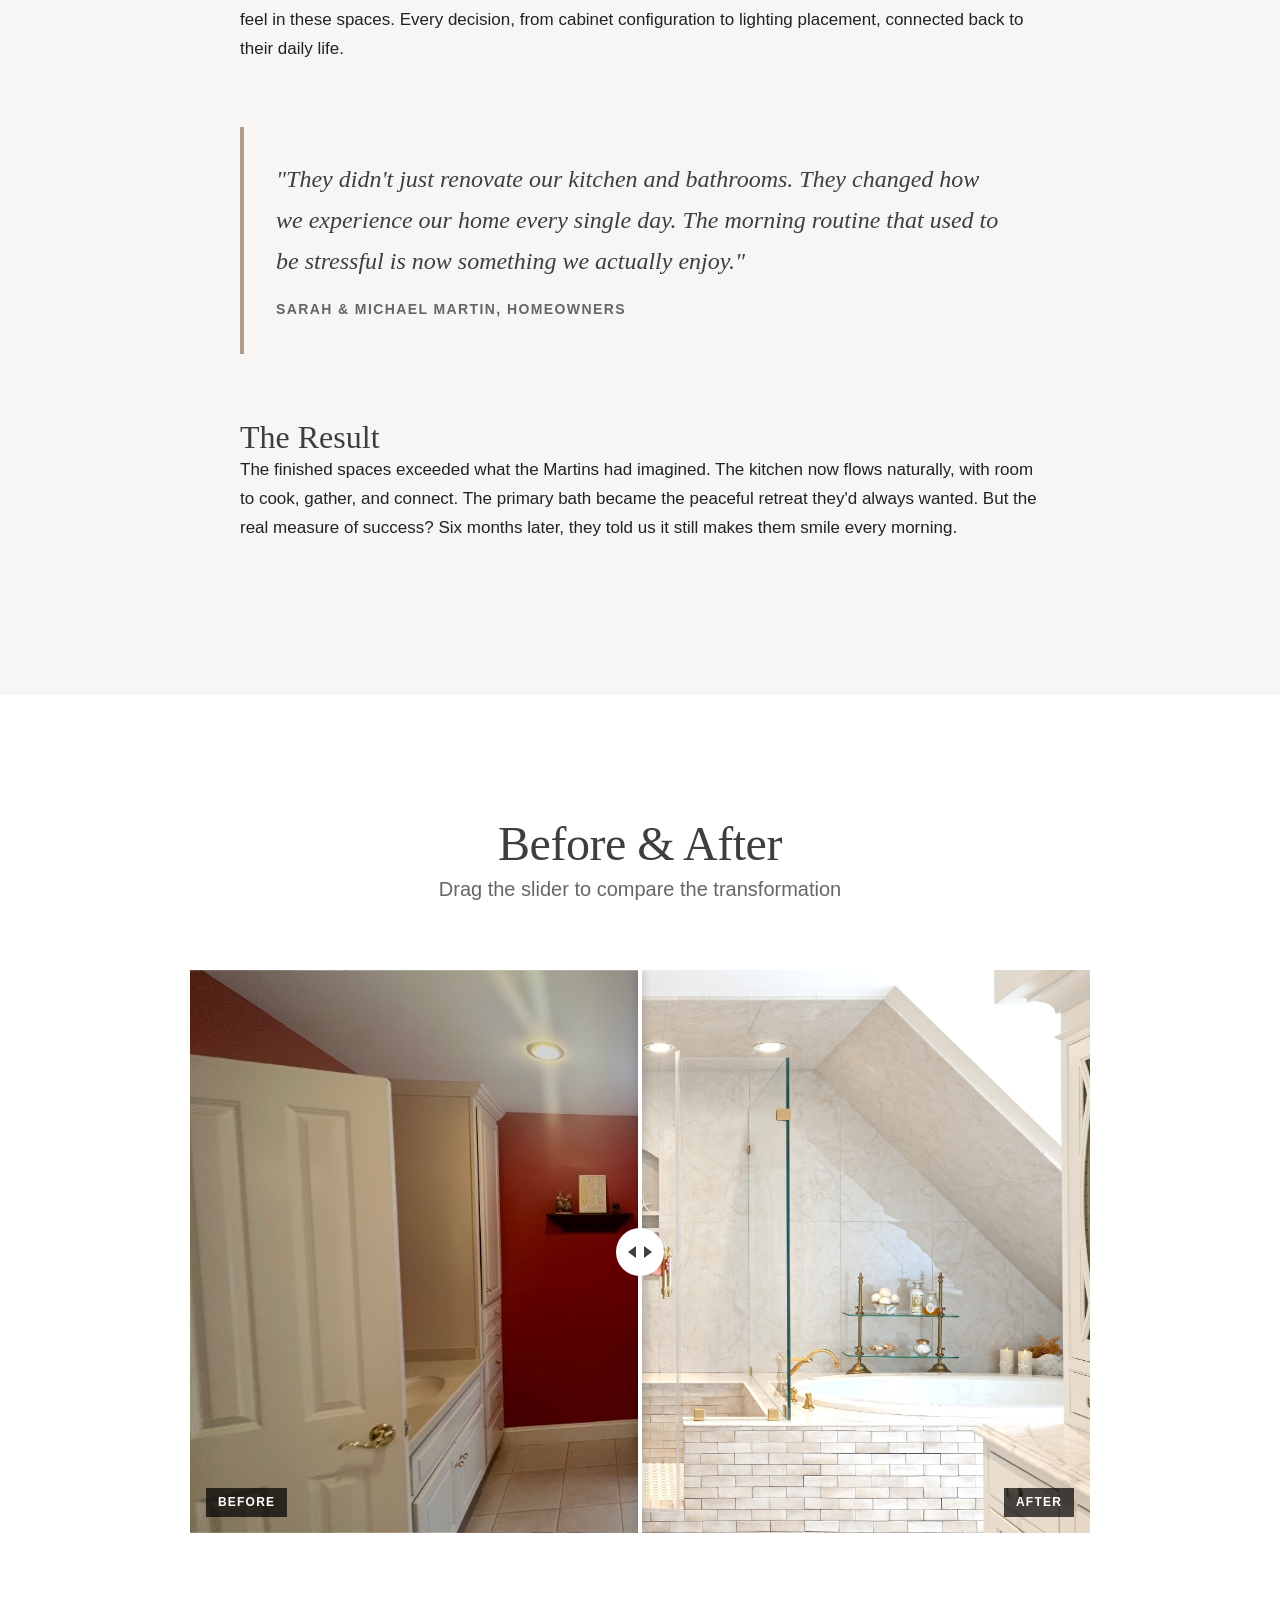
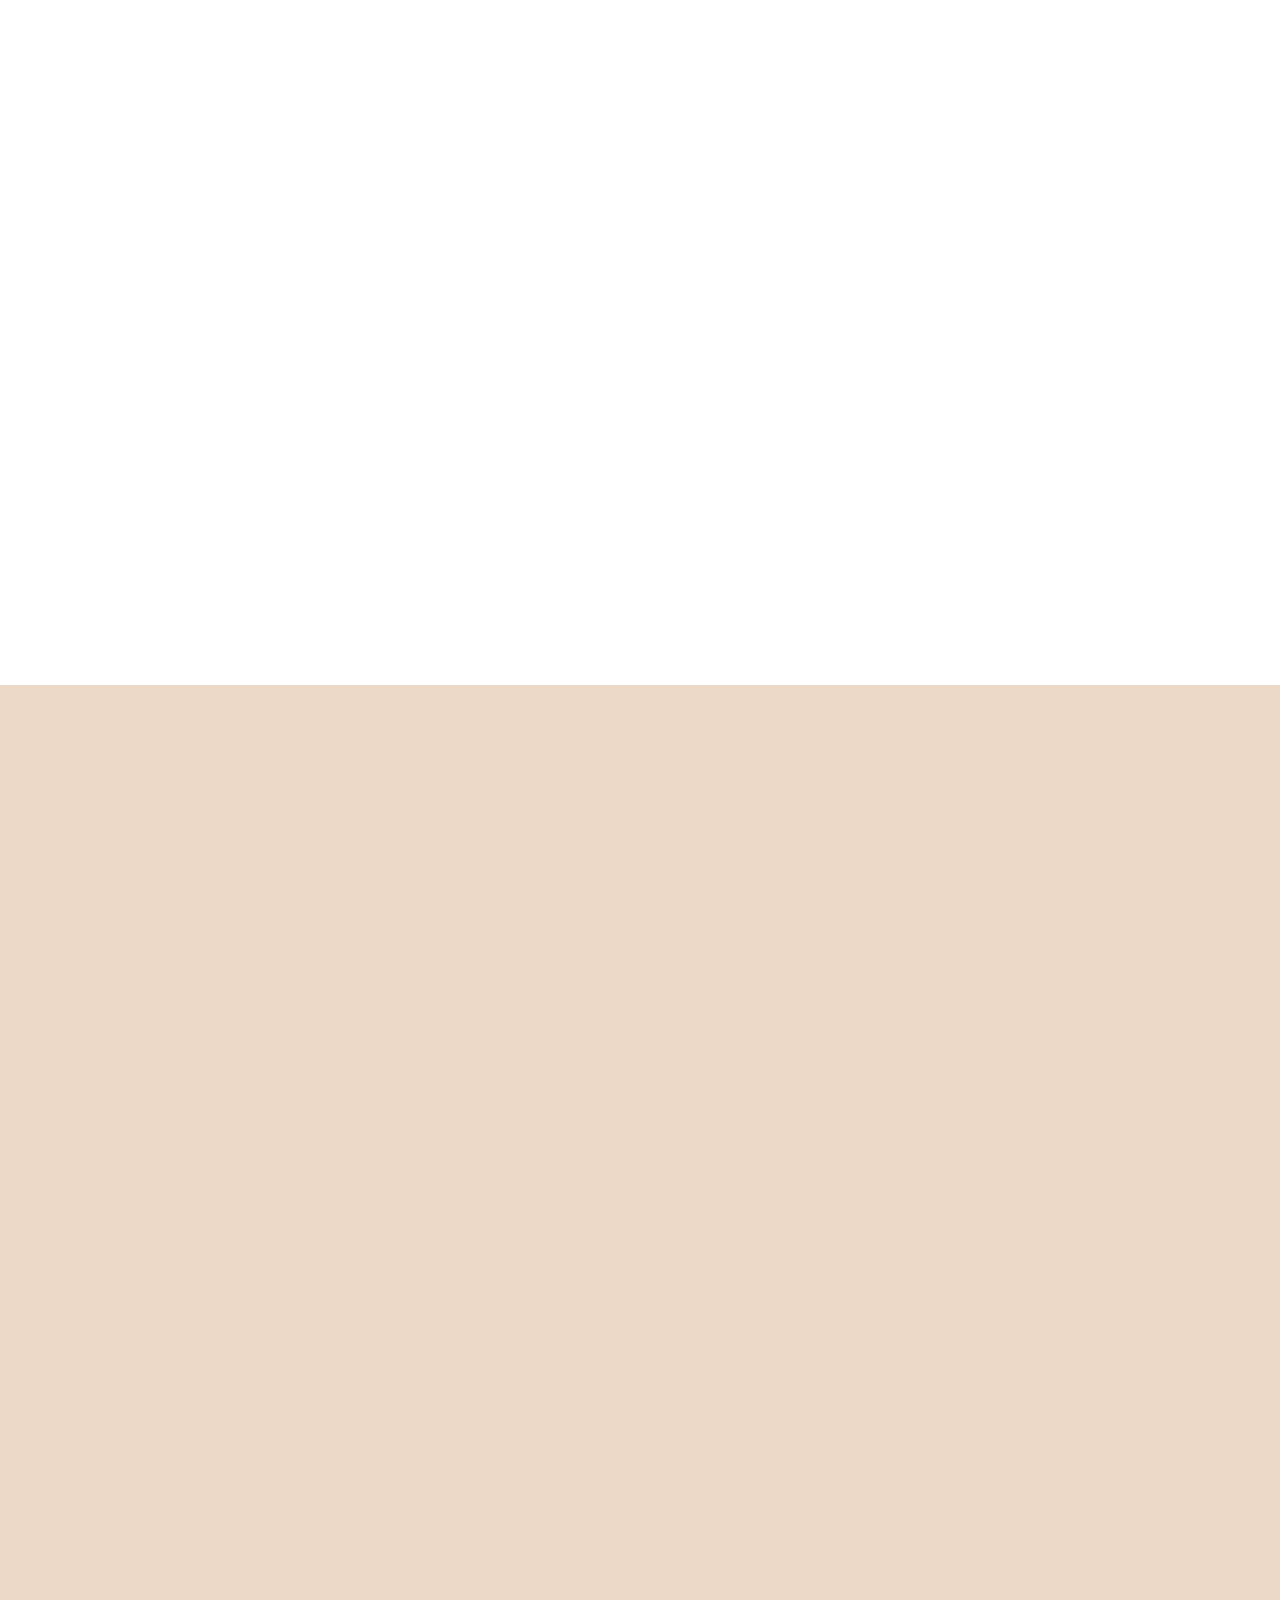
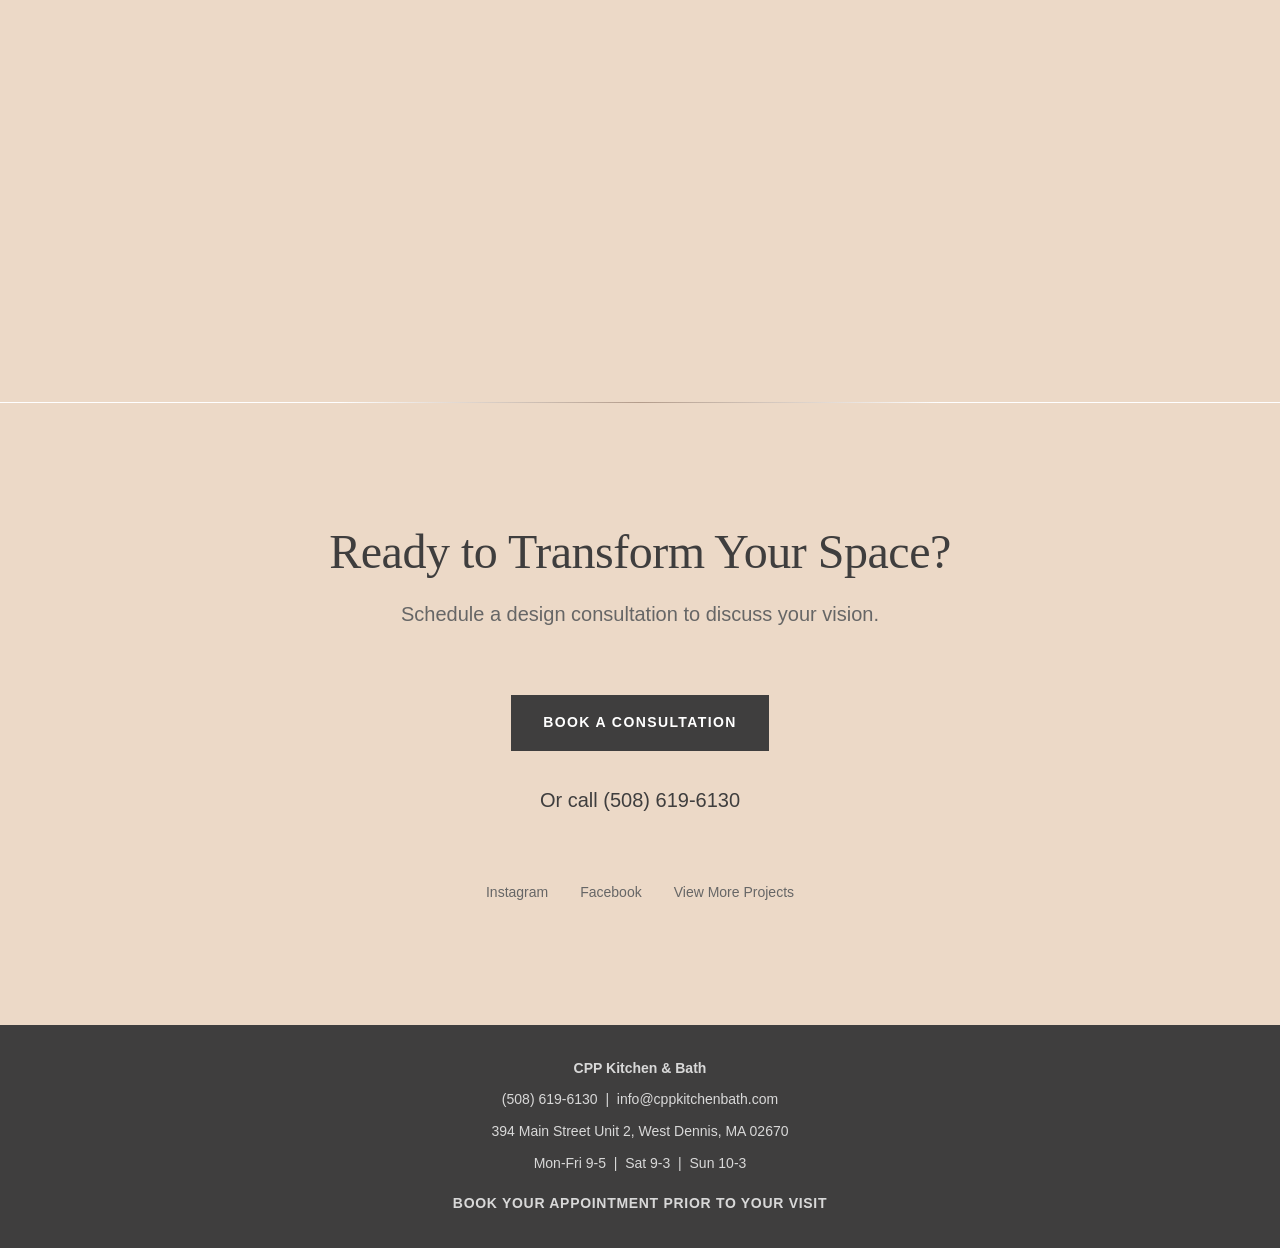
==== commit 2eb62358: "Link badge and Read Story to article, make QR code 2x bigger" ====
--- a/index.html
+++ b/index.html
@@ -77,7 +77,7 @@
     <div class="hero__overlay" aria-hidden="true"></div>
 
     <div class="hero__content">
-      <span class="hero__badge">Featured in Cape Cod HOME</span>
+      <a href="https://capecodlife.com/a-moment-to-shine/" target="_blank" class="hero__badge">Featured in Cape Cod HOME</a>
 
       <h1 class="hero__title">A Moment to Shine</h1>
 
@@ -87,7 +87,7 @@
       </p>
 
       <div class="btn-group" role="group" aria-label="Primary actions">
-        <a href="#story" class="btn btn--primary" data-track="cta_click" data-track-label="Read the Story">
+        <a href="https://capecodlife.com/a-moment-to-shine/" target="_blank" class="btn btn--primary" data-track="cta_click" data-track-label="Read the Story">
           Read the Story
         </a>
         <a href="#gallery" class="btn btn--secondary" data-track="cta_click" data-track-label="View Before & After">
@@ -371,8 +371,8 @@
             Book a Consultation
           </a>
 
-          <a href="tel:+15085551234" class="cta__phone callrail-phone" data-track="click_to_call" data-track-label="(508) 555-1234">
-            Or call <span class="callrail-phone">(508) 555-1234</span>
+          <a href="tel:+15086196130" class="cta__phone" data-track="click_to_call" data-track-label="(508) 619-6130">
+            Or call (508) 619-6130
           </a>
 
           <nav class="cta__links" aria-label="Social and external links">
@@ -397,8 +397,21 @@
        ================================================================ -->
   <footer class="footer">
     <div class="container">
-      <p class="footer__text">
-        CPP Kitchen &amp; Bath &nbsp;|&nbsp; Cape Cod, MA &nbsp;|&nbsp; <span class="callrail-phone">(508) 555-1234</span>
+      <p class="footer__text" style="margin-bottom: 0.5rem;">
+        <strong>CPP Kitchen &amp; Bath</strong>
+      </p>
+      <p class="footer__text" style="margin-bottom: 0.5rem;">
+        <a href="tel:+15086196130" style="color: inherit;">(508) 619-6130</a> &nbsp;|&nbsp;
+        <a href="mailto:info@cppkitchenbath.com" style="color: inherit;">info@cppkitchenbath.com</a>
+      </p>
+      <p class="footer__text" style="margin-bottom: 0.5rem;">
+        394 Main Street Unit 2, West Dennis, MA 02670
+      </p>
+      <p class="footer__text" style="margin-bottom: 0.5rem;">
+        Mon-Fri 9-5 &nbsp;|&nbsp; Sat 9-3 &nbsp;|&nbsp; Sun 10-3
+      </p>
+      <p class="footer__text" style="margin-top: 1rem; font-weight: 600; text-transform: uppercase; letter-spacing: 0.05em;">
+        Book Your Appointment Prior to Your Visit
       </p>
     </div>
   </footer>
--- a/css/style.css
+++ b/css/style.css
@@ -547,7 +547,7 @@
 }
 
 .qr-code-container .qr-code {
-  width: 200px;
+  width: 400px;
   height: auto;
   background-color: #FFFFFF;
   padding: 15px;
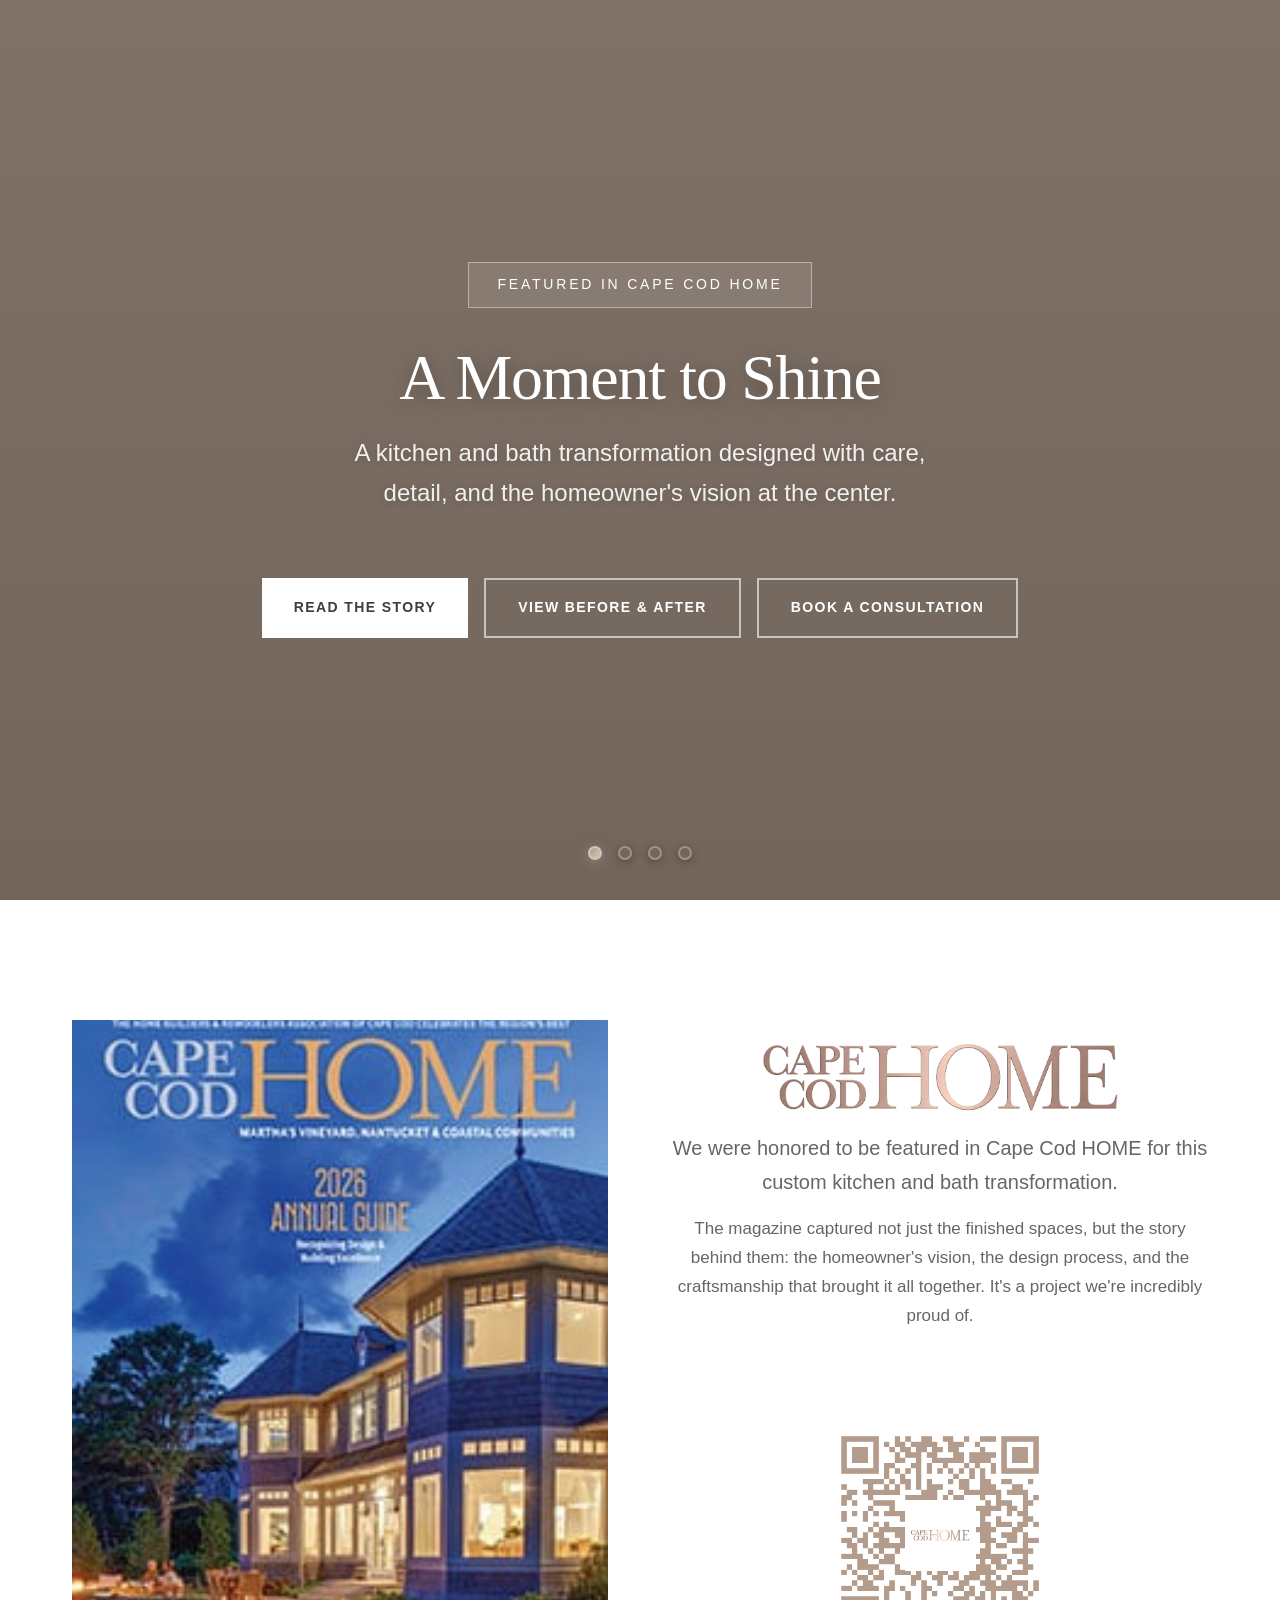
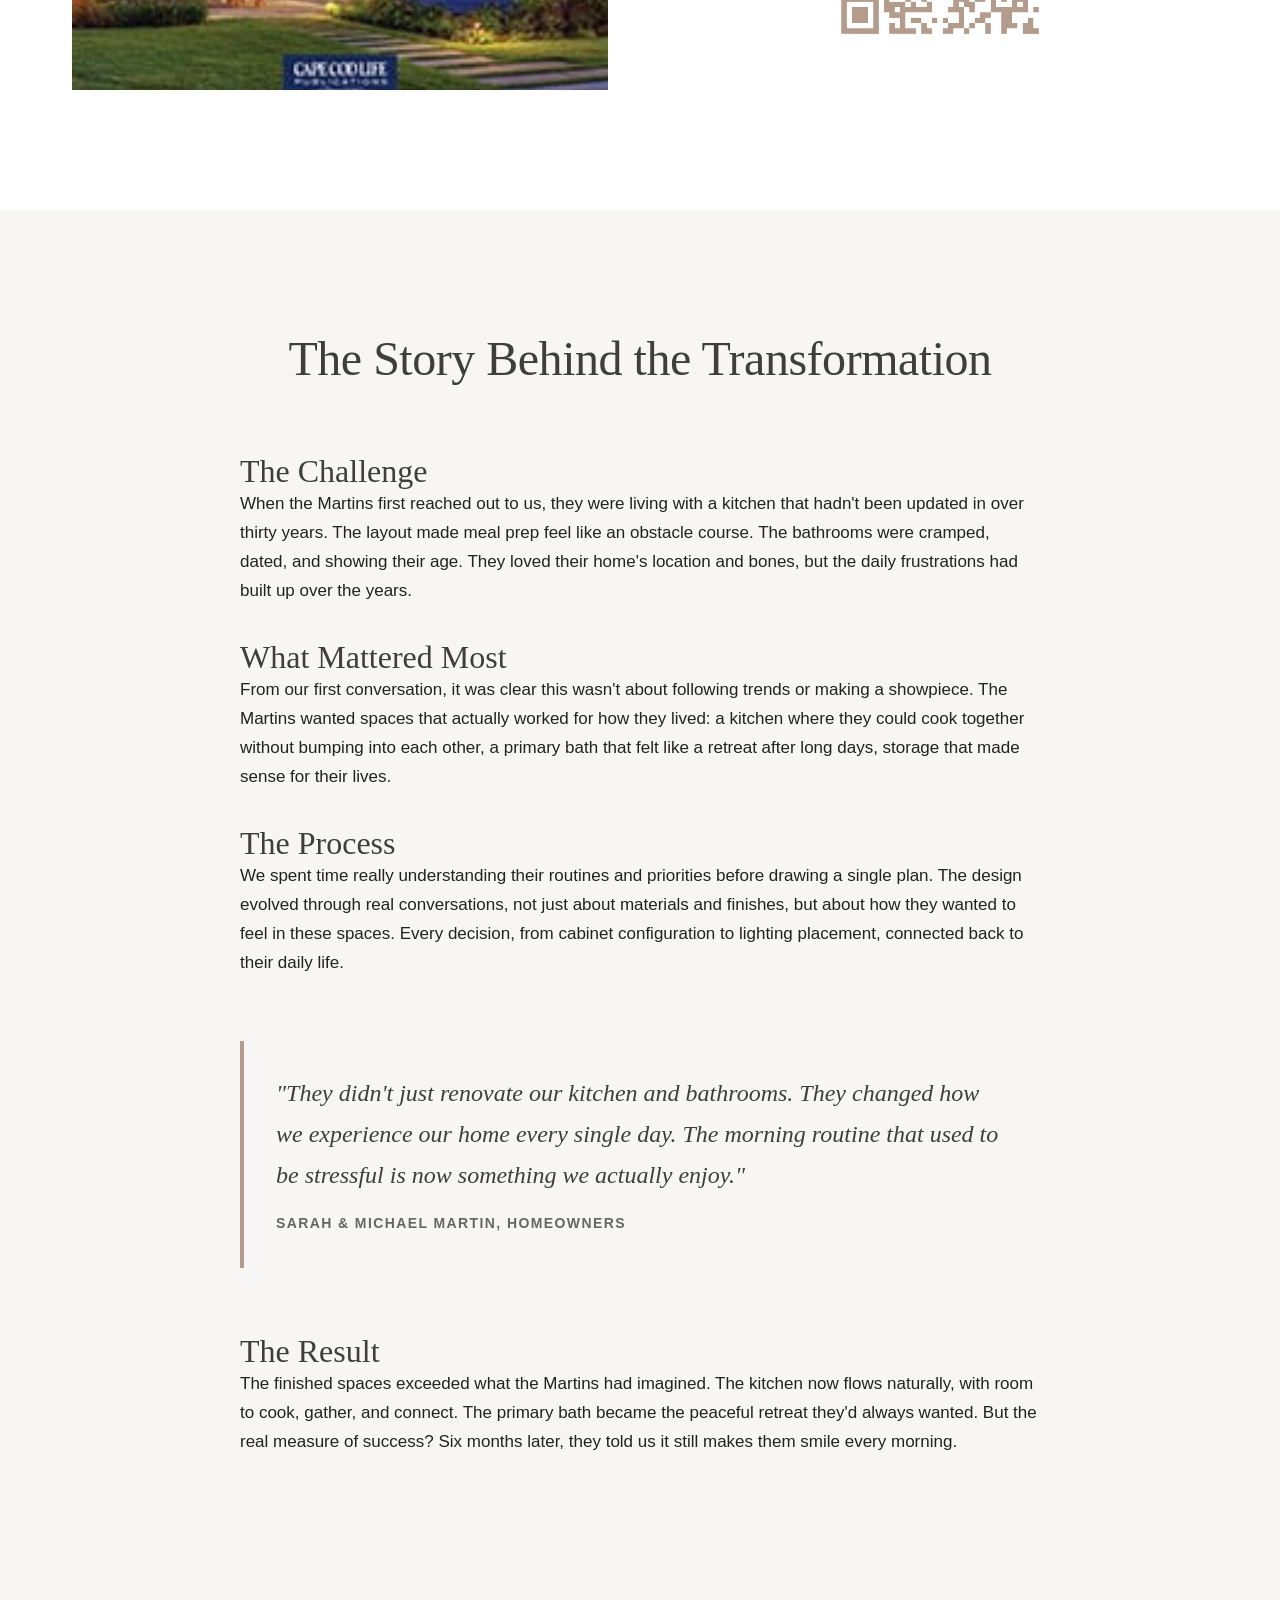
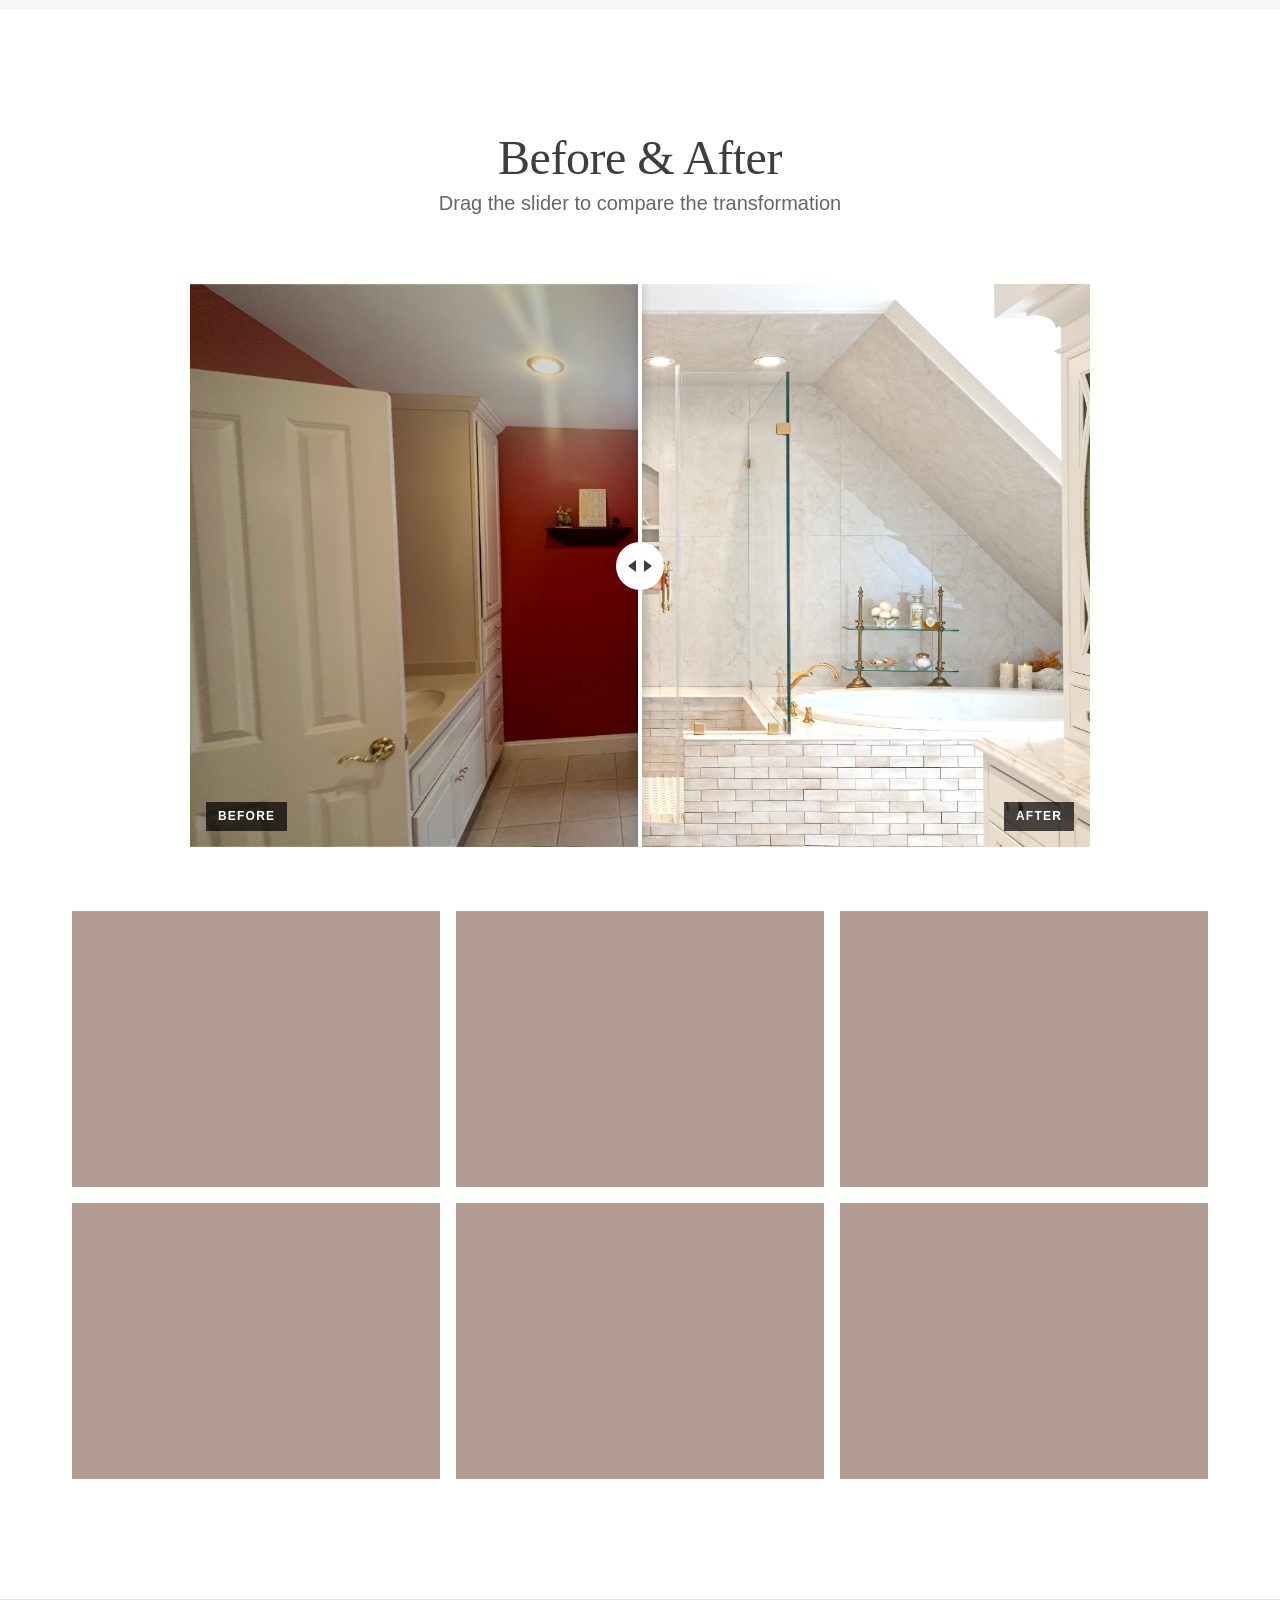
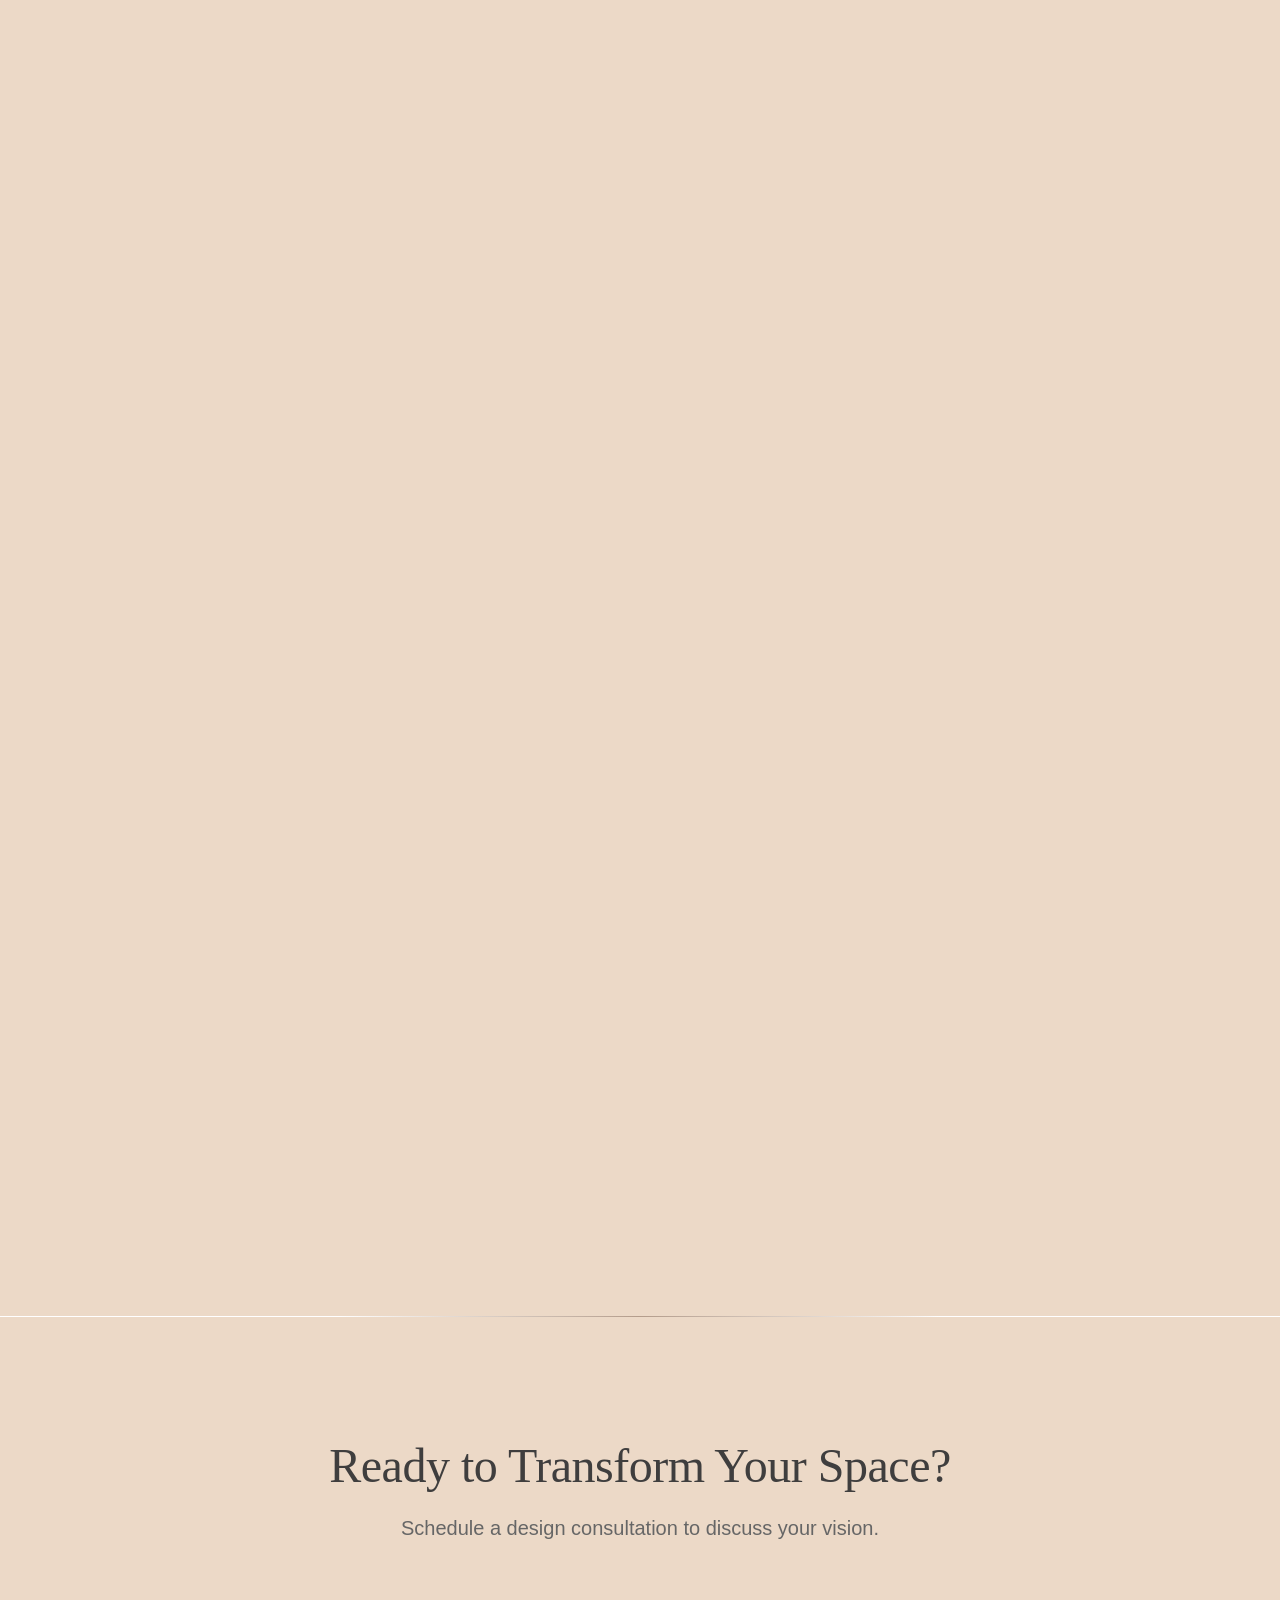
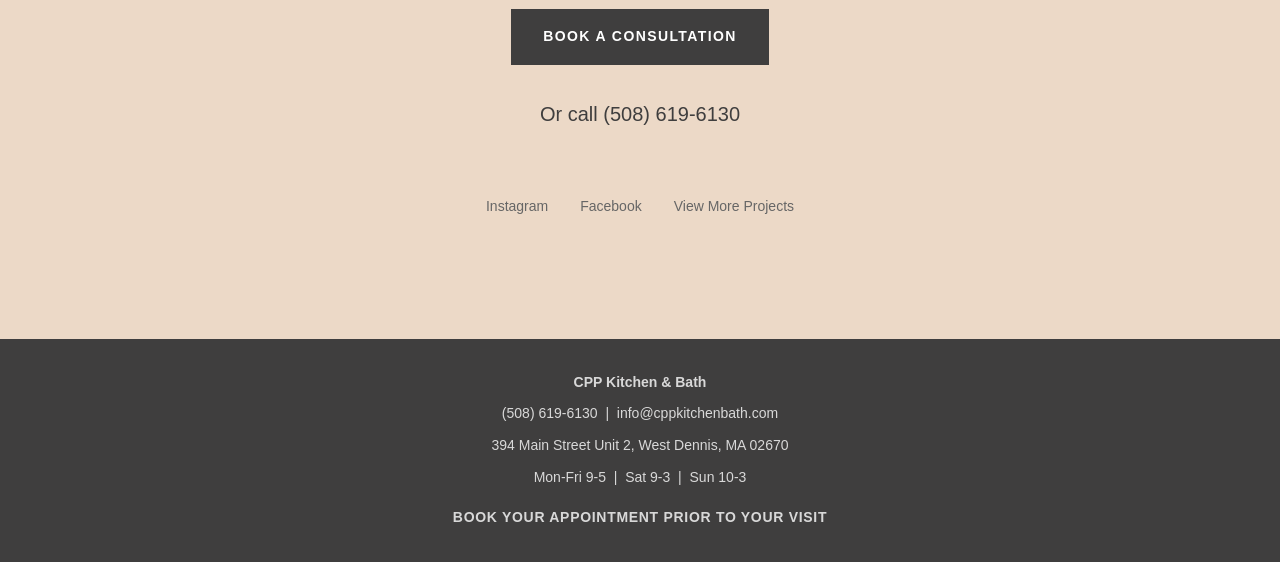
==== commit 6b70e1c6: "Add Cape Cod HOME magazine cover to featured section" ====
--- a/index.html
+++ b/index.html
@@ -127,8 +127,7 @@
       <div class="container">
         <div class="magazine">
           <div class="magazine__images fade-in-left">
-            <img src="images/kitchen-1.jpeg" alt="Kitchen transformation" class="magazine__image">
-            <img src="images/kitchen-2.jpg" alt="Kitchen details" class="magazine__image">
+            <img src="images/cape-cod-home-cover.jpg" alt="Cape Cod HOME Magazine Cover" class="magazine__image">
           </div>
 
           <div class="magazine__content fade-in-right">
--- a/css/style.css
+++ b/css/style.css
@@ -547,11 +547,11 @@
 }
 
 .qr-code-container .qr-code {
-  width: 400px;
+  width: 600px;
   height: auto;
   background-color: #FFFFFF;
-  padding: 15px;
-  border-radius: 8px;
+  padding: 20px;
+  border-radius: 12px;
 }
 
 .magazine__content p {
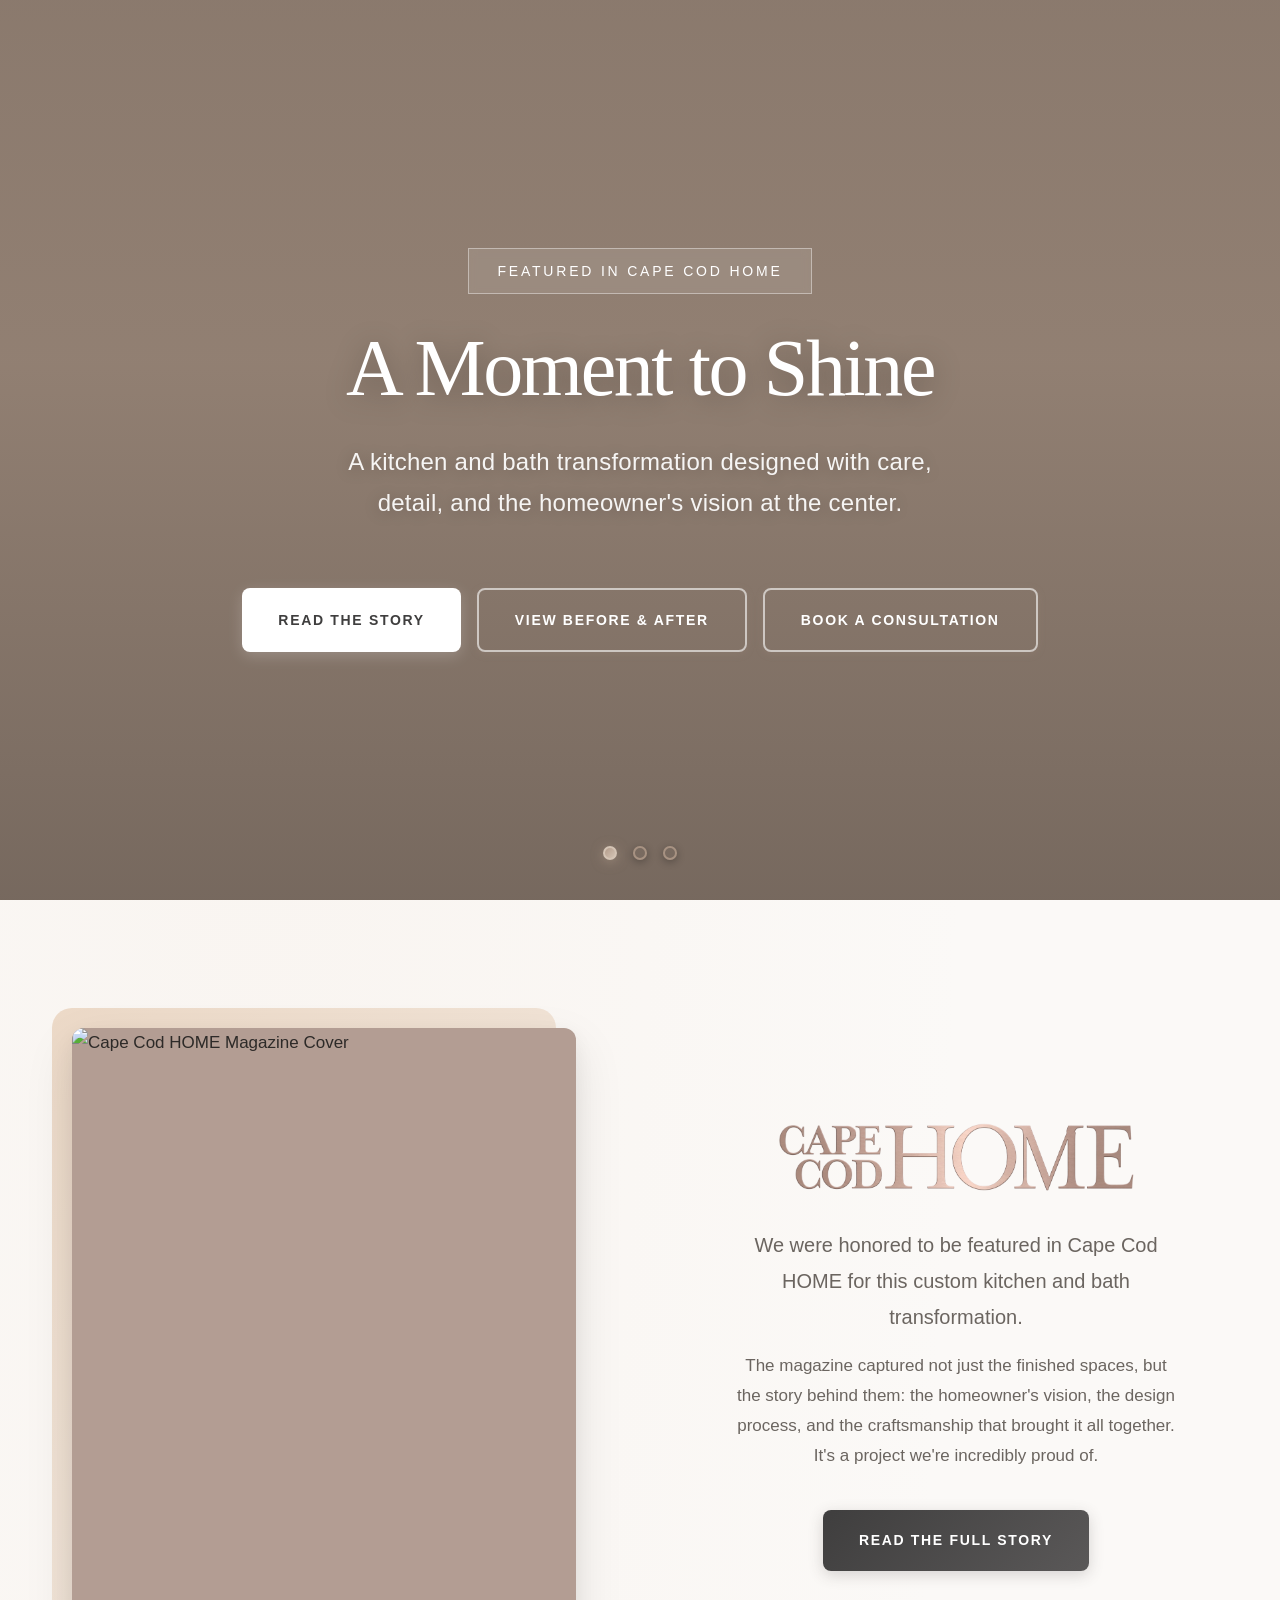
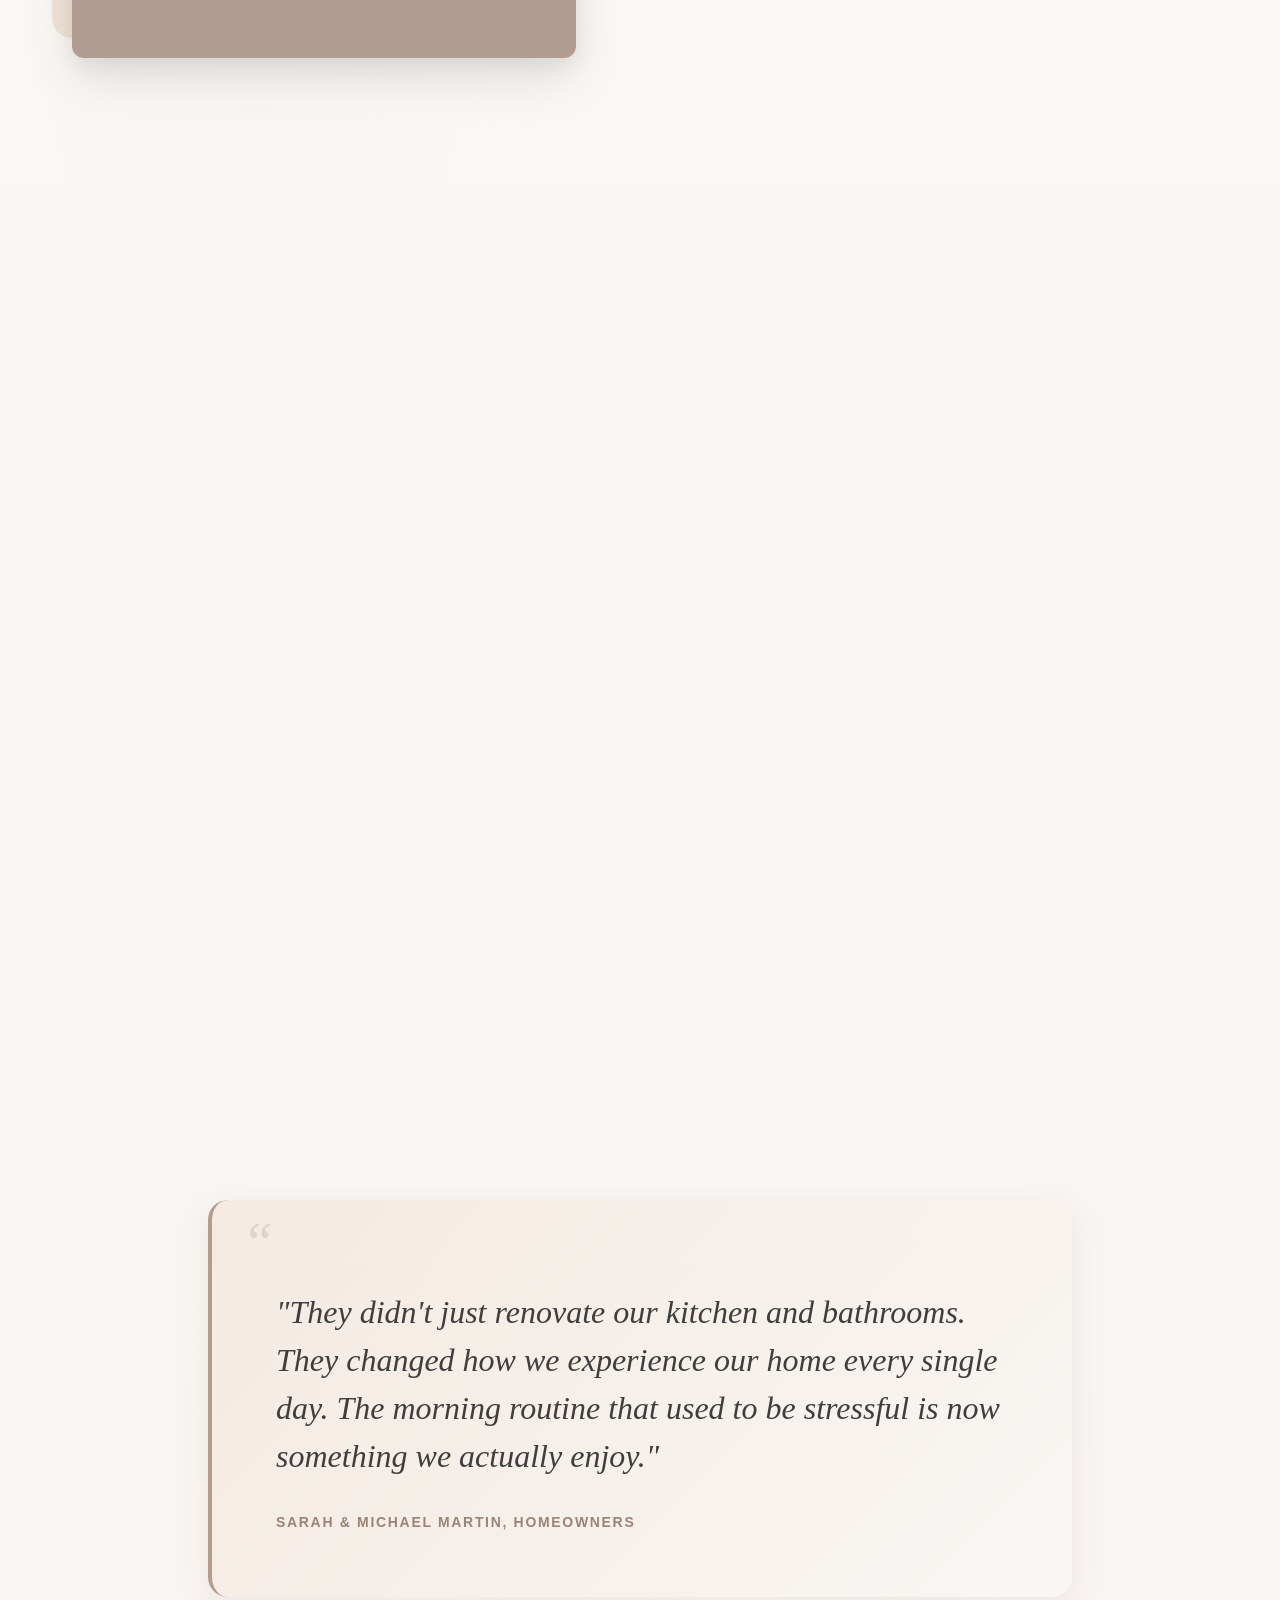
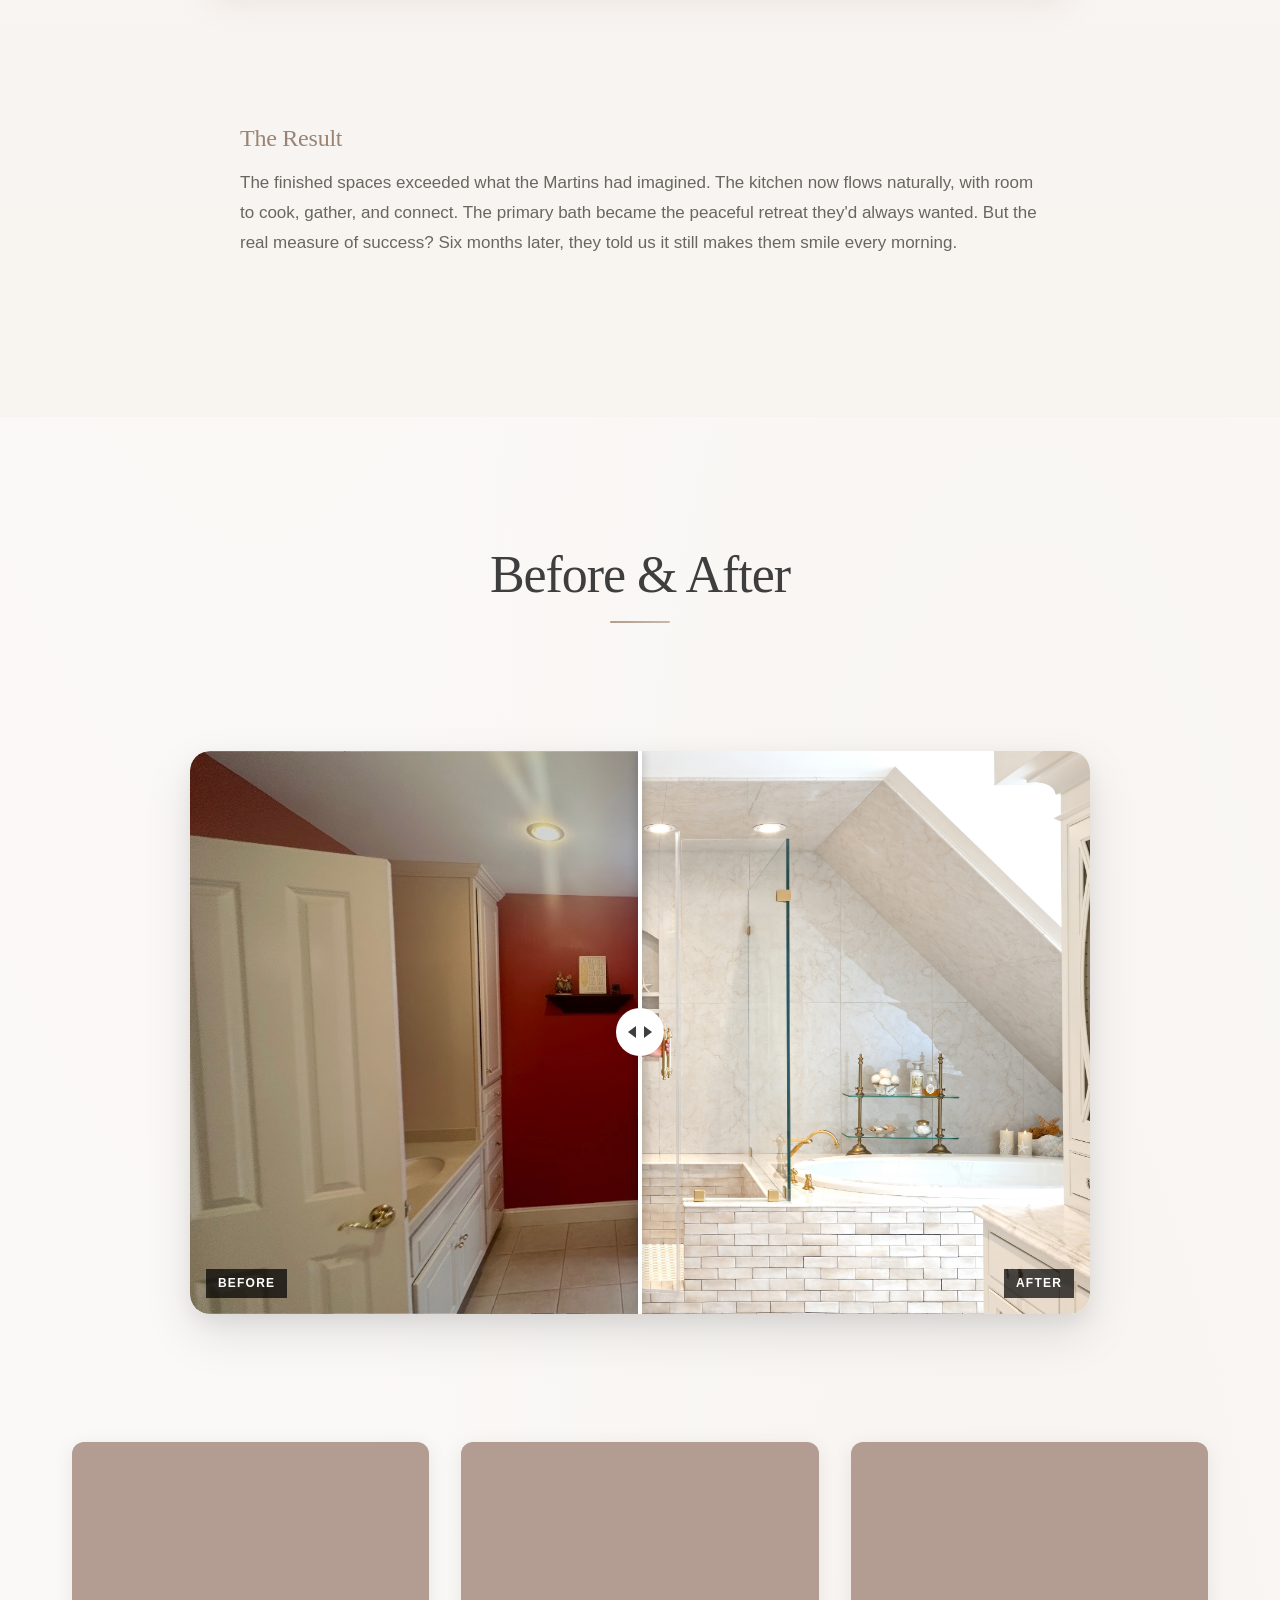
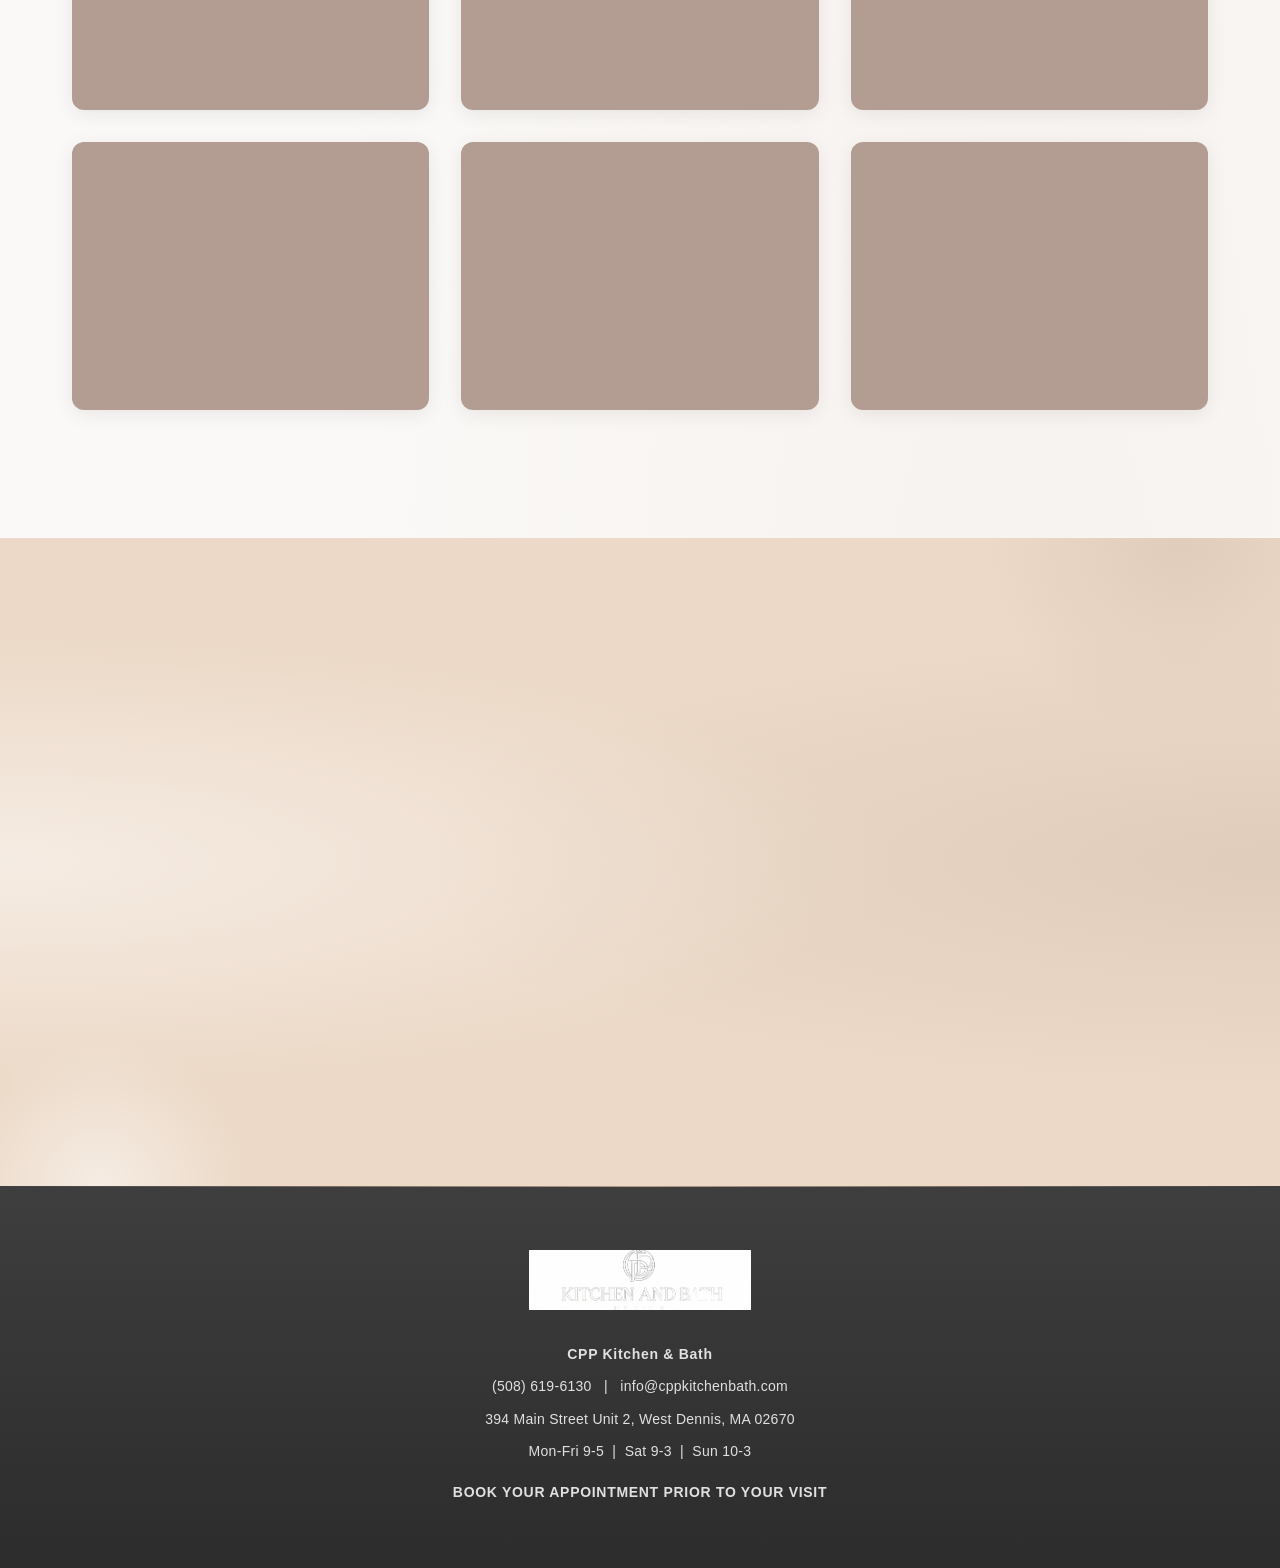
==== commit 1c3d648a: "Update landing page design and add CPP logo - Apply 2026 design trends (warm colors, refined typogra" ====
--- a/index.html
+++ b/index.html
@@ -69,8 +69,7 @@
        ================================================================ -->
   <header class="hero" id="hero">
     <div class="hero__slideshow" aria-hidden="true">
-      <div class="hero__slide active" style="background-image: url('images/hero-2.jpg');"></div>
-      <div class="hero__slide" style="background-image: url('images/hero-3.jpg');"></div>
+      <div class="hero__slide active" style="background-image: url('images/hero-3.jpg');"></div>
       <div class="hero__slide" style="background-image: url('images/hero-4.jpg');"></div>
       <div class="hero__slide" style="background-image: url('images/hero-5.jpg');"></div>
     </div>
@@ -93,7 +92,7 @@
         <a href="#gallery" class="btn btn--secondary" data-track="cta_click" data-track-label="View Before & After">
           View Before &amp; After
         </a>
-        <a href="#contact" class="btn btn--secondary" data-track="cta_click" data-track-label="Book a Consultation">
+        <a href="https://cppkitchenbath.com/contact" class="btn btn--secondary" data-track="cta_click" data-track-label="Book a Consultation">
           Book a Consultation
         </a>
       </div>
@@ -103,7 +102,6 @@
       <button type="button" class="hero__dot active" onclick="window.changeSlide(0)"></button>
       <button type="button" class="hero__dot" onclick="window.changeSlide(1)"></button>
       <button type="button" class="hero__dot" onclick="window.changeSlide(2)"></button>
-      <button type="button" class="hero__dot" onclick="window.changeSlide(3)"></button>
     </div>
 
     <script>
@@ -127,7 +125,7 @@
       <div class="container">
         <div class="magazine">
           <div class="magazine__images fade-in-left">
-            <img src="images/cape-cod-home-cover.jpg" alt="Cape Cod HOME Magazine Cover" class="magazine__image">
+            <img src="images/cape-cod-home-cover.png" alt="Cape Cod HOME Magazine Cover" class="magazine__image">
           </div>
 
           <div class="magazine__content fade-in-right">
@@ -144,9 +142,9 @@
               incredibly proud of.
             </p>
 
-            <div class="qr-code-container">
-              <img src="images/qr-code.png" alt="Scan to view story online" class="qr-code">
-            </div>
+            <a href="https://capecodlife.com/a-moment-to-shine/" target="_blank" class="btn btn--primary" style="margin-top: 1.5rem;">
+              Read the Full Story
+            </a>
 
           </div>
         </div>
@@ -228,7 +226,6 @@
       <div class="container">
         <header class="gallery__header fade-in">
           <h2 id="gallery-title">Before &amp; After</h2>
-          <p class="lead">Drag the slider to compare the transformation</p>
         </header>
 
         <!-- Comparison Slider -->
@@ -257,102 +254,6 @@
         </div>
       </div>
     </section>
-
-    <!-- ================================================================
-         WHY CHOOSE CPP SECTION
-         Reference: plan.md > Page Sections > 5. Why Homeowners Choose CPP
-         ================================================================ -->
-    <section class="section section--warm" id="why" aria-labelledby="why-title">
-      <div class="container">
-        <header class="features__header fade-in">
-          <h2 id="why-title">Why Homeowners Choose CPP</h2>
-        </header>
-
-        <div class="features__grid stagger-children">
-          <article class="feature-card">
-            <div class="feature-card__icon">
-              <svg xmlns="http://www.w3.org/2000/svg" fill="none" viewBox="0 0 24 24" stroke-width="1.5" stroke="currentColor" aria-hidden="true">
-                <path stroke-linecap="round" stroke-linejoin="round" d="M9.53 16.122a3 3 0 0 0-5.78 1.128 2.25 2.25 0 0 1-2.4 2.245 4.5 4.5 0 0 0 8.4-2.245c0-.399-.078-.78-.22-1.128Zm0 0a15.998 15.998 0 0 0 3.388-1.62m-5.043-.025a15.994 15.994 0 0 1 1.622-3.395m3.42 3.42a15.995 15.995 0 0 0 4.764-4.648l3.876-5.814a1.151 1.151 0 0 0-1.597-1.597L14.146 6.32a15.996 15.996 0 0 0-4.649 4.763m3.42 3.42a6.776 6.776 0 0 0-3.42-3.42" />
-              </svg>
-            </div>
-            <h3 class="feature-card__title">Thoughtful Design Process</h3>
-            <p class="feature-card__text">
-              We listen first, design second. Every project starts with understanding
-              how you actually live.
-            </p>
-          </article>
-
-          <article class="feature-card">
-            <div class="feature-card__icon">
-              <svg xmlns="http://www.w3.org/2000/svg" fill="none" viewBox="0 0 24 24" stroke-width="1.5" stroke="currentColor" aria-hidden="true">
-                <path stroke-linecap="round" stroke-linejoin="round" d="M3.75 6A2.25 2.25 0 0 1 6 3.75h2.25A2.25 2.25 0 0 1 10.5 6v2.25a2.25 2.25 0 0 1-2.25 2.25H6a2.25 2.25 0 0 1-2.25-2.25V6ZM3.75 15.75A2.25 2.25 0 0 1 6 13.5h2.25a2.25 2.25 0 0 1 2.25 2.25V18a2.25 2.25 0 0 1-2.25 2.25H6A2.25 2.25 0 0 1 3.75 18v-2.25ZM13.5 6a2.25 2.25 0 0 1 2.25-2.25H18A2.25 2.25 0 0 1 20.25 6v2.25A2.25 2.25 0 0 1 18 10.5h-2.25a2.25 2.25 0 0 1-2.25-2.25V6ZM13.5 15.75a2.25 2.25 0 0 1 2.25-2.25H18a2.25 2.25 0 0 1 2.25 2.25V18A2.25 2.25 0 0 1 18 20.25h-2.25A2.25 2.25 0 0 1 13.5 18v-2.25Z" />
-              </svg>
-            </div>
-            <h3 class="feature-card__title">Detail-Driven Planning</h3>
-            <p class="feature-card__text">
-              From cabinet configuration to outlet placement, nothing is overlooked
-              or left to chance.
-            </p>
-          </article>
-
-          <article class="feature-card">
-            <div class="feature-card__icon">
-              <svg xmlns="http://www.w3.org/2000/svg" fill="none" viewBox="0 0 24 24" stroke-width="1.5" stroke="currentColor" aria-hidden="true">
-                <path stroke-linecap="round" stroke-linejoin="round" d="m21 7.5-9-5.25L3 7.5m18 0-9 5.25m9-5.25v9l-9 5.25M3 7.5l9 5.25M3 7.5v9l9 5.25m0-9v9" />
-              </svg>
-            </div>
-            <h3 class="feature-card__title">Cabinetry &amp; Material Guidance</h3>
-            <p class="feature-card__text">
-              Expert help selecting materials that match your style, budget,
-              and how you use your spaces.
-            </p>
-          </article>
-
-          <article class="feature-card">
-            <div class="feature-card__icon">
-              <svg xmlns="http://www.w3.org/2000/svg" fill="none" viewBox="0 0 24 24" stroke-width="1.5" stroke="currentColor" aria-hidden="true">
-                <path stroke-linecap="round" stroke-linejoin="round" d="M15 10.5a3 3 0 1 1-6 0 3 3 0 0 1 6 0Z" />
-                <path stroke-linecap="round" stroke-linejoin="round" d="M19.5 10.5c0 7.142-7.5 11.25-7.5 11.25S4.5 17.642 4.5 10.5a7.5 7.5 0 1 1 15 0Z" />
-              </svg>
-            </div>
-            <h3 class="feature-card__title">Local Cape Cod Knowledge</h3>
-            <p class="feature-card__text">
-              We understand the unique character of Cape Cod homes and the
-              craftsmanship they deserve.
-            </p>
-          </article>
-
-          <article class="feature-card">
-            <div class="feature-card__icon">
-              <svg xmlns="http://www.w3.org/2000/svg" fill="none" viewBox="0 0 24 24" stroke-width="1.5" stroke="currentColor" aria-hidden="true">
-                <path stroke-linecap="round" stroke-linejoin="round" d="M15.75 6a3.75 3.75 0 1 1-7.5 0 3.75 3.75 0 0 1 7.5 0ZM4.501 20.118a7.5 7.5 0 0 1 14.998 0A17.933 17.933 0 0 1 12 21.75c-2.676 0-5.216-.584-7.499-1.632Z" />
-              </svg>
-            </div>
-            <h3 class="feature-card__title">Personal Service</h3>
-            <p class="feature-card__text">
-              From first conversation to final walkthrough, you work directly
-              with our team, not a sales department.
-            </p>
-          </article>
-
-          <article class="feature-card">
-            <div class="feature-card__icon">
-              <svg xmlns="http://www.w3.org/2000/svg" fill="none" viewBox="0 0 24 24" stroke-width="1.5" stroke="currentColor" aria-hidden="true">
-                <path stroke-linecap="round" stroke-linejoin="round" d="M9 12.75 11.25 15 15 9.75M21 12c0 1.268-.63 2.39-1.593 3.068a3.745 3.745 0 0 1-1.043 3.296 3.745 3.745 0 0 1-3.296 1.043A3.745 3.745 0 0 1 12 21c-1.268 0-2.39-.63-3.068-1.593a3.746 3.746 0 0 1-3.296-1.043 3.745 3.745 0 0 1-1.043-3.296A3.745 3.745 0 0 1 3 12c0-1.268.63-2.39 1.593-3.068a3.745 3.745 0 0 1 1.043-3.296 3.746 3.746 0 0 1 3.296-1.043A3.746 3.746 0 0 1 12 3c1.268 0 2.39.63 3.068 1.593a3.746 3.746 0 0 1 3.296 1.043 3.746 3.746 0 0 1 1.043 3.296A3.745 3.745 0 0 1 21 12Z" />
-              </svg>
-            </div>
-            <h3 class="feature-card__title">Quality Guaranteed</h3>
-            <p class="feature-card__text">
-              We stand behind our work with a commitment to excellence and
-              your complete satisfaction.
-            </p>
-          </article>
-        </div>
-      </div>
-    </section>
-
-    <!-- Visual Divider -->
-    <div class="divider" aria-hidden="true"></div>
 
     <!-- ================================================================
          CALL TO ACTION SECTION
@@ -366,7 +267,7 @@
             Schedule a design consultation to discuss your vision.
           </p>
 
-          <a href="#" class="btn btn--primary" data-track="cta_click" data-track-label="Book a Consultation - Footer">
+          <a href="https://cppkitchenbath.com/contact" class="btn btn--primary" data-track="cta_click" data-track-label="Book a Consultation - Footer">
             Book a Consultation
           </a>
 
@@ -376,18 +277,22 @@
 
           <nav class="cta__links" aria-label="Social and external links">
             <a href="https://instagram.com/cppkitchenbath" class="cta__link" target="_blank" rel="noopener noreferrer" data-track="outbound_link" data-track-label="Instagram">
+              <svg xmlns="http://www.w3.org/2000/svg" width="18" height="18" viewBox="0 0 24 24" fill="none" stroke="currentColor" stroke-width="2" stroke-linecap="round" stroke-linejoin="round" aria-hidden="true"><rect width="20" height="20" x="2" y="2" rx="5" ry="5"/><path d="M16 11.37A4 4 0 1 1 12.63 8 4 4 0 0 1 16 11.37z"/><line x1="17.5" x2="17.51" y1="6.5" y2="6.5"/></svg>
               Instagram
             </a>
             <a href="https://facebook.com/cppkitchenbath" class="cta__link" target="_blank" rel="noopener noreferrer" data-track="outbound_link" data-track-label="Facebook">
+              <svg xmlns="http://www.w3.org/2000/svg" width="18" height="18" viewBox="0 0 24 24" fill="none" stroke="currentColor" stroke-width="2" stroke-linecap="round" stroke-linejoin="round" aria-hidden="true"><path d="M18 2h-3a5 5 0 0 0-5 5v3H7v4h3v8h4v-8h3l1-4h-4V7a1 1 0 0 1 1-1h3z"/></svg>
               Facebook
             </a>
             <a href="https://cppkitchenbath.com" class="cta__link" target="_blank" rel="noopener noreferrer" data-track="outbound_link" data-track-label="View More Projects">
+              <svg xmlns="http://www.w3.org/2000/svg" width="18" height="18" viewBox="0 0 24 24" fill="none" stroke="currentColor" stroke-width="2" stroke-linecap="round" stroke-linejoin="round" aria-hidden="true"><path d="M18 13v6a2 2 0 0 1-2 2H5a2 2 0 0 1-2-2V8a2 2 0 0 1 2-2h6"/><polyline points="15 3 21 3 21 9"/><line x1="10" x2="21" y1="14" y2="3"/></svg>
               View More Projects
             </a>
           </nav>
         </div>
       </div>
     </section>
+
   </main>
 
   <!-- ================================================================
@@ -396,6 +301,7 @@
        ================================================================ -->
   <footer class="footer">
     <div class="container">
+      <img src="images/cpp-logo.png" alt="CPP Kitchen & Bath" class="footer__logo" style="height: 60px; width: auto; margin: 0 auto var(--space-md); display: block;">
       <p class="footer__text" style="margin-bottom: 0.5rem;">
         <strong>CPP Kitchen &amp; Bath</strong>
       </p>
--- a/css/style.css
+++ b/css/style.css
@@ -9,52 +9,71 @@
    -------------------------------------------------------------------------- */
 
 :root {
-  /* Colors - from theartisticelements.com palette */
+  /* Colors - 2026 Warm Neutral Palette for Kitchen/Bath */
   --color-primary: #B39C8B;
+  --color-primary-light: #C9B8AA;
+  --color-primary-dark: #9A8476;
   --color-secondary: #B39D93;
   --color-accent: #3F3E3E;
+  --color-accent-light: #5A5858;
   --color-bg: #FFFFFF;
-  --color-bg-alt: #F8F6F4;
-  --color-text: #222222;
-  --color-text-light: #666666;
+  --color-bg-alt: #F9F7F5;
+  --color-bg-warm: #FBF9F7;
+  --color-text: #2D2A28;
+  --color-text-light: #6B6560;
   --color-cream: #ECD9C7;
+  --color-cream-light: #F5EDE5;
   --color-white: #FFFFFF;
-
-  /* Typography */
+  --color-warm-gray: #E8E4E0;
+
+  /* Typography - 2026: Bolder, more expressive */
   --font-heading: Georgia, "Times New Roman", serif;
   --font-body: "Helvetica Neue", Helvetica, Arial, sans-serif;
 
-  /* Font sizes */
+  /* Font sizes - Larger for bold typography trend */
   --text-xs: 0.75rem;
   --text-sm: 0.875rem;
   --text-base: 1.0625rem;
   --text-lg: 1.25rem;
   --text-xl: 1.5rem;
   --text-2xl: 2rem;
-  --text-3xl: 2.5rem;
-  --text-4xl: 3rem;
-  --text-5xl: 3.75rem;
-
-  /* Spacing */
+  --text-3xl: 2.75rem;
+  --text-4xl: 3.25rem;
+  --text-5xl: 4.25rem;
+  --text-6xl: 5rem;
+
+  /* Spacing - More generous for breathing room */
   --space-xs: 0.5rem;
   --space-sm: 1rem;
   --space-md: 2rem;
   --space-lg: 4rem;
-  --space-xl: 7.5rem;
+  --space-xl: 8rem;
+  --space-2xl: 10rem;
 
   /* Layout */
   --max-width: 1200px;
   --max-width-narrow: 800px;
 
-  /* Shadows */
+  /* Shadows - 2026: Layered, sophisticated */
+  --shadow-xs: 0 1px 3px rgba(0, 0, 0, 0.04);
   --shadow-sm: 0 2px 8px rgba(0, 0, 0, 0.06);
   --shadow-md: 0 4px 20px rgba(0, 0, 0, 0.08);
   --shadow-lg: 0 8px 40px rgba(0, 0, 0, 0.12);
-
-  /* Transitions */
-  --transition-fast: 0.2s ease;
-  --transition-base: 0.3s ease;
-  --transition-slow: 0.6s ease;
+  --shadow-xl: 0 16px 60px rgba(0, 0, 0, 0.16);
+  --shadow-warm: 0 8px 30px rgba(179, 156, 139, 0.15);
+  --shadow-elevated: 0 20px 50px rgba(0, 0, 0, 0.1), 0 8px 20px rgba(0, 0, 0, 0.06);
+
+  /* Border Radius - Softer, organic shapes */
+  --radius-sm: 8px;
+  --radius-md: 12px;
+  --radius-lg: 20px;
+  --radius-xl: 28px;
+
+  /* Transitions - Smooth micro-interactions */
+  --transition-fast: 0.2s cubic-bezier(0.4, 0, 0.2, 1);
+  --transition-base: 0.3s cubic-bezier(0.4, 0, 0.2, 1);
+  --transition-slow: 0.5s cubic-bezier(0.4, 0, 0.2, 1);
+  --transition-bounce: 0.4s cubic-bezier(0.34, 1.56, 0.64, 1);
 }
 
 /* --------------------------------------------------------------------------
@@ -77,11 +96,15 @@
 body {
   font-family: var(--font-body);
   font-size: var(--text-base);
-  line-height: 1.7;
+  line-height: 1.75;
   color: var(--color-text);
-  background-color: var(--color-bg);
+  background-color: var(--color-bg-warm);
   -webkit-font-smoothing: antialiased;
   -moz-osx-font-smoothing: grayscale;
+  /* Subtle warm texture */
+  background-image:
+    radial-gradient(ellipse at 20% 0%, rgba(236, 217, 199, 0.15) 0%, transparent 50%),
+    radial-gradient(ellipse at 80% 100%, rgba(179, 156, 139, 0.08) 0%, transparent 50%);
 }
 
 img {
@@ -108,22 +131,42 @@
 h1, h2, h3, h4, h5, h6 {
   font-family: var(--font-heading);
   font-weight: 400;
-  line-height: 1.2;
+  line-height: 1.15;
   color: var(--color-accent);
+  text-wrap: balance;
 }
 
 h1 {
-  font-size: var(--text-5xl);
-  letter-spacing: -0.02em;
+  font-size: var(--text-6xl);
+  letter-spacing: -0.03em;
+  font-weight: 400;
 }
 
 h2 {
   font-size: var(--text-4xl);
-  letter-spacing: -0.01em;
+  letter-spacing: -0.02em;
+  position: relative;
+}
+
+/* Elegant underline accent for h2 */
+h2::after {
+  content: "";
+  display: block;
+  width: 60px;
+  height: 2px;
+  background: linear-gradient(90deg, var(--color-primary), var(--color-primary-light));
+  margin-top: var(--space-sm);
+  border-radius: 2px;
+}
+
+.text-center h2::after {
+  margin-left: auto;
+  margin-right: auto;
 }
 
 h3 {
   font-size: var(--text-2xl);
+  letter-spacing: -0.01em;
 }
 
 h4 {
@@ -137,6 +180,13 @@
 .lead {
   font-size: var(--text-lg);
   color: var(--color-text-light);
+  line-height: 1.8;
+  max-width: 600px;
+}
+
+.section__header .lead {
+  margin-left: auto;
+  margin-right: auto;
 }
 
 .small {
@@ -160,14 +210,20 @@
 
 .section {
   padding: var(--space-xl) 0;
+  position: relative;
 }
 
 .section--alt {
   background-color: var(--color-bg-alt);
+  /* Subtle warm overlay */
+  background-image: linear-gradient(180deg, rgba(255, 255, 255, 0) 0%, rgba(236, 217, 199, 0.1) 100%);
 }
 
 .section--warm {
   background-color: var(--color-cream);
+  background-image:
+    radial-gradient(ellipse at 0% 50%, rgba(255, 255, 255, 0.5) 0%, transparent 50%),
+    radial-gradient(ellipse at 100% 50%, rgba(179, 156, 139, 0.2) 0%, transparent 50%);
 }
 
 /* --------------------------------------------------------------------------
@@ -179,13 +235,14 @@
   display: inline-flex;
   align-items: center;
   justify-content: center;
-  padding: 1rem 2rem;
+  padding: 1.125rem 2.25rem;
   font-family: var(--font-body);
   font-size: var(--text-sm);
   font-weight: 600;
   text-transform: uppercase;
-  letter-spacing: 0.1em;
+  letter-spacing: 0.12em;
   border: none;
+  border-radius: var(--radius-sm);
   cursor: pointer;
   transition: all var(--transition-base);
   position: relative;
@@ -194,7 +251,12 @@
 
 .btn:focus {
   outline: 2px solid var(--color-primary);
-  outline-offset: 2px;
+  outline-offset: 3px;
+}
+
+.btn:focus-visible {
+  outline: 2px solid var(--color-primary);
+  outline-offset: 3px;
 }
 
 /* Micro-interaction: subtle shine effect on hover */
@@ -208,10 +270,10 @@
   background: linear-gradient(
     90deg,
     transparent,
-    rgba(255, 255, 255, 0.2),
+    rgba(255, 255, 255, 0.25),
     transparent
   );
-  transition: left 0.5s ease;
+  transition: left 0.6s cubic-bezier(0.4, 0, 0.2, 1);
 }
 
 .btn:hover::before {
@@ -219,47 +281,54 @@
 }
 
 .btn--primary {
-  background-color: var(--color-accent);
+  background: linear-gradient(135deg, var(--color-accent) 0%, var(--color-accent-light) 100%);
   color: var(--color-white);
+  box-shadow: 0 4px 15px rgba(63, 62, 62, 0.2);
 }
 
 .btn--primary:hover {
-  background-color: #2a2a2a;
+  background: linear-gradient(135deg, #2d2c2c 0%, var(--color-accent) 100%);
   color: var(--color-white);
-  transform: translateY(-3px);
-  box-shadow: 0 6px 20px rgba(0, 0, 0, 0.25);
+  transform: translateY(-4px);
+  box-shadow: 0 12px 30px rgba(63, 62, 62, 0.3);
 }
 
 .btn--primary:active {
-  transform: translateY(-1px);
-  box-shadow: 0 3px 10px rgba(0, 0, 0, 0.2);
+  transform: translateY(-2px);
+  box-shadow: 0 6px 15px rgba(63, 62, 62, 0.25);
 }
 
 .btn--secondary {
-  background-color: var(--color-white);
+  background-color: transparent;
   color: var(--color-accent);
   border: 2px solid var(--color-primary);
+  box-shadow: 0 2px 8px rgba(179, 156, 139, 0.15);
 }
 
 .btn--secondary:hover {
-  background-color: var(--color-bg-alt);
-  transform: translateY(-3px);
-  box-shadow: 0 6px 20px rgba(0, 0, 0, 0.1);
+  background-color: var(--color-cream-light);
+  border-color: var(--color-primary-dark);
+  transform: translateY(-4px);
+  box-shadow: 0 12px 25px rgba(179, 156, 139, 0.25);
 }
 
 .btn--secondary:active {
-  transform: translateY(-1px);
+  transform: translateY(-2px);
+  box-shadow: 0 6px 12px rgba(179, 156, 139, 0.2);
 }
 
 /* Hero button variants - work on dark background */
 .hero .btn--primary {
-  background-color: var(--color-white);
+  background: var(--color-white);
   color: var(--color-accent);
+  box-shadow: 0 4px 15px rgba(255, 255, 255, 0.2);
 }
 
 .hero .btn--primary:hover {
-  background-color: var(--color-cream);
+  background: var(--color-cream);
   color: var(--color-accent);
+  transform: translateY(-4px);
+  box-shadow: 0 12px 30px rgba(255, 255, 255, 0.25);
 }
 
 .hero .btn--secondary {
@@ -361,7 +430,7 @@
   box-shadow: 0 2px 12px rgba(179, 156, 139, 0.6);
 }
 
-/* Dark overlay for text readability */
+/* Dark overlay for text readability - 2026: More sophisticated gradient */
 .hero__overlay {
   position: absolute;
   top: 0;
@@ -369,11 +438,18 @@
   width: 100%;
   height: 100%;
   pointer-events: none;
-  background: linear-gradient(
-    to bottom,
-    rgba(34, 34, 34, 0.35) 0%,
-    rgba(34, 34, 34, 0.45) 100%
-  );
+  background:
+    linear-gradient(
+      180deg,
+      rgba(45, 42, 40, 0.3) 0%,
+      rgba(45, 42, 40, 0.25) 40%,
+      rgba(45, 42, 40, 0.45) 100%
+    ),
+    radial-gradient(
+      ellipse at 50% 0%,
+      rgba(179, 156, 139, 0.15) 0%,
+      transparent 60%
+    );
   z-index: 1;
 }
 
@@ -399,21 +475,29 @@
   -webkit-backdrop-filter: blur(4px);
 }
 
-/* Larger headline - 64px on desktop */
+/* 2026: Bold, oversized typography as visual anchor */
 .hero__title {
-  font-size: 4rem;
+  font-size: clamp(2.5rem, 8vw, 5rem);
   color: var(--color-white);
-  margin-bottom: var(--space-sm);
-  text-shadow: 0 2px 20px rgba(0, 0, 0, 0.3);
+  margin-bottom: var(--space-md);
+  text-shadow: 0 4px 30px rgba(0, 0, 0, 0.3);
+  letter-spacing: -0.03em;
+  line-height: 1.05;
+}
+
+.hero__title::after {
+  display: none; /* Remove underline in hero */
 }
 
 .hero__subtitle {
   font-size: var(--text-xl);
-  color: rgba(255, 255, 255, 0.9);
-  max-width: 600px;
+  color: rgba(255, 255, 255, 0.92);
+  max-width: 620px;
   margin: 0 auto var(--space-lg);
   font-weight: 300;
-  text-shadow: 0 1px 10px rgba(0, 0, 0, 0.2);
+  text-shadow: 0 2px 15px rgba(0, 0, 0, 0.25);
+  line-height: 1.7;
+  letter-spacing: 0.01em;
 }
 
 /* Staggered hero animations */
@@ -507,13 +591,27 @@
 .magazine {
   display: grid;
   grid-template-columns: 1fr 1fr;
-  gap: var(--space-lg);
+  gap: var(--space-xl);
   align-items: center;
 }
 
 .magazine__images {
   display: grid;
   gap: var(--space-sm);
+  position: relative;
+}
+
+/* Decorative accent behind magazine image */
+.magazine__images::before {
+  content: "";
+  position: absolute;
+  top: -20px;
+  left: -20px;
+  right: 20px;
+  bottom: 20px;
+  background: linear-gradient(135deg, var(--color-cream) 0%, var(--color-cream-light) 100%);
+  border-radius: var(--radius-lg);
+  z-index: -1;
 }
 
 .magazine__image {
@@ -521,21 +619,41 @@
   aspect-ratio: 4/5;
   width: 100%;
   object-fit: cover;
+  border-radius: var(--radius-md);
+  box-shadow: var(--shadow-elevated);
+  transition: all var(--transition-base);
+}
+
+.magazine__image:hover {
+  transform: translateY(-8px) rotate(-1deg);
+  box-shadow: var(--shadow-xl);
 }
 
 .magazine__logo {
   height: 80px;
   width: auto;
-  margin: 0 auto var(--space-sm);
+  margin: 0 auto var(--space-md);
   display: block;
+  opacity: 0.9;
+  transition: opacity var(--transition-base);
+}
+
+.magazine__logo:hover {
+  opacity: 1;
 }
 
 .magazine__content {
   text-align: center;
+  padding: var(--space-md);
 }
 
 .magazine__content h2 {
   margin-bottom: var(--space-sm);
+}
+
+.magazine__content h2::after {
+  margin-left: auto;
+  margin-right: auto;
 }
 
 /* QR Code Container */
@@ -613,33 +731,68 @@
 
 .story__header {
   text-align: center;
-  margin-bottom: var(--space-lg);
+  margin-bottom: var(--space-xl);
+}
+
+.story__header h2::after {
+  margin-left: auto;
+  margin-right: auto;
+}
+
+.story__content h3 {
+  color: var(--color-primary-dark);
+  margin-bottom: var(--space-sm);
+  font-size: var(--text-xl);
 }
 
 .story__content p {
   margin-bottom: var(--space-md);
-}
-
+  color: var(--color-text-light);
+}
+
+/* 2026: Elevated quote styling with glassmorphism touch */
 .story__quote {
-  padding: var(--space-md);
-  border-left: 4px solid var(--color-primary);
-  margin: var(--space-lg) 0;
+  padding: var(--space-lg);
+  padding-top: calc(var(--space-lg) + 1.5rem);
+  margin: var(--space-xl) calc(var(--space-md) * -1);
   font-family: var(--font-heading);
-  font-size: var(--text-xl);
+  font-size: var(--text-2xl);
   font-style: italic;
   color: var(--color-accent);
+  line-height: 1.5;
+  position: relative;
+  background: linear-gradient(135deg, rgba(236, 217, 199, 0.4) 0%, rgba(249, 247, 245, 0.6) 100%);
+  border-radius: var(--radius-lg);
+  border-left: 4px solid var(--color-primary);
+  box-shadow: var(--shadow-warm);
+  overflow: visible;
+}
+
+/* Decorative quote mark */
+.story__quote::before {
+  content: "\201C";
+  position: absolute;
+  top: 0.5em;
+  left: 30px;
+  font-size: 3.5rem;
+  font-family: Georgia, serif;
+  color: var(--color-primary);
+  opacity: 0.3;
+  line-height: 0.5;
+  display: block;
+  height: 1em;
 }
 
 .story__quote-author {
   display: block;
-  margin-top: var(--space-sm);
+  margin-top: var(--space-md);
   font-family: var(--font-body);
   font-size: var(--text-sm);
   font-style: normal;
   font-weight: 600;
   text-transform: uppercase;
-  letter-spacing: 0.1em;
-  color: var(--color-text-light);
+  letter-spacing: 0.12em;
+  color: var(--color-primary-dark);
 }
 
 /* --------------------------------------------------------------------------
@@ -649,23 +802,32 @@
 
 .gallery__header {
   text-align: center;
-  margin-bottom: var(--space-lg);
-}
-
-/* Comparison Slider */
+  margin-bottom: var(--space-xl);
+}
+
+.gallery__header h2::after {
+  margin-left: auto;
+  margin-right: auto;
+}
+
+/* Comparison Slider - 2026: More polished */
 .comparison {
   position: relative;
   width: 100%;
   max-width: 900px;
-  margin: 0 auto var(--space-lg);
+  margin: 0 auto var(--space-xl);
   overflow: hidden;
   cursor: ew-resize;
+  border-radius: var(--radius-lg);
+  box-shadow: var(--shadow-elevated);
 }
 
 .comparison__wrapper {
   position: relative;
   width: 100%;
   aspect-ratio: 16/10;
+  border-radius: var(--radius-lg);
+  overflow: hidden;
 }
 
 .comparison__image {
@@ -756,11 +918,11 @@
   right: var(--space-sm);
 }
 
-/* Image Grid */
+/* Image Grid - 2026: Elegant hover effects */
 .gallery__grid {
   display: grid;
   grid-template-columns: repeat(3, 1fr);
-  gap: var(--space-sm);
+  gap: var(--space-md);
 }
 
 .gallery__item {
@@ -770,17 +932,45 @@
   background-position: center;
   overflow: hidden;
   cursor: pointer;
-  transition: transform var(--transition-base);
+  transition: all var(--transition-base);
+  border-radius: var(--radius-md);
+  box-shadow: var(--shadow-md);
+  position: relative;
+}
+
+/* Warm overlay on hover */
+.gallery__item::after {
+  content: "";
+  position: absolute;
+  inset: 0;
+  background: linear-gradient(
+    180deg,
+    transparent 50%,
+    rgba(179, 156, 139, 0.3) 100%
+  );
+  opacity: 0;
+  transition: opacity var(--transition-base);
+  border-radius: var(--radius-md);
 }
 
 .gallery__item:hover {
-  transform: scale(1.02);
+  transform: translateY(-8px) scale(1.02);
+  box-shadow: var(--shadow-xl);
+}
+
+.gallery__item:hover::after {
+  opacity: 1;
 }
 
 .gallery__item img {
   width: 100%;
   height: 100%;
   object-fit: cover;
+  transition: transform var(--transition-slow);
+}
+
+.gallery__item:hover img {
+  transform: scale(1.08);
 }
 
 /* Placeholder for images */
@@ -809,45 +999,91 @@
   margin-bottom: var(--space-sm);
 }
 
+.features__header h2::after {
+  margin-left: auto;
+  margin-right: auto;
+}
+
 .features__grid {
   display: grid;
   grid-template-columns: repeat(3, 1fr);
-  gap: var(--space-lg);
-}
-
+  gap: var(--space-md);
+}
+
+/* 2026: Feature cards with subtle glassmorphism */
 .feature-card {
   padding: var(--space-lg);
-  background-color: var(--color-white);
+  background: linear-gradient(
+    135deg,
+    rgba(255, 255, 255, 0.95) 0%,
+    rgba(255, 255, 255, 0.85) 100%
+  );
+  backdrop-filter: blur(10px);
+  -webkit-backdrop-filter: blur(10px);
+  border: 1px solid rgba(179, 156, 139, 0.1);
+  border-radius: var(--radius-lg);
   box-shadow: var(--shadow-md);
   text-align: left;
   transition: all var(--transition-base);
+  position: relative;
+  overflow: hidden;
+}
+
+/* Subtle accent line at top */
+.feature-card::before {
+  content: "";
+  position: absolute;
+  top: 0;
+  left: 0;
+  right: 0;
+  height: 3px;
+  background: linear-gradient(90deg, var(--color-primary), var(--color-cream));
+  opacity: 0;
+  transition: opacity var(--transition-base);
 }
 
 .feature-card:hover {
-  box-shadow: var(--shadow-lg);
-  transform: translateY(-6px);
+  box-shadow: var(--shadow-elevated);
+  transform: translateY(-8px);
+  border-color: rgba(179, 156, 139, 0.2);
+}
+
+.feature-card:hover::before {
+  opacity: 1;
 }
 
 .feature-card__icon {
-  width: 64px;
-  height: 64px;
+  width: 72px;
+  height: 72px;
   margin-bottom: var(--space-md);
-  background-color: var(--color-cream);
-  border-radius: 50%;
+  background: linear-gradient(135deg, var(--color-cream) 0%, var(--color-cream-light) 100%);
+  border-radius: var(--radius-md);
   display: flex;
   align-items: center;
   justify-content: center;
+  box-shadow: var(--shadow-sm);
+  transition: all var(--transition-base);
+}
+
+.feature-card:hover .feature-card__icon {
+  transform: scale(1.1) rotate(3deg);
+  box-shadow: var(--shadow-warm);
 }
 
 .feature-card__icon svg {
-  width: 32px;
-  height: 32px;
+  width: 36px;
+  height: 36px;
   stroke: var(--color-accent);
+  transition: stroke var(--transition-base);
+}
+
+.feature-card:hover .feature-card__icon svg {
+  stroke: var(--color-primary-dark);
 }
 
 .feature-card__title {
   font-family: var(--font-heading);
-  font-size: var(--text-lg);
+  font-size: var(--text-xl);
   font-weight: 400;
   margin-bottom: var(--space-sm);
   color: var(--color-accent);
@@ -857,21 +1093,24 @@
   font-size: var(--text-base);
   color: var(--color-text-light);
   margin-bottom: 0;
-  line-height: 1.7;
-}
-
-/* Visual Divider */
+  line-height: 1.75;
+}
+
+/* Visual Divider - 2026: More elegant */
 .divider {
   width: 100%;
-  height: 1px;
+  height: 2px;
   background: linear-gradient(
-    to right,
-    transparent,
-    var(--color-primary),
-    transparent
+    90deg,
+    transparent 0%,
+    var(--color-cream) 20%,
+    var(--color-primary) 50%,
+    var(--color-cream) 80%,
+    transparent 100%
   );
-  max-width: 600px;
+  max-width: 400px;
   margin: 0 auto;
+  border-radius: 2px;
 }
 
 /* --------------------------------------------------------------------------
@@ -879,48 +1118,106 @@
    Reference: plan.md > Page Sections > 6. Call to Action
    -------------------------------------------------------------------------- */
 
+/* 2026: Elevated CTA section */
 .cta {
   text-align: center;
   background-color: var(--color-cream);
+  position: relative;
+  overflow: hidden;
+}
+
+/* Decorative gradient orbs */
+.cta::before,
+.cta::after {
+  content: "";
+  position: absolute;
+  border-radius: 50%;
+  pointer-events: none;
+}
+
+.cta::before {
+  width: 400px;
+  height: 400px;
+  top: -200px;
+  right: -100px;
+  background: radial-gradient(circle, rgba(179, 156, 139, 0.2) 0%, transparent 70%);
+}
+
+.cta::after {
+  width: 300px;
+  height: 300px;
+  bottom: -150px;
+  left: -50px;
+  background: radial-gradient(circle, rgba(255, 255, 255, 0.5) 0%, transparent 70%);
 }
 
 .cta__title {
   margin-bottom: var(--space-sm);
+  position: relative;
+  z-index: 1;
+}
+
+.cta__title::after {
+  margin-left: auto;
+  margin-right: auto;
 }
 
 .cta__subtitle {
   font-size: var(--text-lg);
   color: var(--color-text-light);
   margin-bottom: var(--space-lg);
+  position: relative;
+  z-index: 1;
+  max-width: 500px;
+  margin-left: auto;
+  margin-right: auto;
 }
 
 .cta__phone {
-  display: block;
+  display: inline-block;
   margin-top: var(--space-md);
-  font-size: var(--text-lg);
+  font-size: var(--text-xl);
+  font-family: var(--font-heading);
   color: var(--color-accent);
+  position: relative;
+  z-index: 1;
+  padding: var(--space-xs) var(--space-sm);
+  border-radius: var(--radius-sm);
+  transition: all var(--transition-base);
 }
 
 .cta__phone:hover {
-  color: var(--color-primary);
+  color: var(--color-primary-dark);
+  background-color: rgba(255, 255, 255, 0.5);
 }
 
 .cta__links {
   margin-top: var(--space-lg);
   display: flex;
   justify-content: center;
-  gap: var(--space-md);
+  gap: var(--space-lg);
   flex-wrap: wrap;
+  position: relative;
+  z-index: 1;
 }
 
 .cta__link {
+  display: inline-flex;
+  align-items: center;
+  gap: 0.5rem;
   font-size: var(--text-sm);
   color: var(--color-text-light);
-  transition: color var(--transition-fast);
+  transition: all var(--transition-base);
+  padding: var(--space-xs) var(--space-sm);
+  border-radius: var(--radius-sm);
+  text-transform: uppercase;
+  letter-spacing: 0.08em;
+  font-weight: 500;
 }
 
 .cta__link:hover {
   color: var(--color-accent);
+  background-color: rgba(255, 255, 255, 0.5);
 }
 
 /* --------------------------------------------------------------------------
@@ -928,17 +1225,48 @@
    Reference: plan.md > Page Sections > 7. Footer
    -------------------------------------------------------------------------- */
 
+/* 2026: Refined footer */
 .footer {
-  padding: var(--space-md) 0;
+  padding: var(--space-lg) 0;
   text-align: center;
-  background-color: var(--color-accent);
+  background: linear-gradient(180deg, var(--color-accent) 0%, #2d2c2c 100%);
   color: var(--color-white);
+  position: relative;
+}
+
+/* Subtle top border */
+.footer::before {
+  content: "";
+  position: absolute;
+  top: 0;
+  left: 0;
+  right: 0;
+  height: 1px;
+  background: linear-gradient(90deg, transparent, var(--color-primary), transparent);
 }
 
 .footer__text {
   font-size: var(--text-sm);
-  opacity: 0.8;
+  opacity: 0.85;
   margin-bottom: 0;
+  letter-spacing: 0.02em;
+}
+
+.footer__text a {
+  color: inherit;
+  transition: all var(--transition-fast);
+  padding: 2px 4px;
+  border-radius: 4px;
+}
+
+.footer__text a:hover {
+  color: var(--color-primary-light);
+  background-color: rgba(255, 255, 255, 0.1);
+}
+
+.footer__text strong {
+  font-weight: 600;
+  letter-spacing: 0.05em;
 }
 
 /* --------------------------------------------------------------------------
@@ -1038,9 +1366,11 @@
 
 @media (max-width: 768px) {
   :root {
+    --text-6xl: 3rem;
     --text-5xl: 2.5rem;
     --text-4xl: 2rem;
     --text-3xl: 1.75rem;
+    --text-2xl: 1.5rem;
     --space-xl: 4rem;
     --space-lg: 3rem;
   }
@@ -1048,7 +1378,7 @@
   .hero {
     min-height: 100vh;
     padding: var(--space-lg) var(--space-sm);
-    padding-bottom: calc(var(--space-lg) + 60px);
+    padding-bottom: calc(var(--space-lg) + 80px);
   }
 
   .hero__title {
@@ -1074,11 +1404,19 @@
 
   .magazine {
     grid-template-columns: 1fr;
-    gap: var(--space-md);
+    gap: var(--space-lg);
+  }
+
+  .magazine__images::before {
+    top: -10px;
+    left: -10px;
+    right: 10px;
+    bottom: 10px;
   }
 
   .gallery__grid {
     grid-template-columns: repeat(2, 1fr);
+    gap: var(--space-sm);
   }
 
   .features__grid {
@@ -1089,11 +1427,51 @@
   .feature-card {
     padding: var(--space-md);
   }
+
+  .story__quote {
+    padding: var(--space-md);
+    padding-top: calc(var(--space-md) + 1rem);
+    margin: var(--space-lg) 0;
+    font-size: var(--text-lg);
+  }
+
+  .story__quote::before {
+    font-size: 3.5rem;
+    top: 10px;
+    left: 10px;
+  }
+
+  /* Hide h2 underlines on mobile for cleaner look */
+  h2::after {
+    width: 40px;
+  }
+
+  .cta::before,
+  .cta::after {
+    display: none;
+  }
 }
 
 @media (max-width: 480px) {
   .gallery__grid {
     grid-template-columns: 1fr;
+  }
+
+  .stats-row {
+    grid-template-columns: 1fr 1fr;
+  }
+
+  .stat-number {
+    font-size: var(--text-4xl);
+  }
+
+  .trust-badges {
+    gap: var(--space-sm);
+  }
+
+  .trust-badge {
+    min-width: 140px;
+    padding: var(--space-md) var(--space-sm);
   }
 }
 
@@ -1124,3 +1502,244 @@
   white-space: nowrap;
   border: 0;
 }
+
+/* --------------------------------------------------------------------------
+   Trust & Credentials Section
+   2026 Design: Subtle gradients, glassmorphism, micro-interactions
+   -------------------------------------------------------------------------- */
+
+.section--dark {
+  background: linear-gradient(
+    165deg,
+    #2d2c2c 0%,
+    var(--color-accent) 50%,
+    #4a4848 100%
+  );
+  color: var(--color-white);
+  padding: var(--space-xl) 0;
+  position: relative;
+  overflow: hidden;
+}
+
+/* Subtle decorative gradient orb */
+.section--dark::before {
+  content: "";
+  position: absolute;
+  top: -20%;
+  right: -10%;
+  width: 400px;
+  height: 400px;
+  background: radial-gradient(
+    circle,
+    rgba(179, 156, 139, 0.15) 0%,
+    transparent 70%
+  );
+  border-radius: 50%;
+  pointer-events: none;
+}
+
+/* Stats Row */
+.stats-row {
+  display: grid;
+  grid-template-columns: repeat(4, 1fr);
+  gap: var(--space-lg);
+  text-align: center;
+  margin-bottom: var(--space-xl);
+  position: relative;
+  z-index: 1;
+}
+
+@media (max-width: 768px) {
+  .stats-row {
+    grid-template-columns: repeat(2, 1fr);
+    gap: var(--space-md);
+  }
+}
+
+.stat-item {
+  display: flex;
+  flex-direction: column;
+  align-items: center;
+  padding: var(--space-md);
+  border-radius: 16px;
+  background: rgba(255, 255, 255, 0.03);
+  backdrop-filter: blur(10px);
+  -webkit-backdrop-filter: blur(10px);
+  border: 1px solid rgba(255, 255, 255, 0.05);
+  transition: all var(--transition-base);
+}
+
+.stat-item:hover {
+  background: rgba(255, 255, 255, 0.06);
+  transform: translateY(-4px);
+  box-shadow: 0 20px 40px rgba(0, 0, 0, 0.2);
+}
+
+.stat-number {
+  font-family: var(--font-heading);
+  font-size: var(--text-5xl);
+  font-weight: 700;
+  background: linear-gradient(135deg, var(--color-primary) 0%, var(--color-cream) 100%);
+  -webkit-background-clip: text;
+  -webkit-text-fill-color: transparent;
+  background-clip: text;
+  line-height: 1;
+  margin-bottom: var(--space-xs);
+  text-shadow: 0 2px 20px rgba(179, 156, 139, 0.3);
+}
+
+.stat-label {
+  font-size: var(--text-sm);
+  text-transform: uppercase;
+  letter-spacing: 0.12em;
+  opacity: 0.85;
+  font-weight: 500;
+}
+
+/* Trust Badges - Glassmorphism Style */
+.trust-badges {
+  display: flex;
+  justify-content: center;
+  gap: var(--space-md);
+  flex-wrap: wrap;
+  margin-bottom: var(--space-xl);
+  position: relative;
+  z-index: 1;
+}
+
+.trust-badge {
+  display: flex;
+  flex-direction: column;
+  align-items: center;
+  text-align: center;
+  padding: var(--space-lg) var(--space-md);
+  background: linear-gradient(
+    135deg,
+    rgba(255, 255, 255, 0.08) 0%,
+    rgba(255, 255, 255, 0.02) 100%
+  );
+  backdrop-filter: blur(12px);
+  -webkit-backdrop-filter: blur(12px);
+  border-radius: 20px;
+  border: 1px solid rgba(255, 255, 255, 0.1);
+  min-width: 180px;
+  transition: all var(--transition-base);
+  position: relative;
+  overflow: hidden;
+}
+
+/* Subtle shine effect on badges */
+.trust-badge::before {
+  content: "";
+  position: absolute;
+  top: 0;
+  left: -100%;
+  width: 100%;
+  height: 100%;
+  background: linear-gradient(
+    90deg,
+    transparent,
+    rgba(255, 255, 255, 0.05),
+    transparent
+  );
+  transition: left 0.6s ease;
+}
+
+.trust-badge:hover::before {
+  left: 100%;
+}
+
+.trust-badge:hover {
+  transform: translateY(-6px) scale(1.02);
+  box-shadow:
+    0 20px 40px rgba(0, 0, 0, 0.3),
+    0 0 0 1px rgba(255, 255, 255, 0.15);
+  background: linear-gradient(
+    135deg,
+    rgba(255, 255, 255, 0.12) 0%,
+    rgba(255, 255, 255, 0.04) 100%
+  );
+}
+
+.trust-badge__icon {
+  width: 56px;
+  height: 56px;
+  margin-bottom: var(--space-sm);
+  padding: 12px;
+  background: linear-gradient(135deg, var(--color-primary) 0%, var(--color-secondary) 100%);
+  border-radius: 14px;
+  color: var(--color-white);
+  box-shadow: 0 8px 20px rgba(179, 156, 139, 0.25);
+  transition: all var(--transition-base);
+}
+
+.trust-badge:hover .trust-badge__icon {
+  transform: scale(1.1) rotate(3deg);
+  box-shadow: 0 12px 30px rgba(179, 156, 139, 0.35);
+}
+
+.trust-badge__icon svg {
+  width: 100%;
+  height: 100%;
+}
+
+.trust-badge__title {
+  font-family: var(--font-heading);
+  font-size: var(--text-lg);
+  font-weight: 600;
+  margin-bottom: 6px;
+  letter-spacing: 0.01em;
+}
+
+.trust-badge__subtitle {
+  font-size: var(--text-sm);
+  opacity: 0.75;
+  font-weight: 400;
+}
+
+/* As Seen In - Refined */
+.as-seen-in {
+  text-align: center;
+  padding-top: var(--space-lg);
+  border-top: 1px solid rgba(255, 255, 255, 0.08);
+  position: relative;
+  z-index: 1;
+}
+
+.as-seen-in__label {
+  font-size: var(--text-xs);
+  text-transform: uppercase;
+  letter-spacing: 0.2em;
+  opacity: 0.6;
+  margin-bottom: var(--space-md);
+  font-weight: 500;
+}
+
+.as-seen-in__logos {
+  display: flex;
+  justify-content: center;
+  align-items: center;
+  gap: var(--space-lg);
+}
+
+.as-seen-in__logo {
+  opacity: 0.85;
+  transition: all var(--transition-base);
+  padding: var(--space-sm) var(--space-md);
+  border-radius: 12px;
+  background: rgba(255, 255, 255, 0.03);
+  border: 1px solid transparent;
+}
+
+.as-seen-in__logo:hover {
+  opacity: 1;
+  background: rgba(255, 255, 255, 0.08);
+  border-color: rgba(255, 255, 255, 0.1);
+  transform: translateY(-2px);
+}
+
+.as-seen-in__logo img {
+  max-height: 50px;
+  width: auto;
+  filter: brightness(0) invert(1);
+}
